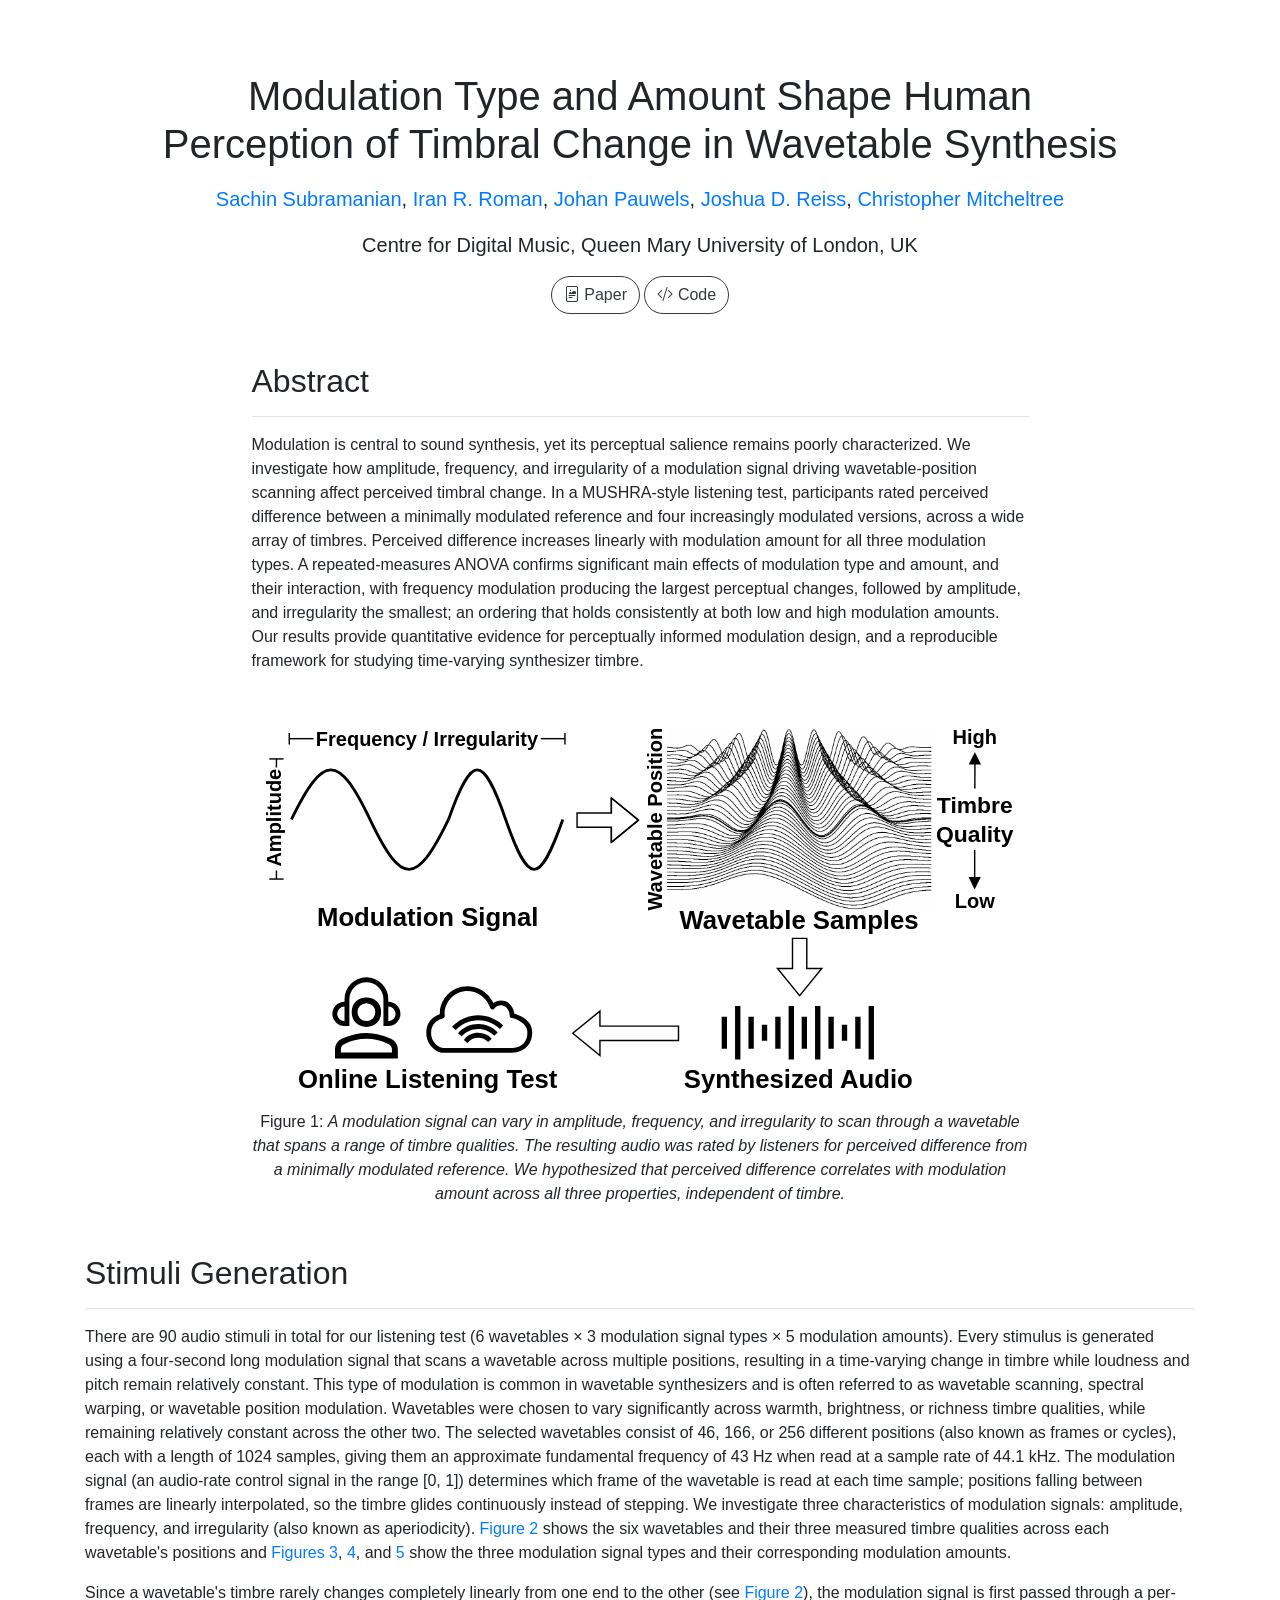
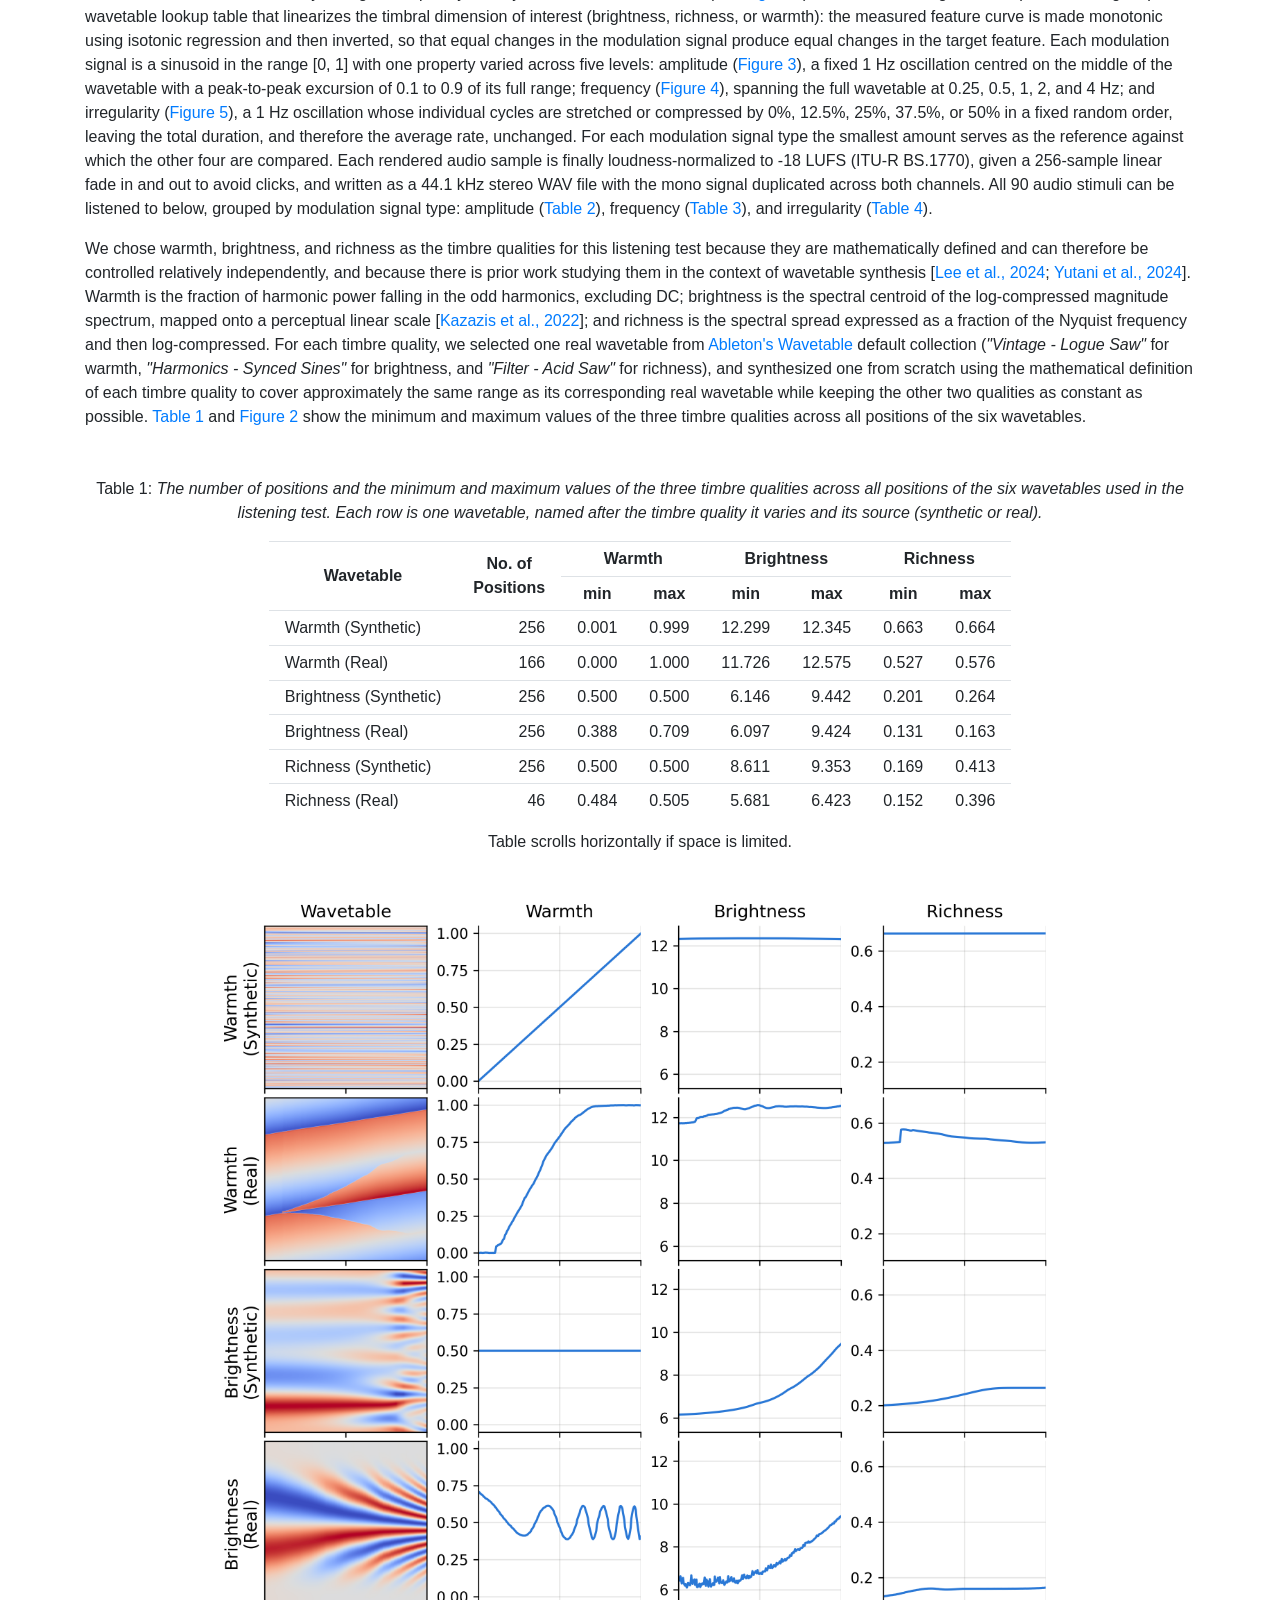
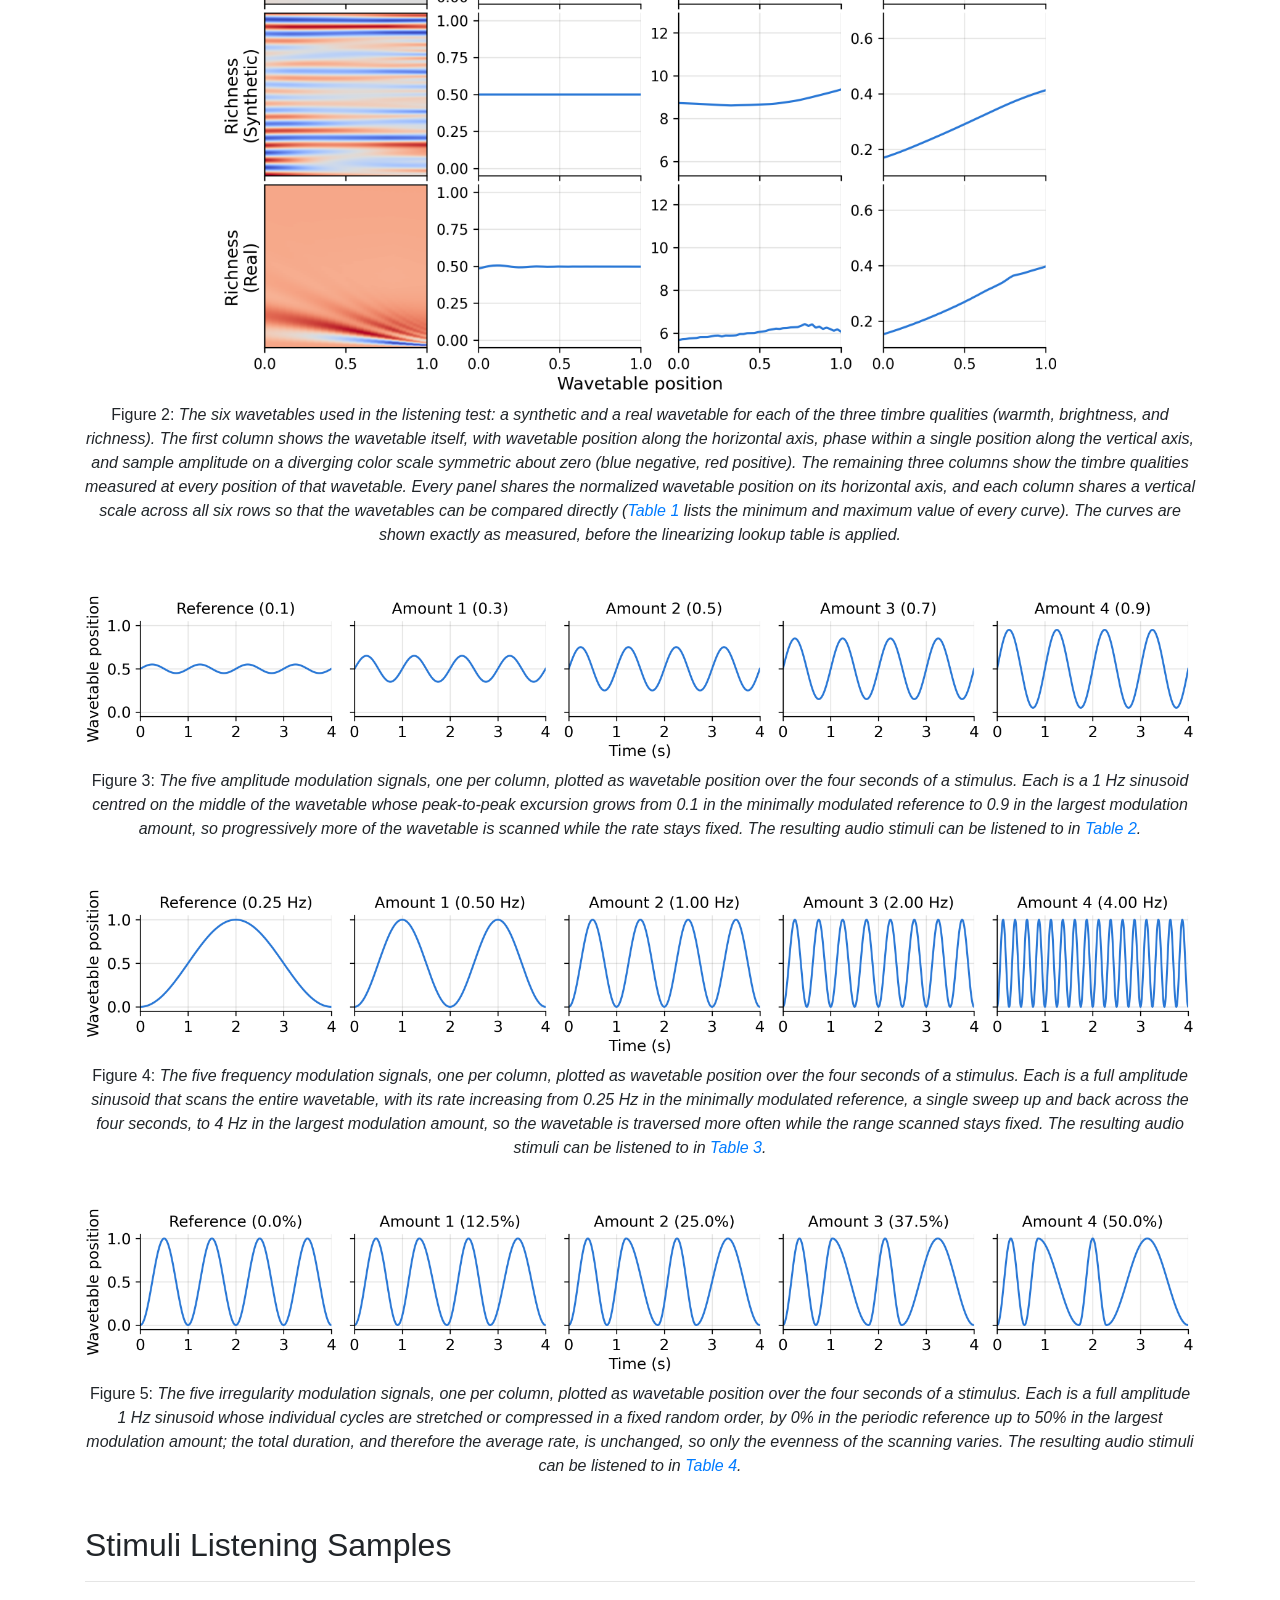
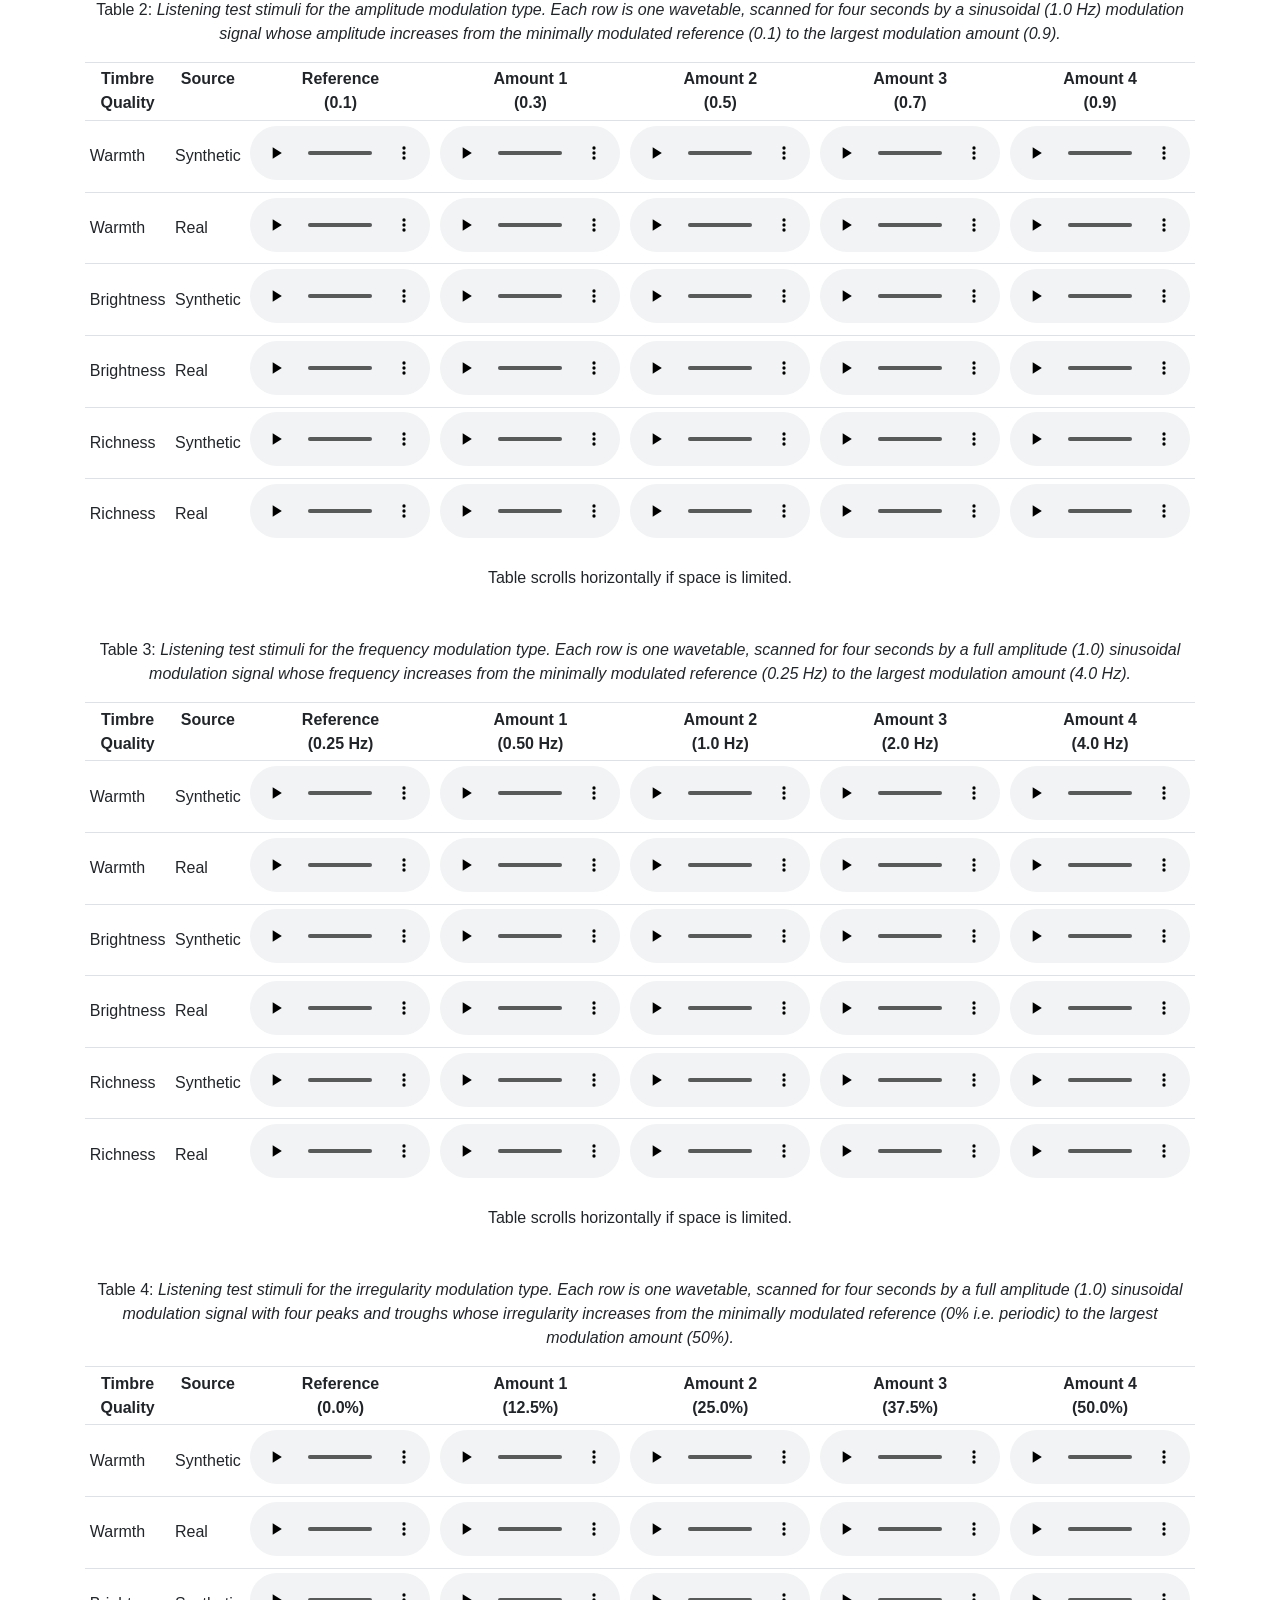
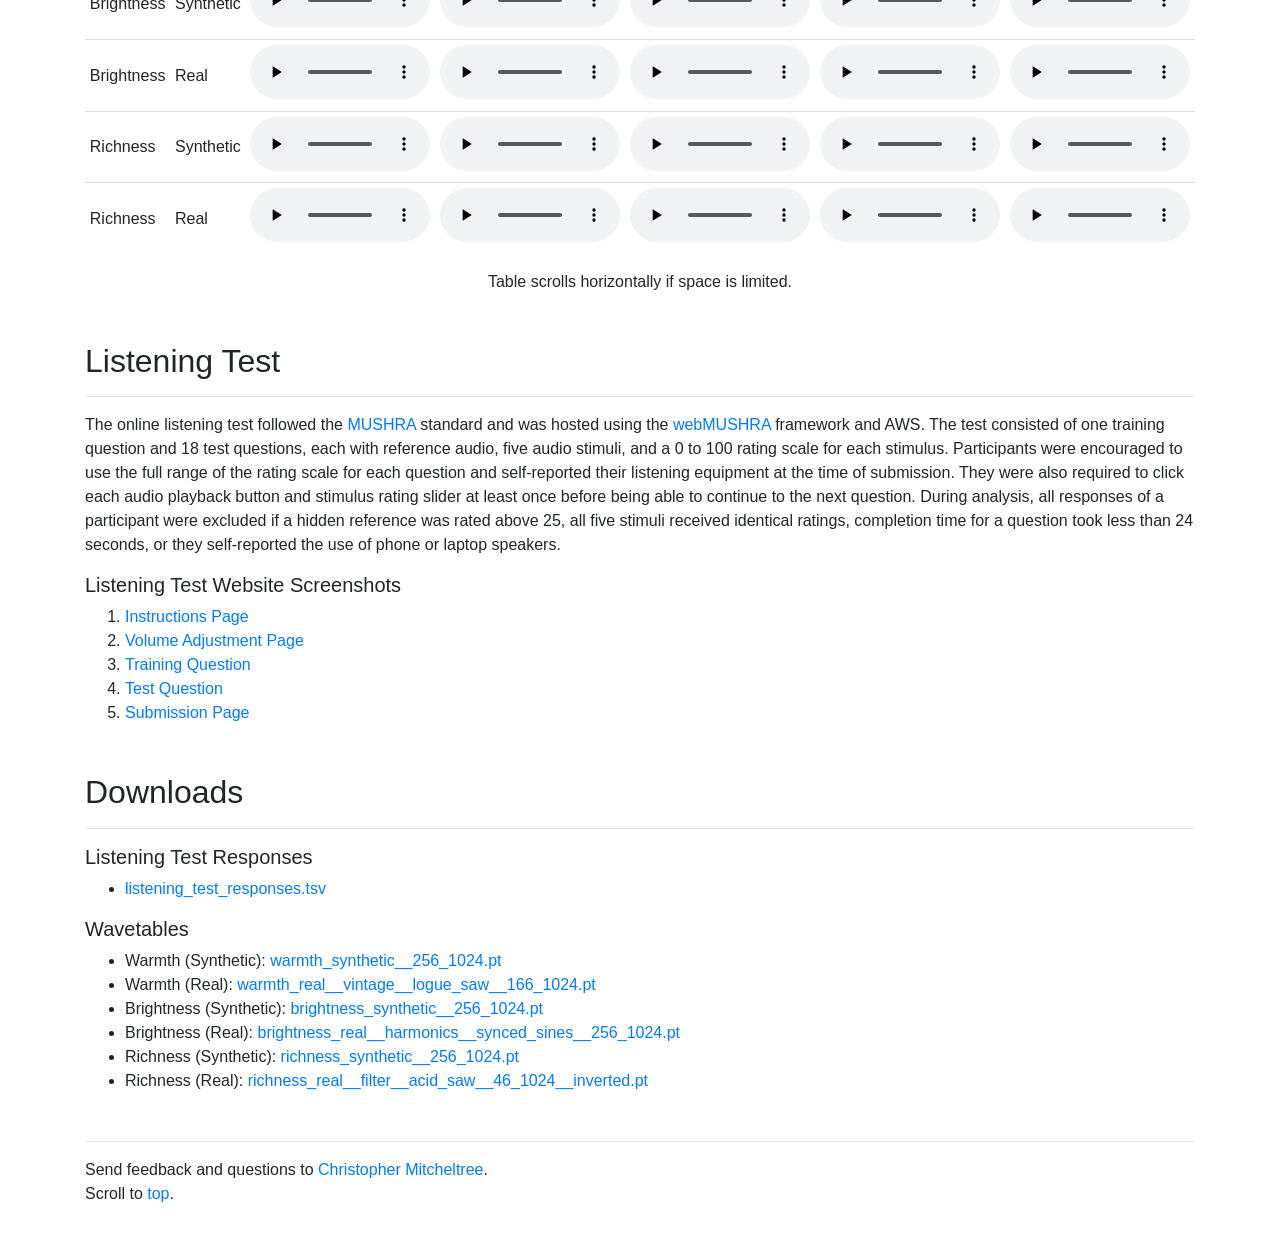
==== docs/index.html @ 66c63b08 "[cm] Adding timbre quality info" ====
<!doctype html>
<html lang="en" class="h-100">

<head>
    <!-- Google tag (gtag.js) -->
<!--    <script async src="https://www.googletagmanager.com/gtag/js?id=G-0VHJP81PQT"></script>-->
<!--    <script>-->
<!--        window.dataLayer = window.dataLayer || [];-->
<!--        function gtag(){dataLayer.push(arguments);}-->
<!--        gtag('js', new Date());-->

<!--        gtag('config', 'G-0VHJP81PQT');-->
<!--    </script>-->
    
    <meta charset="utf-8">
    <meta name="viewport" content="width=device-width, initial-scale=1, shrink-to-fit=no">
    <meta name="description" content="">
    <meta name="author" content="Christopher Mitcheltree">
    <title>Modulation Type and Amount Shape Human Perception of Timbral Change in Wavetable Synthesis</title>

    <!-- Bootstrap core CSS -->
    <link rel="stylesheet" href="https://stackpath.bootstrapcdn.com/bootstrap/4.5.2/css/bootstrap.min.css"
          integrity="sha384-JcKb8q3iqJ61gNV9KGb8thSsNjpSL0n8PARn9HuZOnIxN0hoP+VmmDGMN5t9UJ0Z" crossorigin="anonymous">
    <meta name="theme-color" content="#563d7c">
    <link rel="stylesheet" href="styles.css">
    <link rel="stylesheet" href="https://cdn.jsdelivr.net/npm/bootstrap-icons@1.8.0/font/bootstrap-icons.css">
</head>

<body>
<!-- Page Content -->
<div class="text-center">
    <div class="row">
        <div class="col-lg-12">
            <br>
            <h1 class="mt-5 mb-3">Modulation Type and Amount Shape Human<br>Perception of Timbral Change in Wavetable Synthesis</h1>
            <p class="lead">
                <a href="https://www.linkedin.com/in/sachin-subramanian-642742212/" target=”_blank”>Sachin Subramanian</a>,
                <a href="https://iranroman.github.io/" target=”_blank”>Iran R. Roman</a>,
                <a href="https://www.qmul.ac.uk/eecs/people/profiles/pauwelsjohan.html" target=”_blank”>Johan Pauwels</a>,
                <a href="https://joshreiss.github.io/" target=”_blank”>Joshua D. Reiss</a>,
                <a href="https://christhetr.ee/" target=”_blank”>Christopher Mitcheltree</a>
            </p>

            <p class="lead">Centre for Digital Music, Queen Mary University of London, UK</p>

            <div>
                <a class="btn btn-outline-dark" href="docs/subramanian2026human.pdf" target=”_blank” type="button">
                    <i class="bi bi-file-richtext"></i> Paper
                </a>
                <a class="btn btn-outline-dark" href="https://github.com/christhetree/mod_perception" target=”_blank” type="button">
                    <i class="bi bi-code-slash"></i> Code
                </a>
<!--                <a class="btn btn-outline-dark" href="https://docs.google.com/presentation/d/1mD4Fn_YGiU_bLcHtiPfMSPvQ0ztj-tRVm4hF3Kc78ZM/edit?usp=sharing" target=”_blank” type="button">-->
<!--                    <i class="bi bi-file-earmark-slides"></i> Slides-->
<!--                </a>-->
<!--                <a class="btn btn-outline-dark" href="docs/mitcheltree2026scrapl_poster.pdf" target=”_blank” type="button">-->
<!--                    <i class="bi bi-easel"></i> Poster-->
<!--                </a>-->
            </div>
        </div>
    </div>
</div>

<div class="container">
    <div class="section mt-5 mb-5">
        <div class="abstract">
            <h2>Abstract</h2>
            <hr>
            <p>
                Modulation is central to sound synthesis, yet its perceptual salience remains poorly characterized.
                We investigate how amplitude, frequency, and irregularity of a modulation signal driving wavetable-position scanning affect perceived timbral change.
                In a MUSHRA-style listening test, participants rated perceived difference between a minimally modulated reference and four increasingly modulated versions, across a wide array of timbres.
                Perceived difference increases linearly with modulation amount for all three modulation types.
                A repeated-measures ANOVA confirms significant main effects of modulation type and amount, and their interaction, with frequency modulation producing the largest perceptual changes, followed by amplitude, and irregularity the smallest; an ordering that holds consistently at both low and high modulation amounts.
                Our results provide quantitative evidence for perceptually informed modulation design, and a reproducible framework for studying time-varying synthesizer timbre.
            </p>
            <br>
            <img id="fig-visual-abstract" class="img-fluid w-100 mx-auto d-block" src="figs/visual_abstract.svg">
            <p class="text-center">Figure 1: <em>A modulation signal can vary in amplitude, frequency, and irregularity to scan through a wavetable that spans a range of timbre qualities. The resulting audio was rated by listeners for perceived difference from a minimally modulated reference. We hypothesized that perceived difference correlates with modulation amount across all three properties, independent of timbre.</em></p>
        </div>
    </div>

<!--    <div class="section">-->
<!--        <h2>Citation</h2>-->
<!--        <hr>-->
<!--        <p>Accepted to the International Conference on Learning Representations (ICLR), Rio de Janeiro, Brazil, 23 - 27 April 2026.</p>-->
<!--        <div style="background-color: #e9ecef;">-->
<!--  <pre><code>-->
<!--  @inproceedings{mitcheltree2026scrapl,-->
<!--      title={{SCRAPL}: Scattering Transform with Random Paths for Machine Learning},-->
<!--      author={Christopher Mitcheltree and Vincent Lostanlen and Emmanouil Benetos and Mathieu Lagrange},-->
<!--      booktitle={Proceedings of the International Conference on Learning Representations (ICLR)},-->
<!--      year={2026}-->
<!--  }-->
<!--  </code></pre>-->
<!--        </div>-->
<!--    </div>-->

    <div class="section">
        <h2 class="">Stimuli Generation</h2>
        <hr>
        <div class="section mb-5">
            <p>
                There are 90 audio stimuli in total for our listening test (6 wavetables × 3 modulation signal types × 5 modulation amounts).
                Every stimulus is generated using a four-second long modulation signal that scans a wavetable across multiple positions, resulting in a time-varying change in timbre while loudness and pitch remain relatively constant.
                This type of modulation is common in wavetable synthesizers and is often referred to as wavetable scanning, spectral warping, or wavetable position modulation.
                Wavetables were chosen to vary significantly across warmth, brightness, or richness timbre qualities, while remaining relatively constant across the other two.
                The selected wavetables consist of 46, 166, or 256 different positions (also known as frames or cycles), each with a length of 1024 samples, giving them an approximate fundamental frequency of 43 Hz when read at a sample rate of 44.1 kHz.
                The modulation signal (an audio-rate control signal in the range [0, 1]) determines which frame of the wavetable is read at each time sample; positions falling between frames are linearly interpolated, so the timbre glides continuously instead of stepping.
                We investigate three characteristics of modulation signals: amplitude, frequency, and irregularity (also known as aperiodicity).
                <a href="#fig-wavetables">Figure 2</a> shows the six wavetables and their three measured timbre qualities across each wavetable's positions and <a href="#fig-mod-sigs-amp">Figures 3</a>, <a href="#fig-mod-sigs-freq">4</a>, and <a href="#fig-mod-sigs-reg">5</a> show the three modulation signal types and their corresponding modulation amounts.
            </p>
            <p>
                Since a wavetable's timbre rarely changes completely linearly from one end to the other (see <a href="#fig-wavetables">Figure 2</a>), the modulation signal is first passed through a per-wavetable lookup table that linearizes the timbral dimension of interest (brightness, richness, or warmth): the measured feature curve is made monotonic using isotonic regression and then inverted, so that equal changes in the modulation signal produce equal changes in the target feature.
                Each modulation signal is a sinusoid in the range [0, 1] with one property varied across five levels: amplitude (<a href="#fig-mod-sigs-amp">Figure 3</a>), a fixed 1 Hz oscillation centred on the middle of the wavetable with a peak-to-peak excursion of 0.1 to 0.9 of its full range; frequency (<a href="#fig-mod-sigs-freq">Figure 4</a>), spanning the full wavetable at 0.25, 0.5, 1, 2, and 4 Hz; and irregularity (<a href="#fig-mod-sigs-reg">Figure 5</a>), a 1 Hz oscillation whose individual cycles are stretched or compressed by 0%, 12.5%, 25%, 37.5%, or 50% in a fixed random order, leaving the total duration, and therefore the average rate, unchanged.
                For each modulation signal type the smallest amount serves as the reference against which the other four are compared.
                Each rendered audio sample is finally loudness-normalized to -18 LUFS (ITU-R BS.1770), given a 256-sample linear fade in and out to avoid clicks, and written as a 44.1 kHz stereo WAV file with the mono signal duplicated across both channels.
                All 90 audio stimuli can be listened to below, grouped by modulation signal type: amplitude (<a href="#table-amp">Table 2</a>), frequency (<a href="#table-freq">Table 3</a>), and irregularity (<a href="#table-reg">Table 4</a>).
            </p>
            <p>
                We chose warmth, brightness, and richness as the timbre qualities for this listening test because they are mathematically defined and can therefore be controlled relatively independently, and because there is prior work studying them in the context of wavetable synthesis [<a href="https://doi.org/10.48550/arXiv.2407.19862" target=”_blank”>Lee et al., 2024</a>; <a href="https://doi.org/10.1109/APSIPAASC63619.2025.10848699" target=”_blank”>Yutani et al., 2024</a>].
                Warmth is the fraction of harmonic power falling in the odd harmonics, excluding DC; brightness is the spectral centroid of the log-compressed magnitude spectrum, mapped onto a perceptual linear scale [<a href="https://doi.org/10.3389/fpsyg.2022.835401" target=”_blank”>Kazazis et al., 2022</a>]; and richness is the spectral spread expressed as a fraction of the Nyquist frequency and then log-compressed.
                For each timbre quality, we selected one real wavetable from <a href="https://www.ableton.com/en/packs/wavetable/" target=”_blank”>Ableton's Wavetable</a> default collection (<em>"Vintage - Logue Saw"</em> for warmth, <em>"Harmonics - Synced Sines"</em> for brightness, and <em>"Filter - Acid Saw"</em> for richness), and synthesized one from scratch using the mathematical definition of each timbre quality to cover approximately the same range as its corresponding real wavetable while keeping the other two qualities as constant as possible.
                <a href="#table-feature-ranges">Table 1</a> and <a href="#fig-wavetables">Figure 2</a> show the minimum and maximum values of the three timbre qualities across all positions of the six wavetables.
            </p>
        </div>

        <p id="table-feature-ranges" style="text-align: center;">
            Table 1: <em>The number of positions and the minimum and maximum values of the three timbre qualities across all positions of the six wavetables used in the listening test. Each row is one wavetable, named after the timbre quality it varies and its source (synthetic or real).</em>
        </p>
        <div id="wavetable-table" class="table-wrapper-3" data-n="6">
            <table class="table table-sm text-center" style="vertical-align: middle;">
                <colgroup>
                    <col>
                    <col>
                    <col>
                    <col>
                    <col>
                    <col>
                    <col>
                    <col>
                </colgroup>
                <tr>
                    <th rowspan="2" style="vertical-align: middle;">Wavetable</th>
                    <th rowspan="2" style="vertical-align: middle;">No. of<br>Positions</th>
                    <th colspan="2">Warmth</th>
                    <th colspan="2">Brightness</th>
                    <th colspan="2">Richness</th>
                </tr>
                <tr>
                    <th>min</th>
                    <th>max</th>
                    <th>min</th>
                    <th>max</th>
                    <th>min</th>
                    <th>max</th>
                </tr>
                <tr>
                    <td>Warmth (Synthetic)</td>
                    <td>256</td>
                    <td>0.001</td>
                    <td>0.999</td>
                    <td>12.299</td>
                    <td>12.345</td>
                    <td>0.663</td>
                    <td>0.664</td>
                </tr>
                <tr>
                    <td>Warmth (Real)</td>
                    <td>166</td>
                    <td>0.000</td>
                    <td>1.000</td>
                    <td>11.726</td>
                    <td>12.575</td>
                    <td>0.527</td>
                    <td>0.576</td>
                </tr>
                <tr>
                    <td>Brightness (Synthetic)</td>
                    <td>256</td>
                    <td>0.500</td>
                    <td>0.500</td>
                    <td>6.146</td>
                    <td>9.442</td>
                    <td>0.201</td>
                    <td>0.264</td>
                </tr>
                <tr>
                    <td>Brightness (Real)</td>
                    <td>256</td>
                    <td>0.388</td>
                    <td>0.709</td>
                    <td>6.097</td>
                    <td>9.424</td>
                    <td>0.131</td>
                    <td>0.163</td>
                </tr>
                <tr>
                    <td>Richness (Synthetic)</td>
                    <td>256</td>
                    <td>0.500</td>
                    <td>0.500</td>
                    <td>8.611</td>
                    <td>9.353</td>
                    <td>0.169</td>
                    <td>0.413</td>
                </tr>
                <tr>
                    <td>Richness (Real)</td>
                    <td>46</td>
                    <td>0.484</td>
                    <td>0.505</td>
                    <td>5.681</td>
                    <td>6.423</td>
                    <td>0.152</td>
                    <td>0.396</td>
                </tr>
            </table>
            <div class="text-center">
                <p style="margin-top: 0.75rem; margin-bottom: 3.0rem;">Table scrolls horizontally if space is limited.</p>
            </div>
        </div>

        <img id="fig-wavetables" class="img-fluid w-75 mx-auto d-block" src="figs/wavetable_timbre_qualities.png">
        <p class="text-center" style="margin-bottom: 3.0rem;">Figure 2:
            <em>
                The six wavetables used in the listening test: a synthetic and a real wavetable for each of the three timbre qualities (warmth, brightness, and richness).
                The first column shows the wavetable itself, with wavetable position along the horizontal axis, phase within a single position along the vertical axis, and sample amplitude on a diverging color scale symmetric about zero (blue negative, red positive).
                The remaining three columns show the timbre qualities measured at every position of that wavetable.
                Every panel shares the normalized wavetable position on its horizontal axis, and each column shares a vertical scale across all six rows so that the wavetables can be compared directly (<a href="#table-feature-ranges">Table 1</a> lists the minimum and maximum value of every curve).
                The curves are shown exactly as measured, before the linearizing lookup table is applied.
            </em>
        </p>

        <img id="fig-mod-sigs-amp" class="img-fluid w-100 mx-auto d-block" src="figs/mod_sigs__amp.png">
        <p class="text-center" style="margin-bottom: 3.0rem;">Figure 3:
            <em>
                The five amplitude modulation signals, one per column, plotted as wavetable position over the four seconds of a stimulus. Each is a 1&nbsp;Hz sinusoid centred on the middle of the wavetable whose peak-to-peak excursion grows from 0.1 in the minimally modulated reference to 0.9 in the largest modulation amount, so progressively more of the wavetable is scanned while the rate stays fixed. The resulting audio stimuli can be listened to in <a href="#table-amp">Table 2</a>.
            </em>
        </p>

        <img id="fig-mod-sigs-freq" class="img-fluid w-100 mx-auto d-block" src="figs/mod_sigs__freq.png">
        <p class="text-center" style="margin-bottom: 3.0rem;">Figure 4:
            <em>
                The five frequency modulation signals, one per column, plotted as wavetable position over the four seconds of a stimulus. Each is a full amplitude sinusoid that scans the entire wavetable, with its rate increasing from 0.25&nbsp;Hz in the minimally modulated reference, a single sweep up and back across the four seconds, to 4&nbsp;Hz in the largest modulation amount, so the wavetable is traversed more often while the range scanned stays fixed. The resulting audio stimuli can be listened to in <a href="#table-freq">Table 3</a>.
            </em>
        </p>

        <img id="fig-mod-sigs-reg" class="img-fluid w-100 mx-auto d-block" src="figs/mod_sigs__reg.png">
        <p class="text-center" style="margin-bottom: 3.0rem;">Figure 5:
            <em>
                The five irregularity modulation signals, one per column, plotted as wavetable position over the four seconds of a stimulus. Each is a full amplitude 1&nbsp;Hz sinusoid whose individual cycles are stretched or compressed in a fixed random order, by 0% in the periodic reference up to 50% in the largest modulation amount; the total duration, and therefore the average rate, is unchanged, so only the evenness of the scanning varies. The resulting audio stimuli can be listened to in <a href="#table-reg">Table 4</a>.
            </em>
        </p>
    </div>

    <div class="section">
        <h2 class="">Stimuli Listening Samples</h2>
        <hr>

        <p id="table-amp" style="text-align: center;">
            Table 2: <em>Listening test stimuli for the amplitude modulation type. Each row is one wavetable, scanned for four seconds by a sinusoidal (1.0 Hz) modulation signal whose amplitude increases from the minimally modulated reference (0.1) to the largest modulation amount (0.9).</em>
        </p>
        <div id="amp-table" class="table-wrapper-3" data-n="6">
            <table class="table table-sm text-center" style="vertical-align: middle;">
                <colgroup>
                    <col>
                    <col>
                    <col>
                    <col>
                    <col>
                    <col>
                    <col>
                </colgroup>
                <tr>
                    <th>Timbre<br>Quality</th>
                    <th>Source</th>
                    <th class="audio-col">Reference<br>(0.1)</th>
                    <th class="audio-col">Amount 1<br>(0.3)</th>
                    <th class="audio-col">Amount 2<br>(0.5)</th>
                    <th class="audio-col">Amount 3<br>(0.7)</th>
                    <th class="audio-col">Amount 4<br>(0.9)</th>
                </tr>
                <tr>
                    <td>Warmth</td>
                    <td>Synthetic</td>
                    <td>
                        <audio controls="controls" class="player" preload="metadata">
                            <source src="audio/warmth_synthetic__256_1024__amp_1.00hz_0.10_-18lufs.wav" type="audio/wav">
                            Unsupported browser.
                        </audio>
                    </td>
                    <td>
                        <audio controls="controls" class="player" preload="metadata">
                            <source src="audio/warmth_synthetic__256_1024__amp_1.00hz_0.30_-18lufs.wav" type="audio/wav">
                            Unsupported browser.
                        </audio>
                    </td>
                    <td>
                        <audio controls="controls" class="player" preload="metadata">
                            <source src="audio/warmth_synthetic__256_1024__amp_1.00hz_0.50_-18lufs.wav" type="audio/wav">
                            Unsupported browser.
                        </audio>
                    </td>
                    <td>
                        <audio controls="controls" class="player" preload="metadata">
                            <source src="audio/warmth_synthetic__256_1024__amp_1.00hz_0.70_-18lufs.wav" type="audio/wav">
                            Unsupported browser.
                        </audio>
                    </td>
                    <td>
                        <audio controls="controls" class="player" preload="metadata">
                            <source src="audio/warmth_synthetic__256_1024__amp_1.00hz_0.90_-18lufs.wav" type="audio/wav">
                            Unsupported browser.
                        </audio>
                    </td>
                </tr>
                <tr>
                    <td>Warmth</td>
                    <td>Real</td>
                    <td>
                        <audio controls="controls" class="player" preload="metadata">
                            <source src="audio/warmth_real__vintage__logue_saw__166_1024__amp_1.00hz_0.10_-18lufs.wav" type="audio/wav">
                            Unsupported browser.
                        </audio>
                    </td>
                    <td>
                        <audio controls="controls" class="player" preload="metadata">
                            <source src="audio/warmth_real__vintage__logue_saw__166_1024__amp_1.00hz_0.30_-18lufs.wav" type="audio/wav">
                            Unsupported browser.
                        </audio>
                    </td>
                    <td>
                        <audio controls="controls" class="player" preload="metadata">
                            <source src="audio/warmth_real__vintage__logue_saw__166_1024__amp_1.00hz_0.50_-18lufs.wav" type="audio/wav">
                            Unsupported browser.
                        </audio>
                    </td>
                    <td>
                        <audio controls="controls" class="player" preload="metadata">
                            <source src="audio/warmth_real__vintage__logue_saw__166_1024__amp_1.00hz_0.70_-18lufs.wav" type="audio/wav">
                            Unsupported browser.
                        </audio>
                    </td>
                    <td>
                        <audio controls="controls" class="player" preload="metadata">
                            <source src="audio/warmth_real__vintage__logue_saw__166_1024__amp_1.00hz_0.90_-18lufs.wav" type="audio/wav">
                            Unsupported browser.
                        </audio>
                    </td>
                </tr>
                <tr>
                    <td>Brightness</td>
                    <td>Synthetic</td>
                    <td>
                        <audio controls="controls" class="player" preload="metadata">
                            <source src="audio/brightness_synthetic__256_1024__amp_1.00hz_0.10_-18lufs.wav" type="audio/wav">
                            Unsupported browser.
                        </audio>
                    </td>
                    <td>
                        <audio controls="controls" class="player" preload="metadata">
                            <source src="audio/brightness_synthetic__256_1024__amp_1.00hz_0.30_-18lufs.wav" type="audio/wav">
                            Unsupported browser.
                        </audio>
                    </td>
                    <td>
                        <audio controls="controls" class="player" preload="metadata">
                            <source src="audio/brightness_synthetic__256_1024__amp_1.00hz_0.50_-18lufs.wav" type="audio/wav">
                            Unsupported browser.
                        </audio>
                    </td>
                    <td>
                        <audio controls="controls" class="player" preload="metadata">
                            <source src="audio/brightness_synthetic__256_1024__amp_1.00hz_0.70_-18lufs.wav" type="audio/wav">
                            Unsupported browser.
                        </audio>
                    </td>
                    <td>
                        <audio controls="controls" class="player" preload="metadata">
                            <source src="audio/brightness_synthetic__256_1024__amp_1.00hz_0.90_-18lufs.wav" type="audio/wav">
                            Unsupported browser.
                        </audio>
                    </td>
                </tr>
                <tr>
                    <td>Brightness</td>
                    <td>Real</td>
                    <td>
                        <audio controls="controls" class="player" preload="metadata">
                            <source src="audio/brightness_real__harmonics__synced_sines__256_1024__amp_1.00hz_0.10_-18lufs.wav" type="audio/wav">
                            Unsupported browser.
                        </audio>
                    </td>
                    <td>
                        <audio controls="controls" class="player" preload="metadata">
                            <source src="audio/brightness_real__harmonics__synced_sines__256_1024__amp_1.00hz_0.30_-18lufs.wav" type="audio/wav">
                            Unsupported browser.
                        </audio>
                    </td>
                    <td>
                        <audio controls="controls" class="player" preload="metadata">
                            <source src="audio/brightness_real__harmonics__synced_sines__256_1024__amp_1.00hz_0.50_-18lufs.wav" type="audio/wav">
                            Unsupported browser.
                        </audio>
                    </td>
                    <td>
                        <audio controls="controls" class="player" preload="metadata">
                            <source src="audio/brightness_real__harmonics__synced_sines__256_1024__amp_1.00hz_0.70_-18lufs.wav" type="audio/wav">
                            Unsupported browser.
                        </audio>
                    </td>
                    <td>
                        <audio controls="controls" class="player" preload="metadata">
                            <source src="audio/brightness_real__harmonics__synced_sines__256_1024__amp_1.00hz_0.90_-18lufs.wav" type="audio/wav">
                            Unsupported browser.
                        </audio>
                    </td>
                </tr>
                <tr>
                    <td>Richness</td>
                    <td>Synthetic</td>
                    <td>
                        <audio controls="controls" class="player" preload="metadata">
                            <source src="audio/richness_synthetic__256_1024__amp_1.00hz_0.10_-18lufs.wav" type="audio/wav">
                            Unsupported browser.
                        </audio>
                    </td>
                    <td>
                        <audio controls="controls" class="player" preload="metadata">
                            <source src="audio/richness_synthetic__256_1024__amp_1.00hz_0.30_-18lufs.wav" type="audio/wav">
                            Unsupported browser.
                        </audio>
                    </td>
                    <td>
                        <audio controls="controls" class="player" preload="metadata">
                            <source src="audio/richness_synthetic__256_1024__amp_1.00hz_0.50_-18lufs.wav" type="audio/wav">
                            Unsupported browser.
                        </audio>
                    </td>
                    <td>
                        <audio controls="controls" class="player" preload="metadata">
                            <source src="audio/richness_synthetic__256_1024__amp_1.00hz_0.70_-18lufs.wav" type="audio/wav">
                            Unsupported browser.
                        </audio>
                    </td>
                    <td>
                        <audio controls="controls" class="player" preload="metadata">
                            <source src="audio/richness_synthetic__256_1024__amp_1.00hz_0.90_-18lufs.wav" type="audio/wav">
                            Unsupported browser.
                        </audio>
                    </td>
                </tr>
                <tr>
                    <td>Richness</td>
                    <td>Real</td>
                    <td>
                        <audio controls="controls" class="player" preload="metadata">
                            <source src="audio/richness_real__filter__acid_saw__46_1024__inverted__amp_1.00hz_0.10_-18lufs.wav" type="audio/wav">
                            Unsupported browser.
                        </audio>
                    </td>
                    <td>
                        <audio controls="controls" class="player" preload="metadata">
                            <source src="audio/richness_real__filter__acid_saw__46_1024__inverted__amp_1.00hz_0.30_-18lufs.wav" type="audio/wav">
                            Unsupported browser.
                        </audio>
                    </td>
                    <td>
                        <audio controls="controls" class="player" preload="metadata">
                            <source src="audio/richness_real__filter__acid_saw__46_1024__inverted__amp_1.00hz_0.50_-18lufs.wav" type="audio/wav">
                            Unsupported browser.
                        </audio>
                    </td>
                    <td>
                        <audio controls="controls" class="player" preload="metadata">
                            <source src="audio/richness_real__filter__acid_saw__46_1024__inverted__amp_1.00hz_0.70_-18lufs.wav" type="audio/wav">
                            Unsupported browser.
                        </audio>
                    </td>
                    <td>
                        <audio controls="controls" class="player" preload="metadata">
                            <source src="audio/richness_real__filter__acid_saw__46_1024__inverted__amp_1.00hz_0.90_-18lufs.wav" type="audio/wav">
                            Unsupported browser.
                        </audio>
                    </td>
                </tr>
            </table>
            <div class="text-center">
                <p style="margin-bottom: 3.0rem;">Table scrolls horizontally if space is limited.</p>
            </div>
        </div>

        <p id="table-freq" style="text-align: center;">
            Table 3: <em>Listening test stimuli for the frequency modulation type. Each row is one wavetable, scanned for four seconds by a full amplitude (1.0) sinusoidal modulation signal whose frequency increases from the minimally modulated reference (0.25&nbsp;Hz) to the largest modulation amount (4.0&nbsp;Hz).</em>
        </p>
        <div id="freq-table" class="table-wrapper-3" data-n="6">
            <table class="table table-sm text-center" style="vertical-align: middle;">
                <colgroup>
                    <col>
                    <col>
                    <col>
                    <col>
                    <col>
                    <col>
                    <col>
                </colgroup>
                <tr>
                    <th>Timbre<br>Quality</th>
                    <th>Source</th>
                    <th class="audio-col">Reference<br>(0.25 Hz)</th>
                    <th class="audio-col">Amount 1<br>(0.50 Hz)</th>
                    <th class="audio-col">Amount 2<br>(1.0 Hz)</th>
                    <th class="audio-col">Amount 3<br>(2.0 Hz)</th>
                    <th class="audio-col">Amount 4<br>(4.0 Hz)</th>
                </tr>
                <tr>
                    <td>Warmth</td>
                    <td>Synthetic</td>
                    <td>
                        <audio controls="controls" class="player" preload="metadata">
                            <source src="audio/warmth_synthetic__256_1024__freq_0.25hz_-18lufs.wav" type="audio/wav">
                            Unsupported browser.
                        </audio>
                    </td>
                    <td>
                        <audio controls="controls" class="player" preload="metadata">
                            <source src="audio/warmth_synthetic__256_1024__freq_0.50hz_-18lufs.wav" type="audio/wav">
                            Unsupported browser.
                        </audio>
                    </td>
                    <td>
                        <audio controls="controls" class="player" preload="metadata">
                            <source src="audio/warmth_synthetic__256_1024__freq_1.00hz_-18lufs.wav" type="audio/wav">
                            Unsupported browser.
                        </audio>
                    </td>
                    <td>
                        <audio controls="controls" class="player" preload="metadata">
                            <source src="audio/warmth_synthetic__256_1024__freq_2.00hz_-18lufs.wav" type="audio/wav">
                            Unsupported browser.
                        </audio>
                    </td>
                    <td>
                        <audio controls="controls" class="player" preload="metadata">
                            <source src="audio/warmth_synthetic__256_1024__freq_4.00hz_-18lufs.wav" type="audio/wav">
                            Unsupported browser.
                        </audio>
                    </td>
                </tr>
                <tr>
                    <td>Warmth</td>
                    <td>Real</td>
                    <td>
                        <audio controls="controls" class="player" preload="metadata">
                            <source src="audio/warmth_real__vintage__logue_saw__166_1024__freq_0.25hz_-18lufs.wav" type="audio/wav">
                            Unsupported browser.
                        </audio>
                    </td>
                    <td>
                        <audio controls="controls" class="player" preload="metadata">
                            <source src="audio/warmth_real__vintage__logue_saw__166_1024__freq_0.50hz_-18lufs.wav" type="audio/wav">
                            Unsupported browser.
                        </audio>
                    </td>
                    <td>
                        <audio controls="controls" class="player" preload="metadata">
                            <source src="audio/warmth_real__vintage__logue_saw__166_1024__freq_1.00hz_-18lufs.wav" type="audio/wav">
                            Unsupported browser.
                        </audio>
                    </td>
                    <td>
                        <audio controls="controls" class="player" preload="metadata">
                            <source src="audio/warmth_real__vintage__logue_saw__166_1024__freq_2.00hz_-18lufs.wav" type="audio/wav">
                            Unsupported browser.
                        </audio>
                    </td>
                    <td>
                        <audio controls="controls" class="player" preload="metadata">
                            <source src="audio/warmth_real__vintage__logue_saw__166_1024__freq_4.00hz_-18lufs.wav" type="audio/wav">
                            Unsupported browser.
                        </audio>
                    </td>
                </tr>
                <tr>
                    <td>Brightness</td>
                    <td>Synthetic</td>
                    <td>
                        <audio controls="controls" class="player" preload="metadata">
                            <source src="audio/brightness_synthetic__256_1024__freq_0.25hz_-18lufs.wav" type="audio/wav">
                            Unsupported browser.
                        </audio>
                    </td>
                    <td>
                        <audio controls="controls" class="player" preload="metadata">
                            <source src="audio/brightness_synthetic__256_1024__freq_0.50hz_-18lufs.wav" type="audio/wav">
                            Unsupported browser.
                        </audio>
                    </td>
                    <td>
                        <audio controls="controls" class="player" preload="metadata">
                            <source src="audio/brightness_synthetic__256_1024__freq_1.00hz_-18lufs.wav" type="audio/wav">
                            Unsupported browser.
                        </audio>
                    </td>
                    <td>
                        <audio controls="controls" class="player" preload="metadata">
                            <source src="audio/brightness_synthetic__256_1024__freq_2.00hz_-18lufs.wav" type="audio/wav">
                            Unsupported browser.
                        </audio>
                    </td>
                    <td>
                        <audio controls="controls" class="player" preload="metadata">
                            <source src="audio/brightness_synthetic__256_1024__freq_4.00hz_-18lufs.wav" type="audio/wav">
                            Unsupported browser.
                        </audio>
                    </td>
                </tr>
                <tr>
                    <td>Brightness</td>
                    <td>Real</td>
                    <td>
                        <audio controls="controls" class="player" preload="metadata">
                            <source src="audio/brightness_real__harmonics__synced_sines__256_1024__freq_0.25hz_-18lufs.wav" type="audio/wav">
                            Unsupported browser.
                        </audio>
                    </td>
                    <td>
                        <audio controls="controls" class="player" preload="metadata">
                            <source src="audio/brightness_real__harmonics__synced_sines__256_1024__freq_0.50hz_-18lufs.wav" type="audio/wav">
                            Unsupported browser.
                        </audio>
                    </td>
                    <td>
                        <audio controls="controls" class="player" preload="metadata">
                            <source src="audio/brightness_real__harmonics__synced_sines__256_1024__freq_1.00hz_-18lufs.wav" type="audio/wav">
                            Unsupported browser.
                        </audio>
                    </td>
                    <td>
                        <audio controls="controls" class="player" preload="metadata">
                            <source src="audio/brightness_real__harmonics__synced_sines__256_1024__freq_2.00hz_-18lufs.wav" type="audio/wav">
                            Unsupported browser.
                        </audio>
                    </td>
                    <td>
                        <audio controls="controls" class="player" preload="metadata">
                            <source src="audio/brightness_real__harmonics__synced_sines__256_1024__freq_4.00hz_-18lufs.wav" type="audio/wav">
                            Unsupported browser.
                        </audio>
                    </td>
                </tr>
                <tr>
                    <td>Richness</td>
                    <td>Synthetic</td>
                    <td>
                        <audio controls="controls" class="player" preload="metadata">
                            <source src="audio/richness_synthetic__256_1024__freq_0.25hz_-18lufs.wav" type="audio/wav">
                            Unsupported browser.
                        </audio>
                    </td>
                    <td>
                        <audio controls="controls" class="player" preload="metadata">
                            <source src="audio/richness_synthetic__256_1024__freq_0.50hz_-18lufs.wav" type="audio/wav">
                            Unsupported browser.
                        </audio>
                    </td>
                    <td>
                        <audio controls="controls" class="player" preload="metadata">
                            <source src="audio/richness_synthetic__256_1024__freq_1.00hz_-18lufs.wav" type="audio/wav">
                            Unsupported browser.
                        </audio>
                    </td>
                    <td>
                        <audio controls="controls" class="player" preload="metadata">
                            <source src="audio/richness_synthetic__256_1024__freq_2.00hz_-18lufs.wav" type="audio/wav">
                            Unsupported browser.
                        </audio>
                    </td>
                    <td>
                        <audio controls="controls" class="player" preload="metadata">
                            <source src="audio/richness_synthetic__256_1024__freq_4.00hz_-18lufs.wav" type="audio/wav">
                            Unsupported browser.
                        </audio>
                    </td>
                </tr>
                <tr>
                    <td>Richness</td>
                    <td>Real</td>
                    <td>
                        <audio controls="controls" class="player" preload="metadata">
                            <source src="audio/richness_real__filter__acid_saw__46_1024__inverted__freq_0.25hz_-18lufs.wav" type="audio/wav">
                            Unsupported browser.
                        </audio>
                    </td>
                    <td>
                        <audio controls="controls" class="player" preload="metadata">
                            <source src="audio/richness_real__filter__acid_saw__46_1024__inverted__freq_0.50hz_-18lufs.wav" type="audio/wav">
                            Unsupported browser.
                        </audio>
                    </td>
                    <td>
                        <audio controls="controls" class="player" preload="metadata">
                            <source src="audio/richness_real__filter__acid_saw__46_1024__inverted__freq_1.00hz_-18lufs.wav" type="audio/wav">
                            Unsupported browser.
                        </audio>
                    </td>
                    <td>
                        <audio controls="controls" class="player" preload="metadata">
                            <source src="audio/richness_real__filter__acid_saw__46_1024__inverted__freq_2.00hz_-18lufs.wav" type="audio/wav">
                            Unsupported browser.
                        </audio>
                    </td>
                    <td>
                        <audio controls="controls" class="player" preload="metadata">
                            <source src="audio/richness_real__filter__acid_saw__46_1024__inverted__freq_4.00hz_-18lufs.wav" type="audio/wav">
                            Unsupported browser.
                        </audio>
                    </td>
                </tr>
            </table>
            <div class="text-center">
                <p style="margin-bottom: 3.0rem;">Table scrolls horizontally if space is limited.</p>
            </div>
        </div>

        <p id="table-reg" style="text-align: center;">
            Table 4: <em>Listening test stimuli for the irregularity modulation type. Each row is one wavetable, scanned for four seconds by a full amplitude (1.0) sinusoidal modulation signal with four peaks and troughs whose irregularity increases from the minimally modulated reference (0% i.e. periodic) to the largest modulation amount (50%).</em>
        </p>
        <div id="reg-table" class="table-wrapper-3" data-n="6">
            <table class="table table-sm text-center" style="vertical-align: middle;">
                <colgroup>
                    <col>
                    <col>
                    <col>
                    <col>
                    <col>
                    <col>
                    <col>
                </colgroup>
                <tr>
                    <th>Timbre<br>Quality</th>
                    <th>Source</th>
                    <th class="audio-col">Reference<br>(0.0%)</th>
                    <th class="audio-col">Amount 1<br>(12.5%)</th>
                    <th class="audio-col">Amount 2<br>(25.0%)</th>
                    <th class="audio-col">Amount 3<br>(37.5%)</th>
                    <th class="audio-col">Amount 4<br>(50.0%)</th>
                </tr>
                <tr>
                    <td>Warmth</td>
                    <td>Synthetic</td>
                    <td>
                        <audio controls="controls" class="player" preload="metadata">
                            <source src="audio/warmth_synthetic__256_1024__reg_1.00hz_0.000_-18lufs.wav" type="audio/wav">
                            Unsupported browser.
                        </audio>
                    </td>
                    <td>
                        <audio controls="controls" class="player" preload="metadata">
                            <source src="audio/warmth_synthetic__256_1024__reg_1.00hz_0.125_-18lufs.wav" type="audio/wav">
                            Unsupported browser.
                        </audio>
                    </td>
                    <td>
                        <audio controls="controls" class="player" preload="metadata">
                            <source src="audio/warmth_synthetic__256_1024__reg_1.00hz_0.250_-18lufs.wav" type="audio/wav">
                            Unsupported browser.
                        </audio>
                    </td>
                    <td>
                        <audio controls="controls" class="player" preload="metadata">
                            <source src="audio/warmth_synthetic__256_1024__reg_1.00hz_0.375_-18lufs.wav" type="audio/wav">
                            Unsupported browser.
                        </audio>
                    </td>
                    <td>
                        <audio controls="controls" class="player" preload="metadata">
                            <source src="audio/warmth_synthetic__256_1024__reg_1.00hz_0.500_-18lufs.wav" type="audio/wav">
                            Unsupported browser.
                        </audio>
                    </td>
                </tr>
                <tr>
                    <td>Warmth</td>
                    <td>Real</td>
                    <td>
                        <audio controls="controls" class="player" preload="metadata">
                            <source src="audio/warmth_real__vintage__logue_saw__166_1024__reg_1.00hz_0.000_-18lufs.wav" type="audio/wav">
                            Unsupported browser.
                        </audio>
                    </td>
                    <td>
                        <audio controls="controls" class="player" preload="metadata">
                            <source src="audio/warmth_real__vintage__logue_saw__166_1024__reg_1.00hz_0.125_-18lufs.wav" type="audio/wav">
                            Unsupported browser.
                        </audio>
                    </td>
                    <td>
                        <audio controls="controls" class="player" preload="metadata">
                            <source src="audio/warmth_real__vintage__logue_saw__166_1024__reg_1.00hz_0.250_-18lufs.wav" type="audio/wav">
                            Unsupported browser.
                        </audio>
                    </td>
                    <td>
                        <audio controls="controls" class="player" preload="metadata">
                            <source src="audio/warmth_real__vintage__logue_saw__166_1024__reg_1.00hz_0.375_-18lufs.wav" type="audio/wav">
                            Unsupported browser.
                        </audio>
                    </td>
                    <td>
                        <audio controls="controls" class="player" preload="metadata">
                            <source src="audio/warmth_real__vintage__logue_saw__166_1024__reg_1.00hz_0.500_-18lufs.wav" type="audio/wav">
                            Unsupported browser.
                        </audio>
                    </td>
                </tr>
                <tr>
                    <td>Brightness</td>
                    <td>Synthetic</td>
                    <td>
                        <audio controls="controls" class="player" preload="metadata">
                            <source src="audio/brightness_synthetic__256_1024__reg_1.00hz_0.000_-18lufs.wav" type="audio/wav">
                            Unsupported browser.
                        </audio>
                    </td>
                    <td>
                        <audio controls="controls" class="player" preload="metadata">
                            <source src="audio/brightness_synthetic__256_1024__reg_1.00hz_0.125_-18lufs.wav" type="audio/wav">
                            Unsupported browser.
                        </audio>
                    </td>
                    <td>
                        <audio controls="controls" class="player" preload="metadata">
                            <source src="audio/brightness_synthetic__256_1024__reg_1.00hz_0.250_-18lufs.wav" type="audio/wav">
                            Unsupported browser.
                        </audio>
                    </td>
                    <td>
                        <audio controls="controls" class="player" preload="metadata">
                            <source src="audio/brightness_synthetic__256_1024__reg_1.00hz_0.375_-18lufs.wav" type="audio/wav">
                            Unsupported browser.
                        </audio>
                    </td>
                    <td>
                        <audio controls="controls" class="player" preload="metadata">
                            <source src="audio/brightness_synthetic__256_1024__reg_1.00hz_0.500_-18lufs.wav" type="audio/wav">
                            Unsupported browser.
                        </audio>
                    </td>
                </tr>
                <tr>
                    <td>Brightness</td>
                    <td>Real</td>
                    <td>
                        <audio controls="controls" class="player" preload="metadata">
                            <source src="audio/brightness_real__harmonics__synced_sines__256_1024__reg_1.00hz_0.000_-18lufs.wav" type="audio/wav">
                            Unsupported browser.
                        </audio>
                    </td>
                    <td>
                        <audio controls="controls" class="player" preload="metadata">
                            <source src="audio/brightness_real__harmonics__synced_sines__256_1024__reg_1.00hz_0.125_-18lufs.wav" type="audio/wav">
                            Unsupported browser.
                        </audio>
                    </td>
                    <td>
                        <audio controls="controls" class="player" preload="metadata">
                            <source src="audio/brightness_real__harmonics__synced_sines__256_1024__reg_1.00hz_0.250_-18lufs.wav" type="audio/wav">
                            Unsupported browser.
                        </audio>
                    </td>
                    <td>
                        <audio controls="controls" class="player" preload="metadata">
                            <source src="audio/brightness_real__harmonics__synced_sines__256_1024__reg_1.00hz_0.375_-18lufs.wav" type="audio/wav">
                            Unsupported browser.
                        </audio>
                    </td>
                    <td>
                        <audio controls="controls" class="player" preload="metadata">
                            <source src="audio/brightness_real__harmonics__synced_sines__256_1024__reg_1.00hz_0.500_-18lufs.wav" type="audio/wav">
                            Unsupported browser.
                        </audio>
                    </td>
                </tr>
                <tr>
                    <td>Richness</td>
                    <td>Synthetic</td>
                    <td>
                        <audio controls="controls" class="player" preload="metadata">
                            <source src="audio/richness_synthetic__256_1024__reg_1.00hz_0.000_-18lufs.wav" type="audio/wav">
                            Unsupported browser.
                        </audio>
                    </td>
                    <td>
                        <audio controls="controls" class="player" preload="metadata">
                            <source src="audio/richness_synthetic__256_1024__reg_1.00hz_0.125_-18lufs.wav" type="audio/wav">
                            Unsupported browser.
                        </audio>
                    </td>
                    <td>
                        <audio controls="controls" class="player" preload="metadata">
                            <source src="audio/richness_synthetic__256_1024__reg_1.00hz_0.250_-18lufs.wav" type="audio/wav">
                            Unsupported browser.
                        </audio>
                    </td>
                    <td>
                        <audio controls="controls" class="player" preload="metadata">
                            <source src="audio/richness_synthetic__256_1024__reg_1.00hz_0.375_-18lufs.wav" type="audio/wav">
                            Unsupported browser.
                        </audio>
                    </td>
                    <td>
                        <audio controls="controls" class="player" preload="metadata">
                            <source src="audio/richness_synthetic__256_1024__reg_1.00hz_0.500_-18lufs.wav" type="audio/wav">
                            Unsupported browser.
                        </audio>
                    </td>
                </tr>
                <tr>
                    <td>Richness</td>
                    <td>Real</td>
                    <td>
                        <audio controls="controls" class="player" preload="metadata">
                            <source src="audio/richness_real__filter__acid_saw__46_1024__inverted__reg_1.00hz_0.000_-18lufs.wav" type="audio/wav">
                            Unsupported browser.
                        </audio>
                    </td>
                    <td>
                        <audio controls="controls" class="player" preload="metadata">
                            <source src="audio/richness_real__filter__acid_saw__46_1024__inverted__reg_1.00hz_0.125_-18lufs.wav" type="audio/wav">
                            Unsupported browser.
                        </audio>
                    </td>
                    <td>
                        <audio controls="controls" class="player" preload="metadata">
                            <source src="audio/richness_real__filter__acid_saw__46_1024__inverted__reg_1.00hz_0.250_-18lufs.wav" type="audio/wav">
                            Unsupported browser.
                        </audio>
                    </td>
                    <td>
                        <audio controls="controls" class="player" preload="metadata">
                            <source src="audio/richness_real__filter__acid_saw__46_1024__inverted__reg_1.00hz_0.375_-18lufs.wav" type="audio/wav">
                            Unsupported browser.
                        </audio>
                    </td>
                    <td>
                        <audio controls="controls" class="player" preload="metadata">
                            <source src="audio/richness_real__filter__acid_saw__46_1024__inverted__reg_1.00hz_0.500_-18lufs.wav" type="audio/wav">
                            Unsupported browser.
                        </audio>
                    </td>
                </tr>
            </table>
            <div class="text-center">
                <p style="margin-bottom: 3.0rem;">Table scrolls horizontally if space is limited.</p>
            </div>
        </div>
    </div>

    <div class="section mb-5">
        <h2 class="">Listening Test</h2>
        <hr>
        <p>
            The online listening test followed the <a href="https://www.itu.int/rec/R-REC-BS.1116/en" target="_blank">MUSHRA</a> standard and was hosted using the <a href="https://www.audiolabs-erlangen.de/resources/webMUSHRA" target="_blank">webMUSHRA</a> framework and AWS.
            The test consisted of one training question and 18 test questions, each with reference audio, five audio stimuli, and a 0 to 100 rating scale for each stimulus.
            Participants were encouraged to use the full range of the rating scale for each question and self-reported their listening equipment at the time of submission.
            They were also required to click each audio playback button and stimulus rating slider at least once before being able to continue to the next question.
            During analysis, all responses of a participant were excluded if a hidden reference was rated above 25, all five stimuli received identical ratings, completion time for a question took less than 24 seconds, or they self-reported the use of phone or laptop speakers.
        </p>
        <h5>Listening Test Website Screenshots</h5>
        <ol>
            <li>
                <a href="listening_test/1_landing_page.png" target="_blank">Instructions Page</a>
            </li>
            <li>
                <a href="listening_test/2_volume_adjustment.png" target="_blank">Volume Adjustment Page</a>
            </li>
            <li>
                <a href="listening_test/3_training.png" target="_blank">Training Question</a>
            </li>
            <li>
                <a href="listening_test/4_question.png" target="_blank">Test Question</a>
            </li>
            <li>
                <a href="listening_test/5_submission_page.png" target="_blank">Submission Page</a>
            </li>
        </ol>
    </div>

    <div class="section mb-5">
        <h2 class="">Downloads</h2>
        <hr>
        <h5>Listening Test Responses</h5>
        <ul>
            <li>
                <a href="docs/listening_test_responses.tsv" download>listening_test_responses.tsv</a>
            </li>
        </ul>
        <h5>Wavetables</h5>
        <ul>
            <li>
                Warmth (Synthetic): <a href="wavetables/warmth_synthetic__256_1024.pt" download>warmth_synthetic__256_1024.pt</a>
            </li>
            <li>
                Warmth (Real): <a href="wavetables/warmth_real__vintage__logue_saw__166_1024.pt" download>warmth_real__vintage__logue_saw__166_1024.pt</a>
            </li>
            <li>
                Brightness (Synthetic): <a href="wavetables/brightness_synthetic__256_1024.pt" download>brightness_synthetic__256_1024.pt</a>
            </li>
            <li>
                Brightness (Real): <a href="wavetables/brightness_real__harmonics__synced_sines__256_1024.pt" download>brightness_real__harmonics__synced_sines__256_1024.pt</a>
            </li>
            <li>
                Richness (Synthetic): <a href="wavetables/richness_synthetic__256_1024.pt" download>richness_synthetic__256_1024.pt</a>
            </li>
            <li>
                Richness (Real): <a href="wavetables/richness_real__filter__acid_saw__46_1024__inverted.pt" download>richness_real__filter__acid_saw__46_1024__inverted.pt</a>
            </li>
        </ul>
    </div>

    <hr>
    <footer>
        <p>
            Send feedback and questions to <a href="https://christhetr.ee" target=”_blank”>Christopher Mitcheltree</a>.
            <br>Scroll to <a href="#">top</a>.
        </p>
        <p><br></p>
    </footer>
</div>

<!-- Bootstrap core JavaScript -->
<script src="https://code.jquery.com/jquery-3.5.1.slim.min.js"
        integrity="sha384-DfXdz2htPH0lsSSs5nCTpuj/zy4C+OGpamoFVy38MVBnE+IbbVYUew+OrCXaRkfj"
        crossorigin="anonymous"></script>
<script src="https://cdn.jsdelivr.net/npm/popper.js@1.16.0/dist/umd/popper.min.js"
        integrity="sha384-Q6E9RHvbIyZFJoft+2mJbHaEWldlvI9IOYy5n3zV9zzTtmI3UksdQRVvoxMfooAo"
        crossorigin="anonymous"></script>
<script src="https://stackpath.bootstrapcdn.com/bootstrap/4.5.0/js/bootstrap.min.js"
        integrity="sha384-OgVRvuATP1z7JjHLkuOU7Xw704+h835Lr+6QL9UvYjZE3Ipu6Tp75j7Bh/kR0JKI"
        crossorigin="anonymous"></script>
</body>

</html>
---- docs/styles.css ----
.player {
    width: 100%;
}

.passage {
    width: 100px;
    font-weight: 600;
}

.params {
    font-weight: 400;
    margin: 0;
}

/*.table {*/
/*    table-layout: fixed;*/
/*    vertical-align: middle;*/
/*}*/

.table {
    display: block;
    vertical-align: middle;
    width: 100%;
    overflow-x: auto;
    white-space: nowrap;
}

.table td {
    vertical-align: middle !important;
}

.audio-col {
    min-width: 120px;
    width: 280px;
}

.row-grey {
    background-color: #eeeeee;
}

.iframe-container {
  position: relative;
  overflow: hidden;
  width: 100%;
  padding-top: 56.25%; /* 16:9 Aspect Ratio (divide 9 by 16 = 0.5625) */
}

/* Then style the iframe to fit in the container div with full height and width */
.responsive-iframe {
  position: absolute;
  top: 0;
  left: 0;
  bottom: 0;
  right: 0;
  width: 100%;
  height: 100%;
}

.abstract {
    margin: 0;
    max-width: 70%;
    margin: 0 auto !important; 
	float: none !important; 
}

.target {
    color: rgb(126, 126, 126);
    font-weight: 600;
}

.others {
    color: rgb(67,74,101);
    font-weight: 600;
}

.tcn {
    color: rgb(227, 126, 35);
    font-weight: 600;
}

.ours {
    color: rgb(89, 146, 54);
    font-weight: 600;
}

.detail {
    font-size: small;
    font-weight: 500;
}

.btn {
    border-radius: 20px;
}

/* Table 1: shrink to content and center on the page; left align text columns in all tables */
#wavetable-table {
    overflow-x: auto;
}

#wavetable-table .table {
    display: table;
    width: auto;
    margin: 0 auto;
    overflow-x: visible;
}

#wavetable-table td:first-child,
#amp-table td:nth-child(-n + 2),
#freq-table td:nth-child(-n + 2),
#reg-table td:nth-child(-n + 2) {
    text-align: left;
}

#wavetable-table td:not(:first-child) {
    text-align: right;
}

#wavetable-table th,
#wavetable-table td {
    padding-left: 1rem;
    padding-right: 1rem;
}

/* breathing room when jumping to a figure or table anchor */
[id^="fig-"],
[id^="table-"] {
    scroll-margin-top: 1.5rem;
}

/* space between a figure and its caption */
img.img-fluid + p.text-center {
    margin-top: 0.5rem;
}
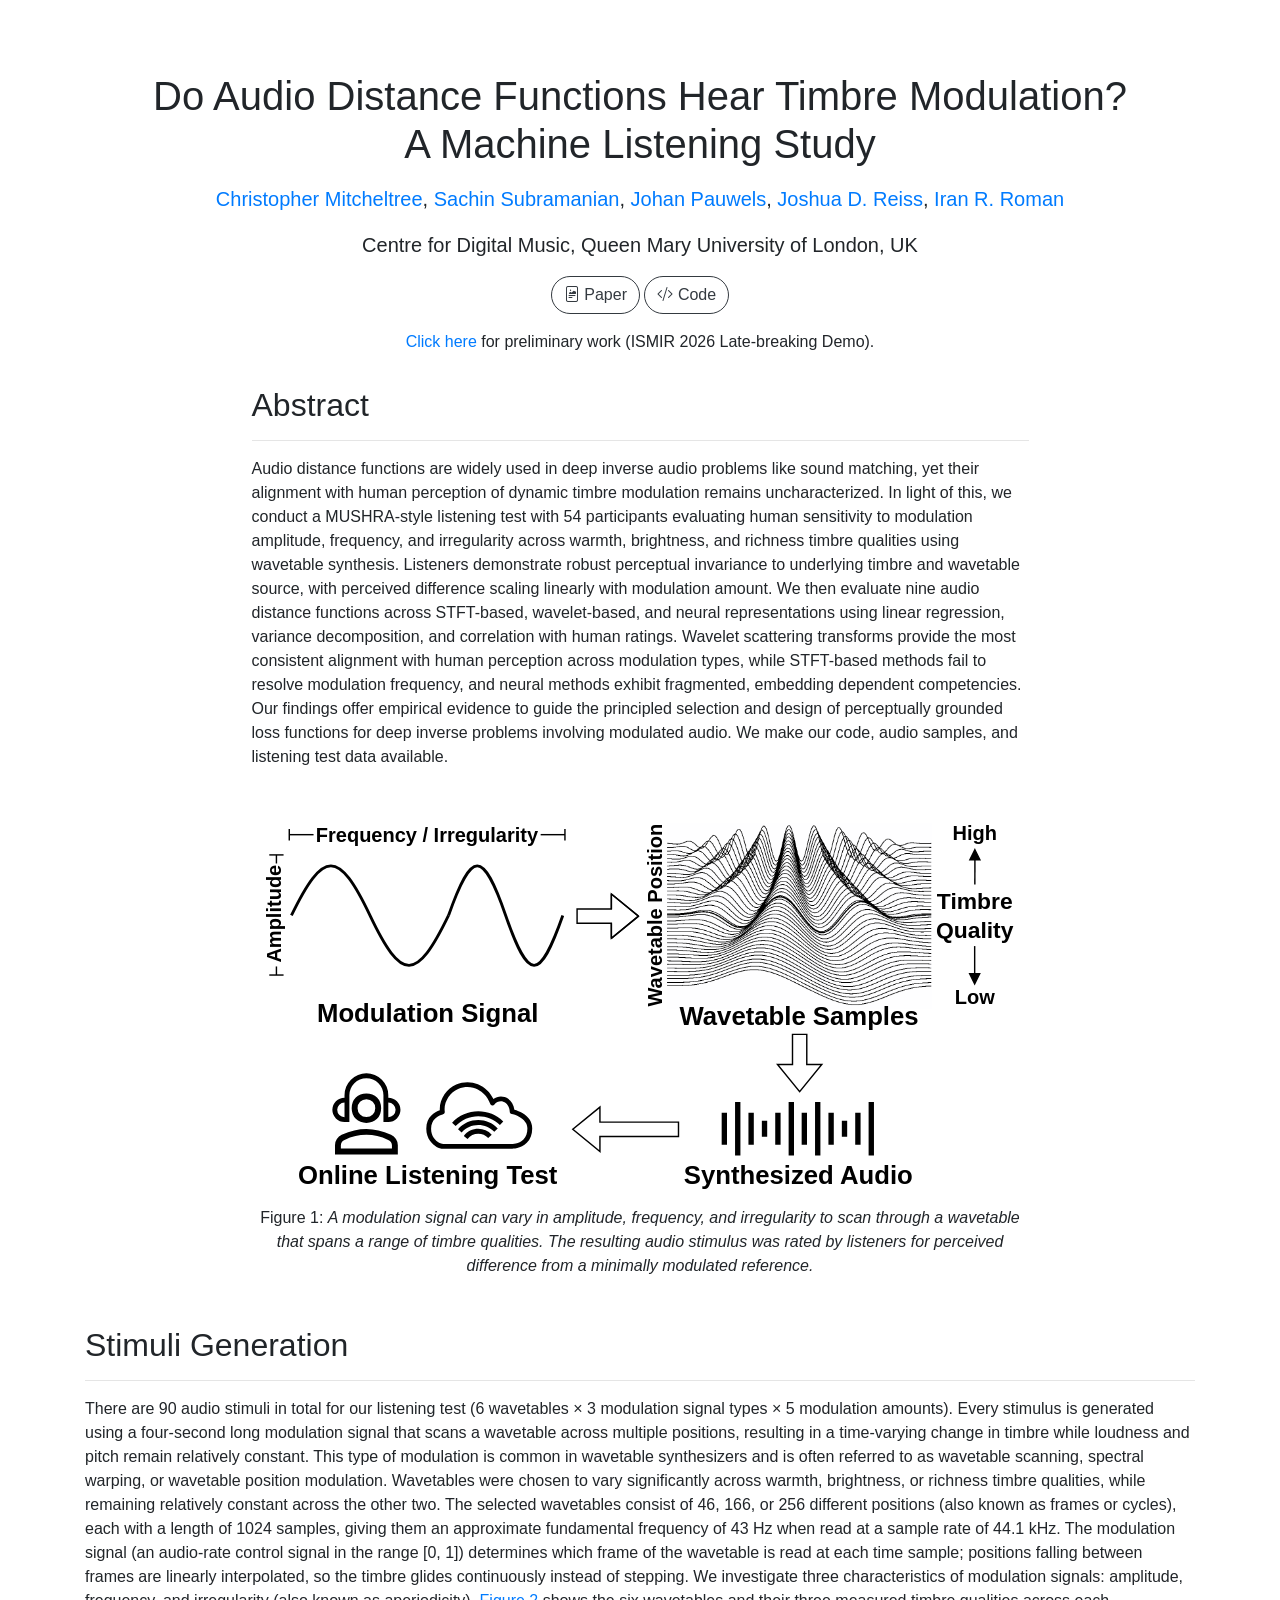
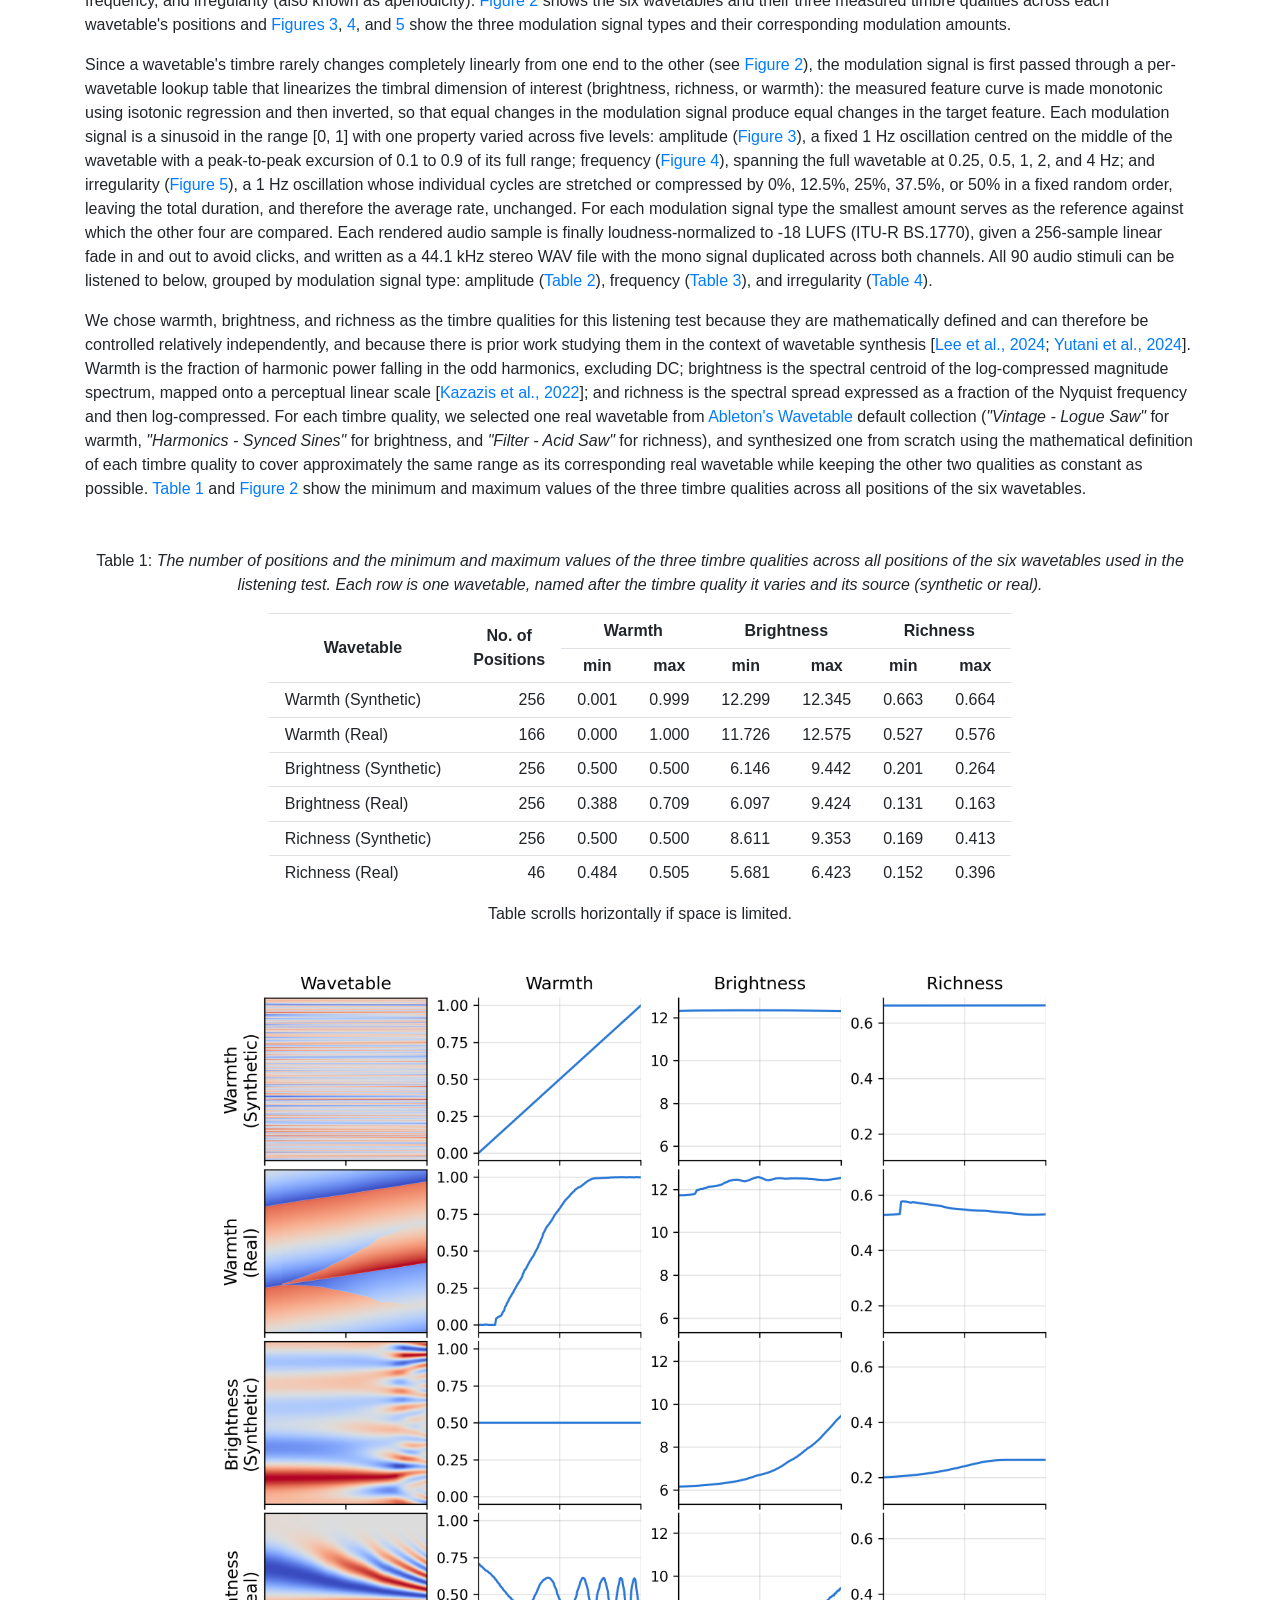
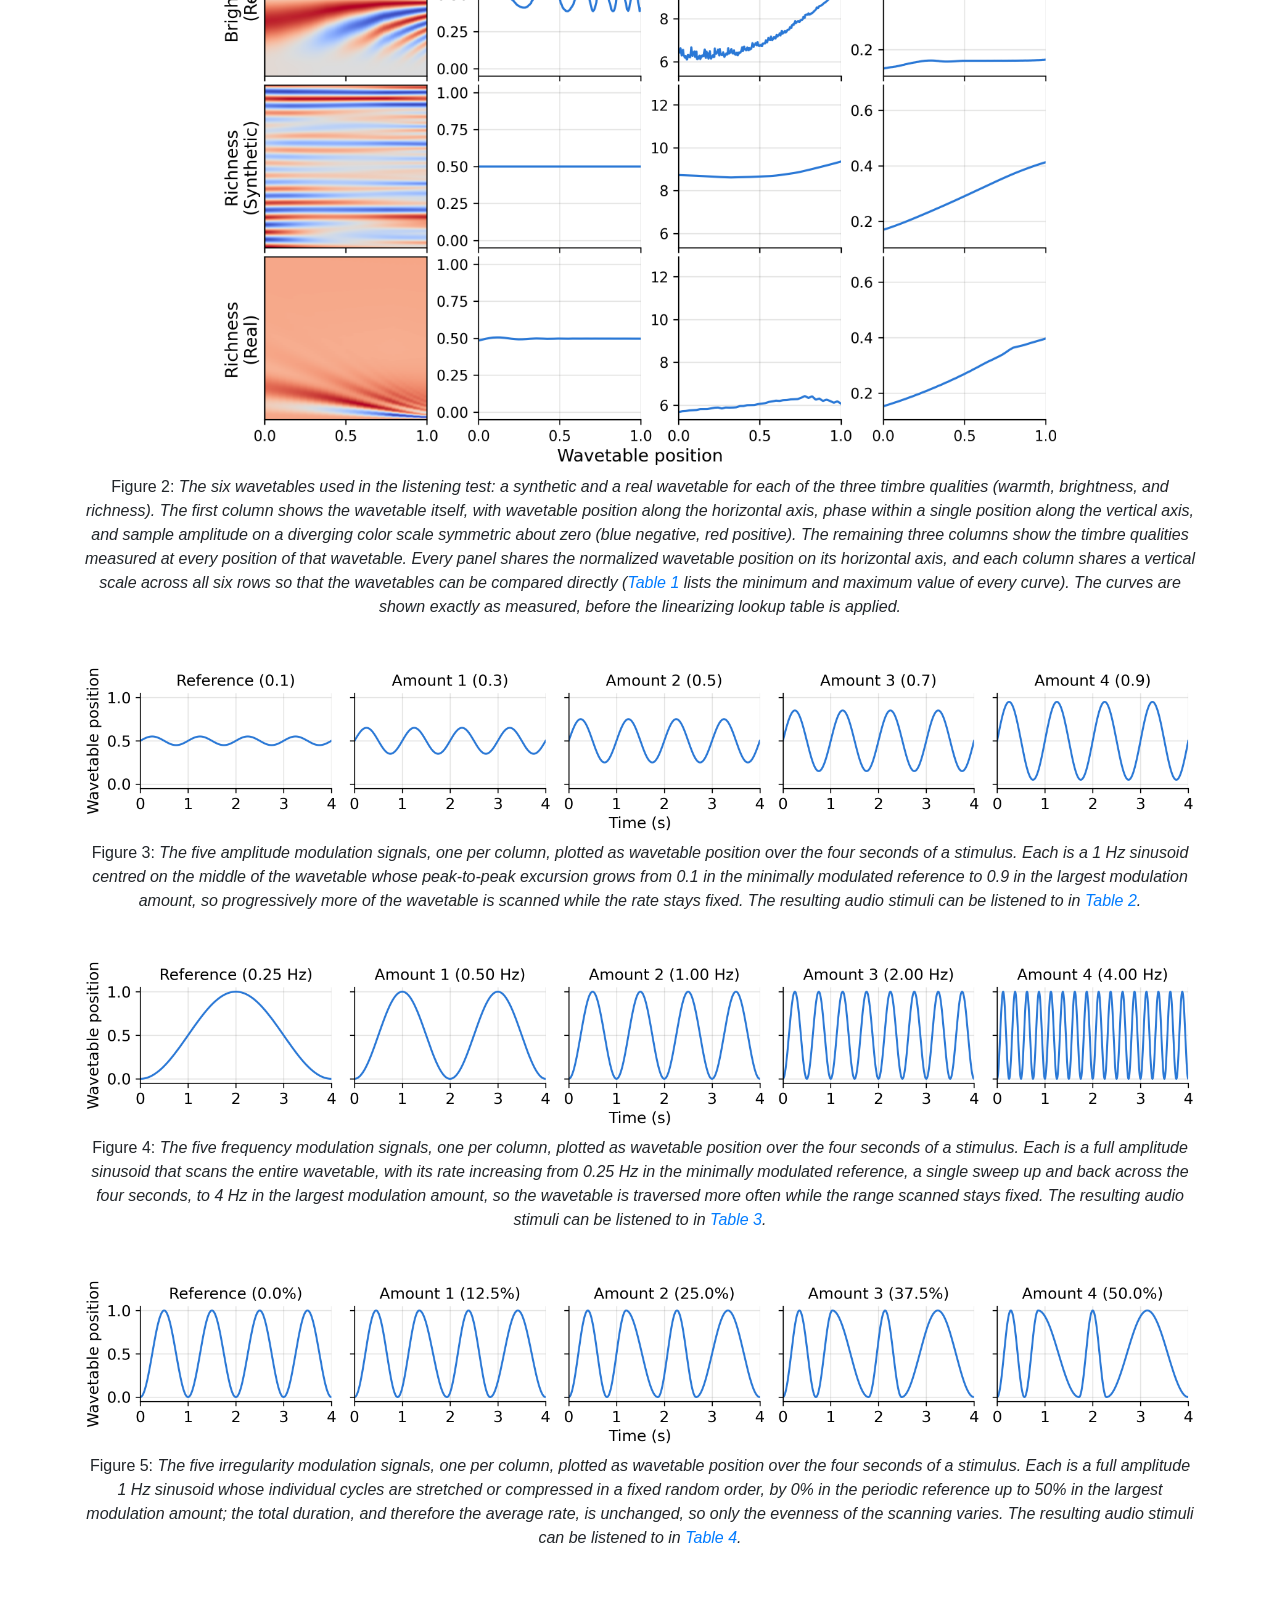
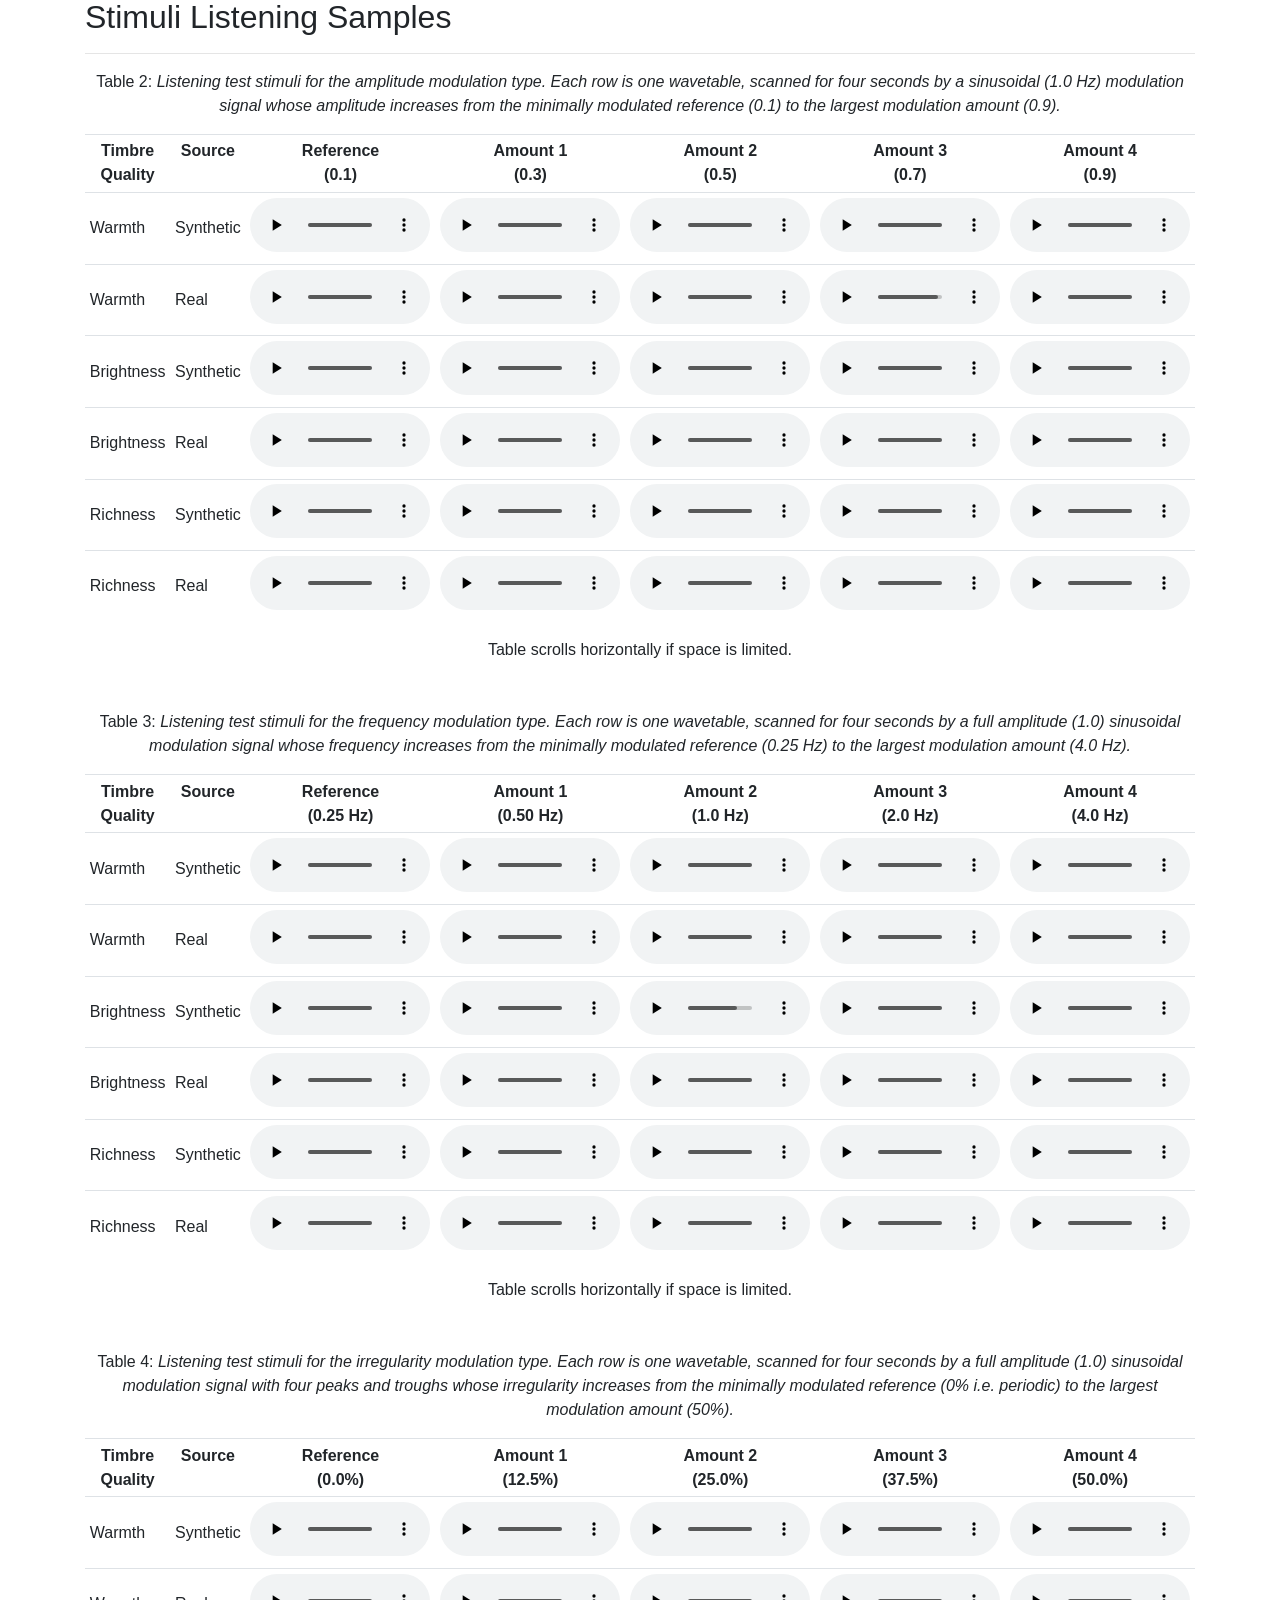
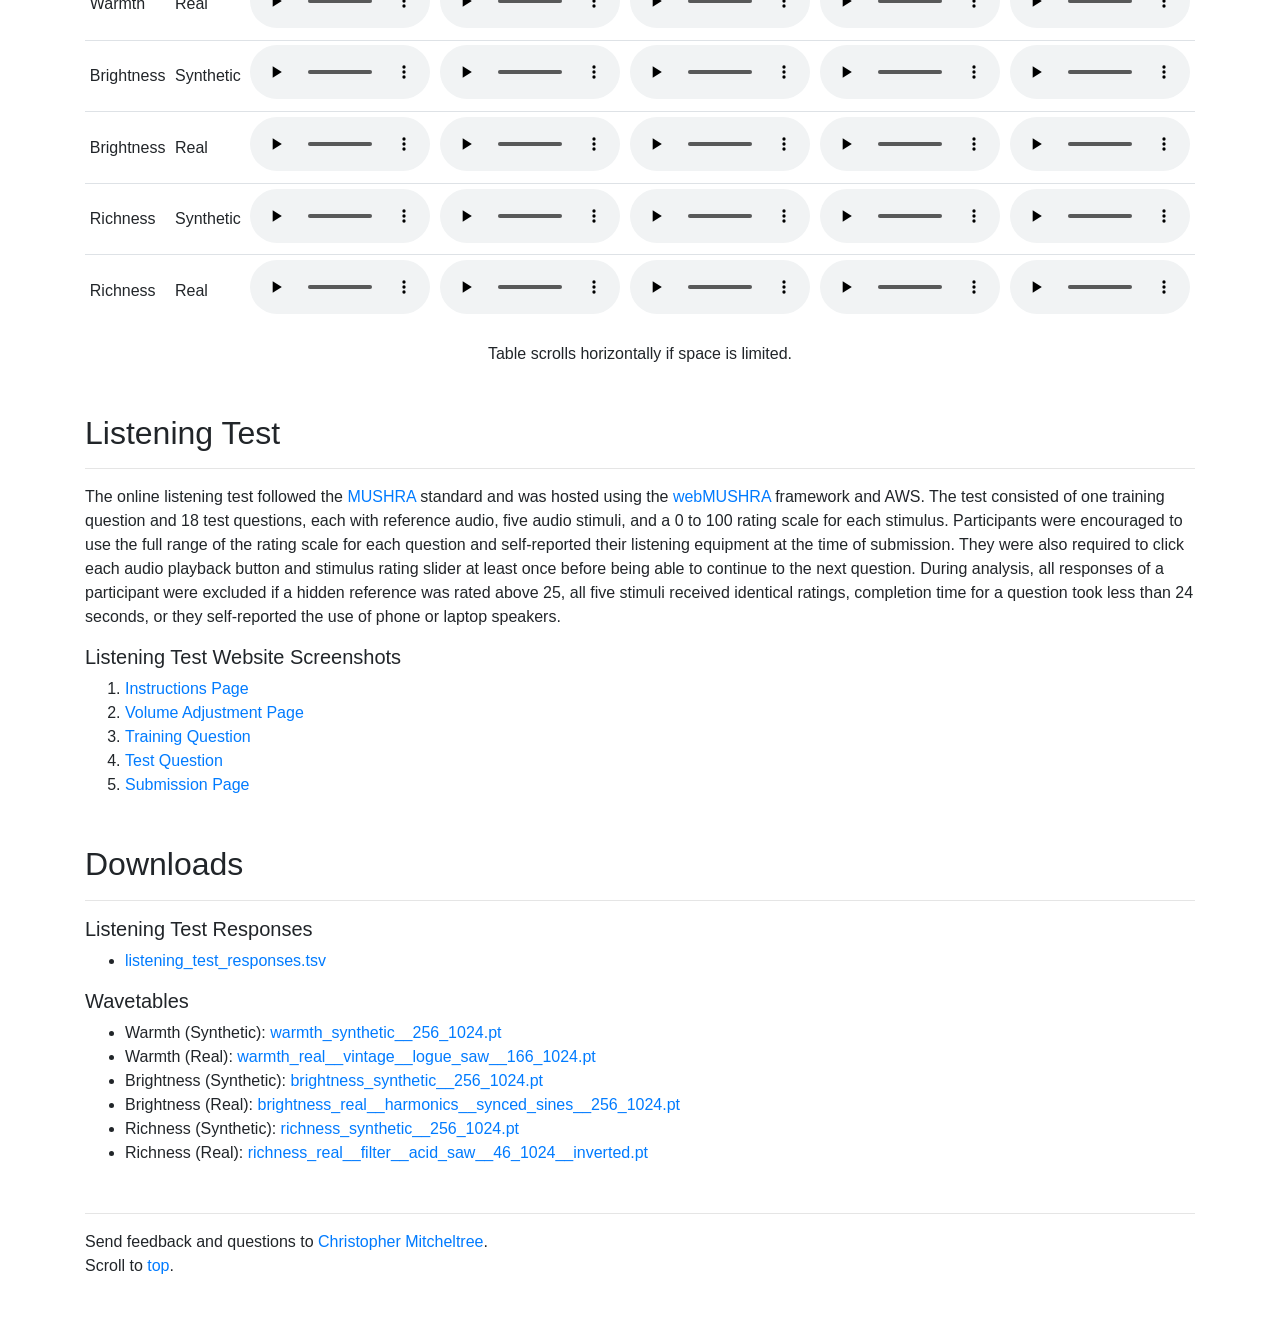
==== commit e2ab6ead: "[cm] Adding uv, make_stimuli, wavetables" ====
--- a/docs/index.html
+++ b/docs/index.html
@@ -16,7 +16,7 @@
     <meta name="viewport" content="width=device-width, initial-scale=1, shrink-to-fit=no">
     <meta name="description" content="">
     <meta name="author" content="Christopher Mitcheltree">
-    <title>Modulation Type and Amount Shape Human Perception of Timbral Change in Wavetable Synthesis</title>
+    <title>Do Audio Distance Functions Hear Timbre Modulation? A Machine Listening Study</title>
 
     <!-- Bootstrap core CSS -->
     <link rel="stylesheet" href="https://stackpath.bootstrapcdn.com/bootstrap/4.5.2/css/bootstrap.min.css"
@@ -32,19 +32,19 @@
     <div class="row">
         <div class="col-lg-12">
             <br>
-            <h1 class="mt-5 mb-3">Modulation Type and Amount Shape Human<br>Perception of Timbral Change in Wavetable Synthesis</h1>
+            <h1 class="mt-5 mb-3">Do Audio Distance Functions Hear Timbre Modulation?<br>A Machine Listening Study</h1>
             <p class="lead">
+                <a href="https://christhetr.ee/" target=”_blank”>Christopher Mitcheltree</a>,
                 <a href="https://www.linkedin.com/in/sachin-subramanian-642742212/" target=”_blank”>Sachin Subramanian</a>,
-                <a href="https://iranroman.github.io/" target=”_blank”>Iran R. Roman</a>,
                 <a href="https://www.qmul.ac.uk/eecs/people/profiles/pauwelsjohan.html" target=”_blank”>Johan Pauwels</a>,
                 <a href="https://joshreiss.github.io/" target=”_blank”>Joshua D. Reiss</a>,
-                <a href="https://christhetr.ee/" target=”_blank”>Christopher Mitcheltree</a>
+                <a href="https://iranroman.github.io/" target=”_blank”>Iran R. Roman</a>
             </p>
 
             <p class="lead">Centre for Digital Music, Queen Mary University of London, UK</p>
 
-            <div>
-                <a class="btn btn-outline-dark" href="docs/subramanian2026human.pdf" target=”_blank” type="button">
+            <div class="mb-3">
+                <a class="btn btn-outline-dark" href="docs/mitcheltree2026do.pdf" target=”_blank” type="button">
                     <i class="bi bi-file-richtext"></i> Paper
                 </a>
                 <a class="btn btn-outline-dark" href="https://github.com/christhetree/mod_perception" target=”_blank” type="button">
@@ -57,26 +57,34 @@
 <!--                    <i class="bi bi-easel"></i> Poster-->
 <!--                </a>-->
             </div>
+
+            <p><a href="preliminary.html" target=”_blank”>Click here</a> for preliminary work (ISMIR 2026 Late-breaking Demo).</p>
         </div>
     </div>
 </div>
 
 <div class="container">
-    <div class="section mt-5 mb-5">
+    <div class="section mt-3 mb-5">
         <div class="abstract">
             <h2>Abstract</h2>
             <hr>
             <p>
-                Modulation is central to sound synthesis, yet its perceptual salience remains poorly characterized.
-                We investigate how amplitude, frequency, and irregularity of a modulation signal driving wavetable-position scanning affect perceived timbral change.
-                In a MUSHRA-style listening test, participants rated perceived difference between a minimally modulated reference and four increasingly modulated versions, across a wide array of timbres.
-                Perceived difference increases linearly with modulation amount for all three modulation types.
-                A repeated-measures ANOVA confirms significant main effects of modulation type and amount, and their interaction, with frequency modulation producing the largest perceptual changes, followed by amplitude, and irregularity the smallest; an ordering that holds consistently at both low and high modulation amounts.
-                Our results provide quantitative evidence for perceptually informed modulation design, and a reproducible framework for studying time-varying synthesizer timbre.
+                Audio distance functions are widely used in deep inverse audio problems like sound matching, yet their alignment with human perception of dynamic timbre modulation remains uncharacterized.
+                In light of this, we conduct a MUSHRA-style listening test with 54 participants evaluating human sensitivity to modulation amplitude, frequency, and irregularity across warmth, brightness, and richness timbre qualities using wavetable synthesis.
+                Listeners demonstrate robust perceptual invariance to underlying timbre and wavetable source, with perceived difference scaling linearly with modulation amount.
+                We then evaluate nine audio distance functions across STFT-based, wavelet-based, and neural representations using linear regression, variance decomposition, and correlation with human ratings.
+                Wavelet scattering transforms provide the most consistent alignment with human perception across modulation types, while STFT-based methods fail to resolve modulation frequency, and neural methods exhibit fragmented, embedding dependent competencies.
+                Our findings offer empirical evidence to guide the principled selection and design of perceptually grounded loss functions for deep inverse problems involving modulated audio.
+                We make our code, audio samples, and listening test data available.
             </p>
             <br>
             <img id="fig-visual-abstract" class="img-fluid w-100 mx-auto d-block" src="figs/visual_abstract.svg">
-            <p class="text-center">Figure 1: <em>A modulation signal can vary in amplitude, frequency, and irregularity to scan through a wavetable that spans a range of timbre qualities. The resulting audio was rated by listeners for perceived difference from a minimally modulated reference. We hypothesized that perceived difference correlates with modulation amount across all three properties, independent of timbre.</em></p>
+            <p class="text-center">Figure 1:
+                <em>
+                    A modulation signal can vary in amplitude, frequency, and irregularity to scan through a wavetable that spans a range of timbre qualities.
+                    The resulting audio stimulus was rated by listeners for perceived difference from a minimally modulated reference.
+                </em>
+            </p>
         </div>
     </div>
 
@@ -994,7 +1002,7 @@
         <h5>Listening Test Responses</h5>
         <ul>
             <li>
-                <a href="docs/listening_test_responses.tsv" download>listening_test_responses.tsv</a>
+                <a href="listening_test/listening_test_responses.tsv" download>listening_test_responses.tsv</a>
             </li>
         </ul>
         <h5>Wavetables</h5>
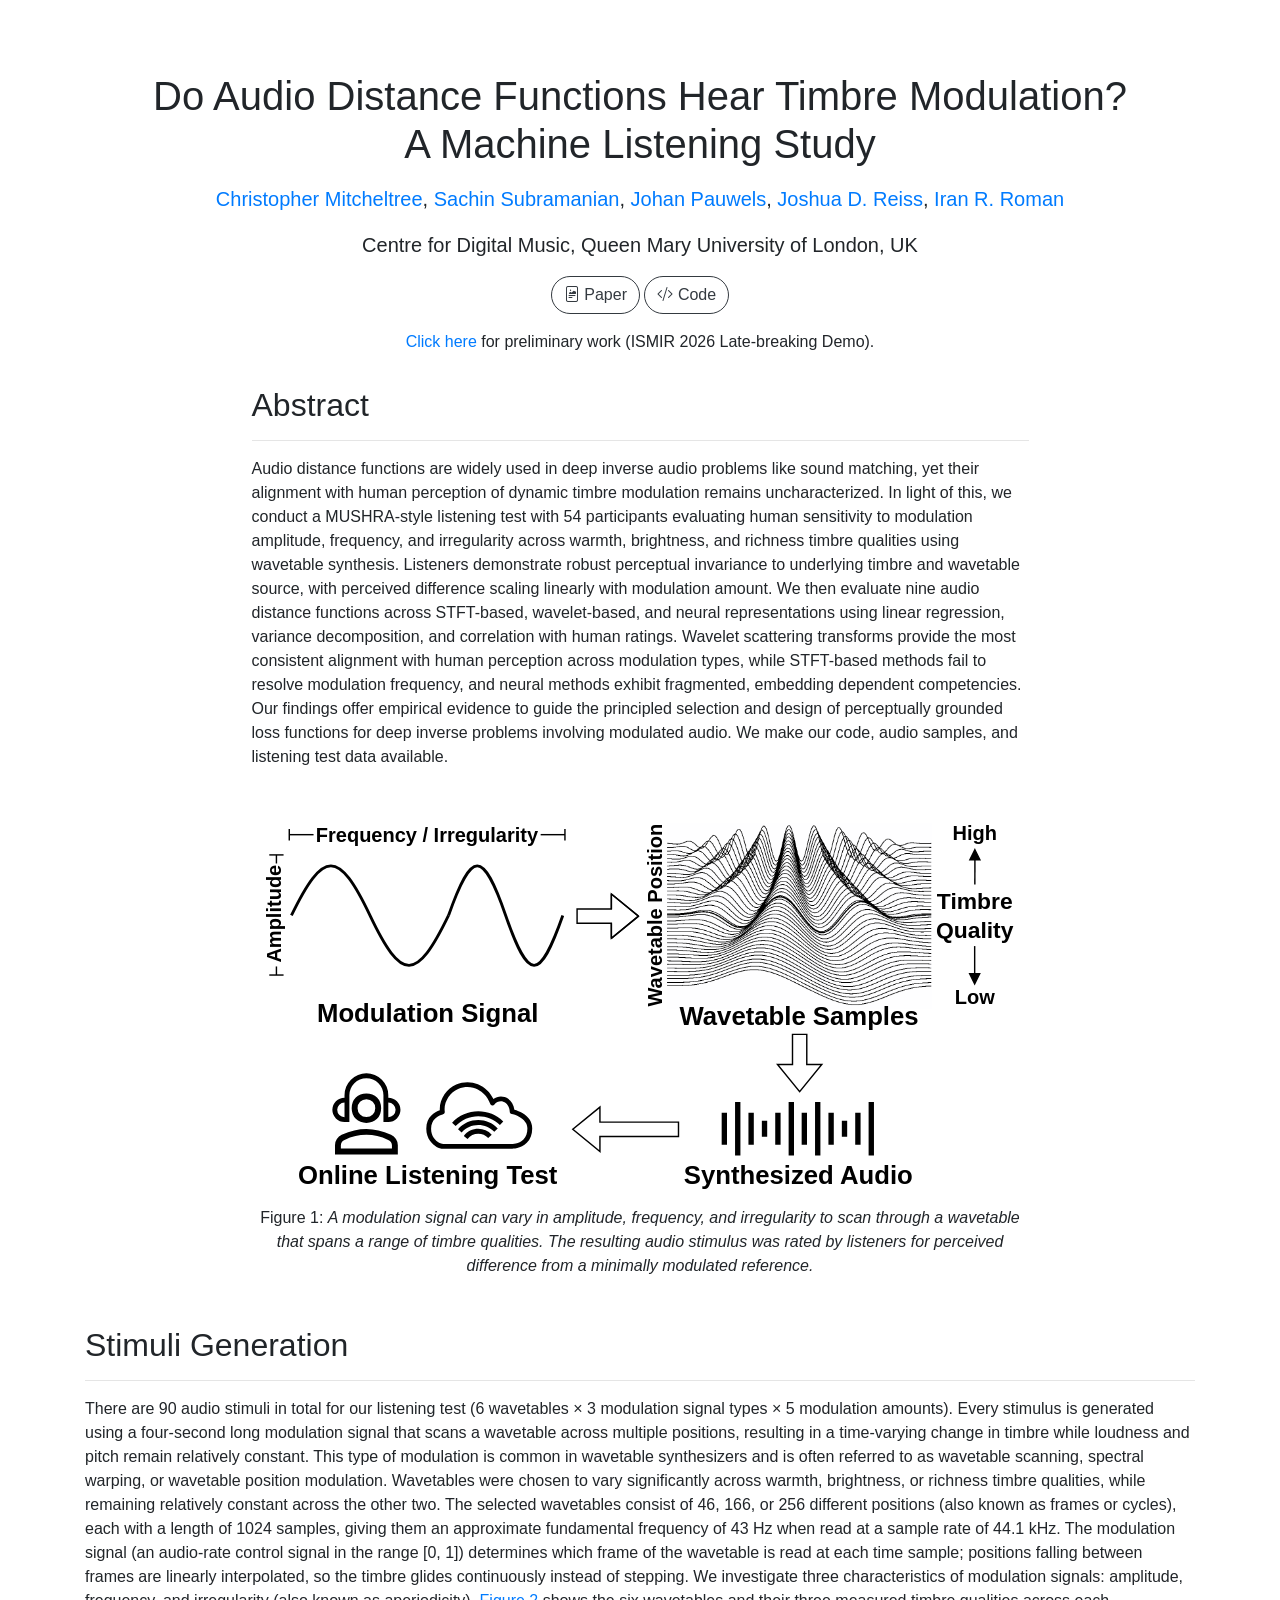
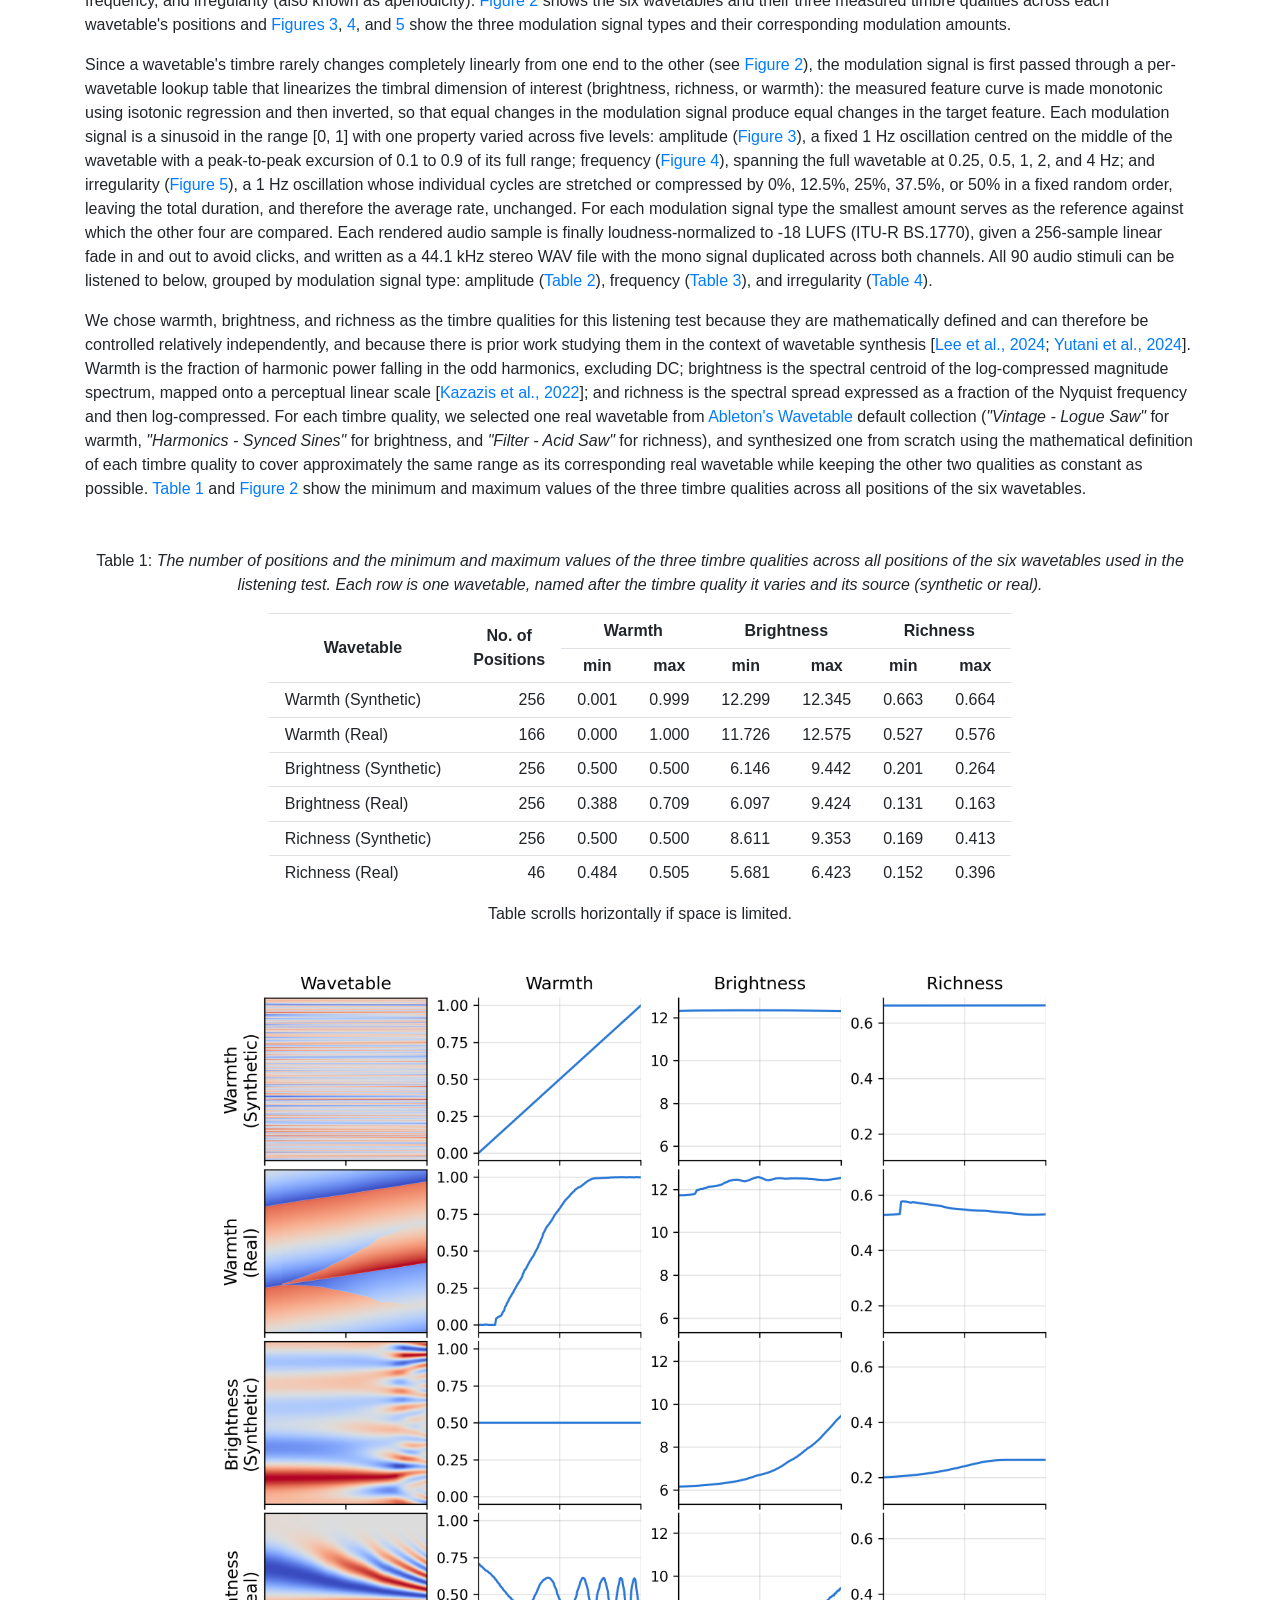
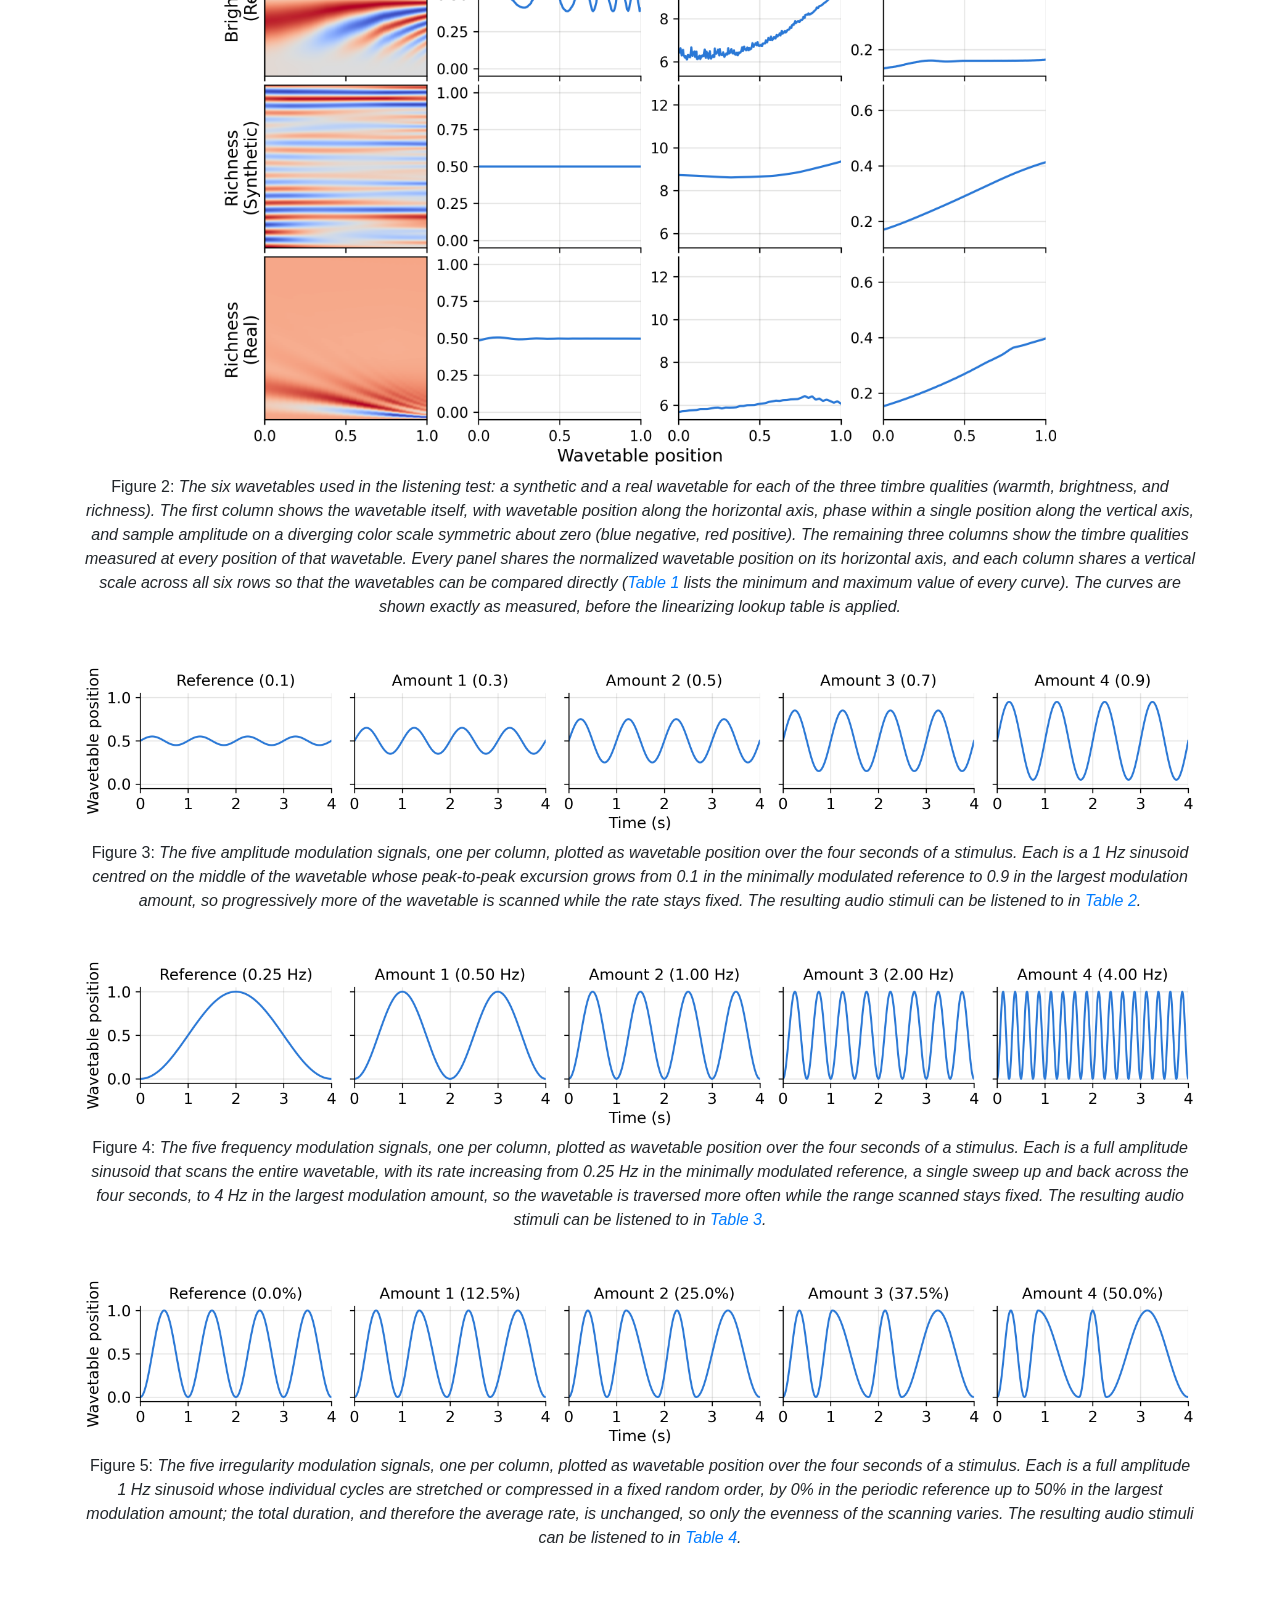
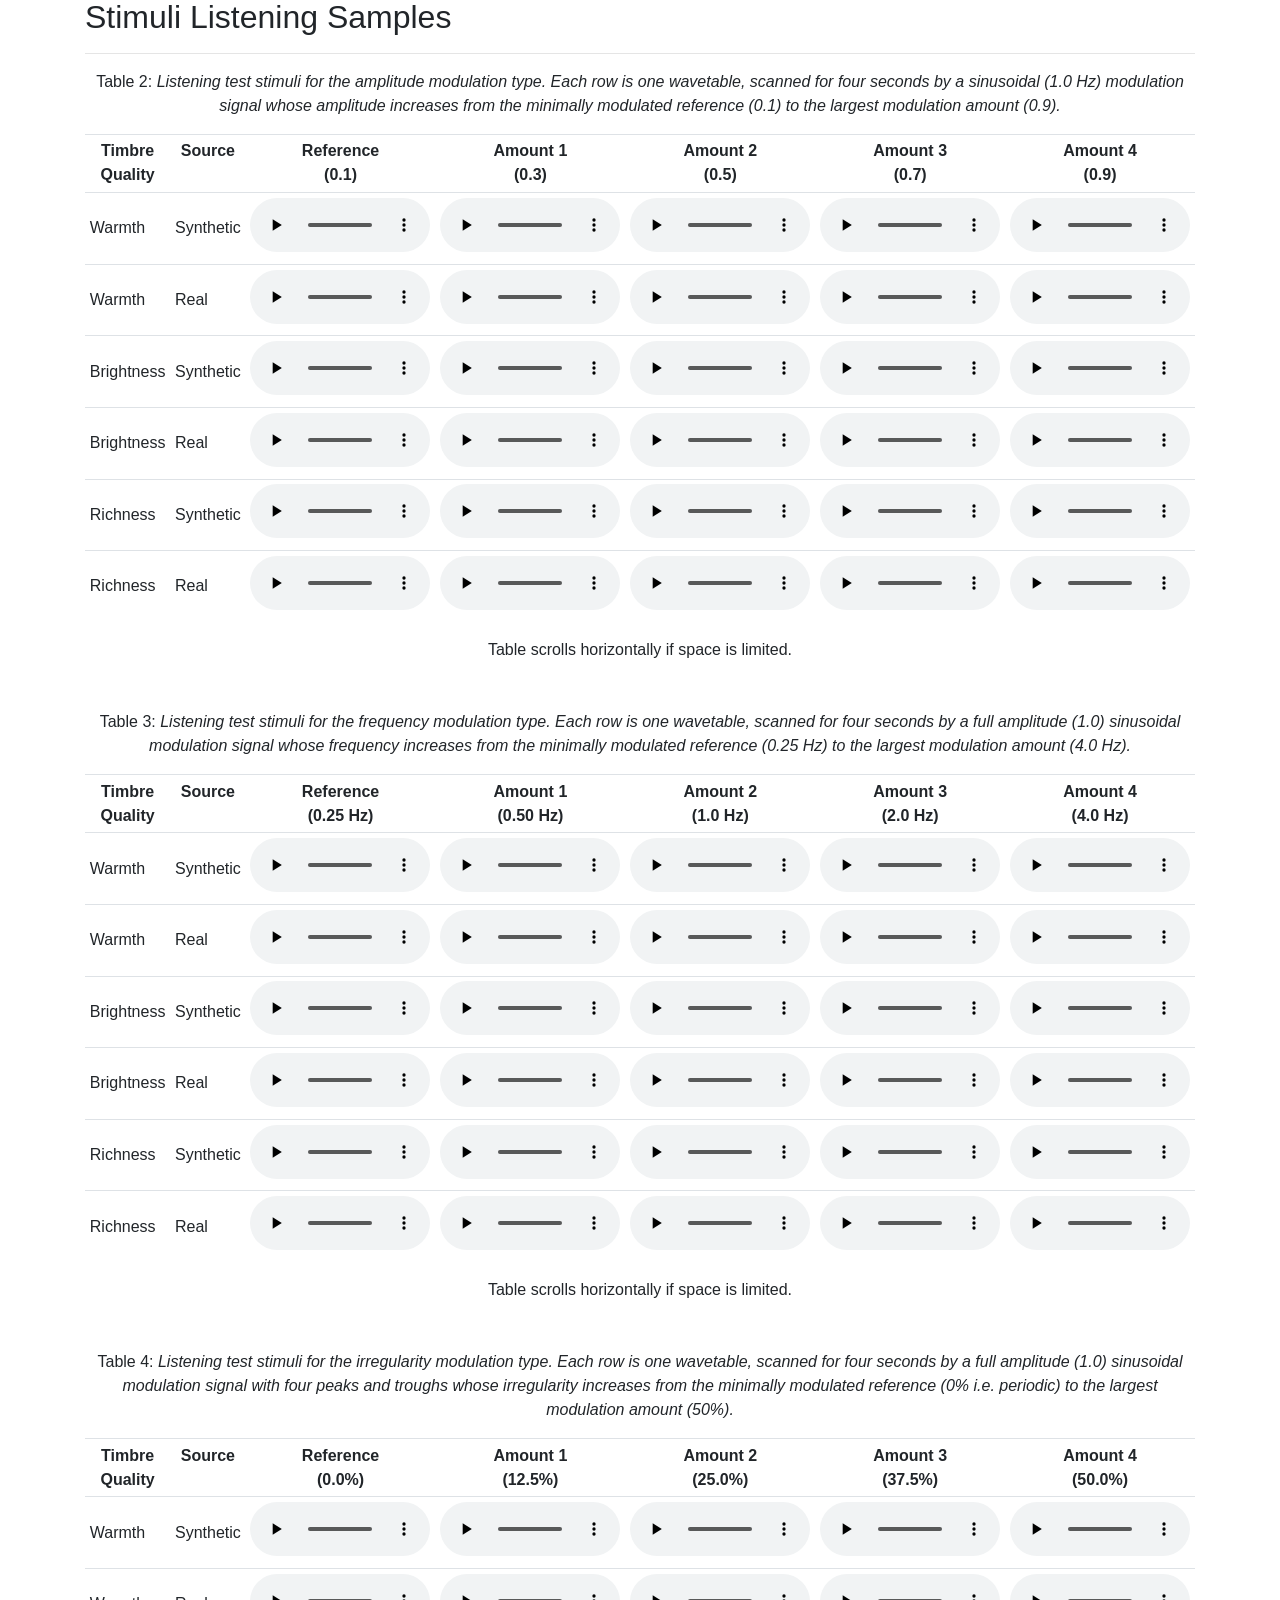
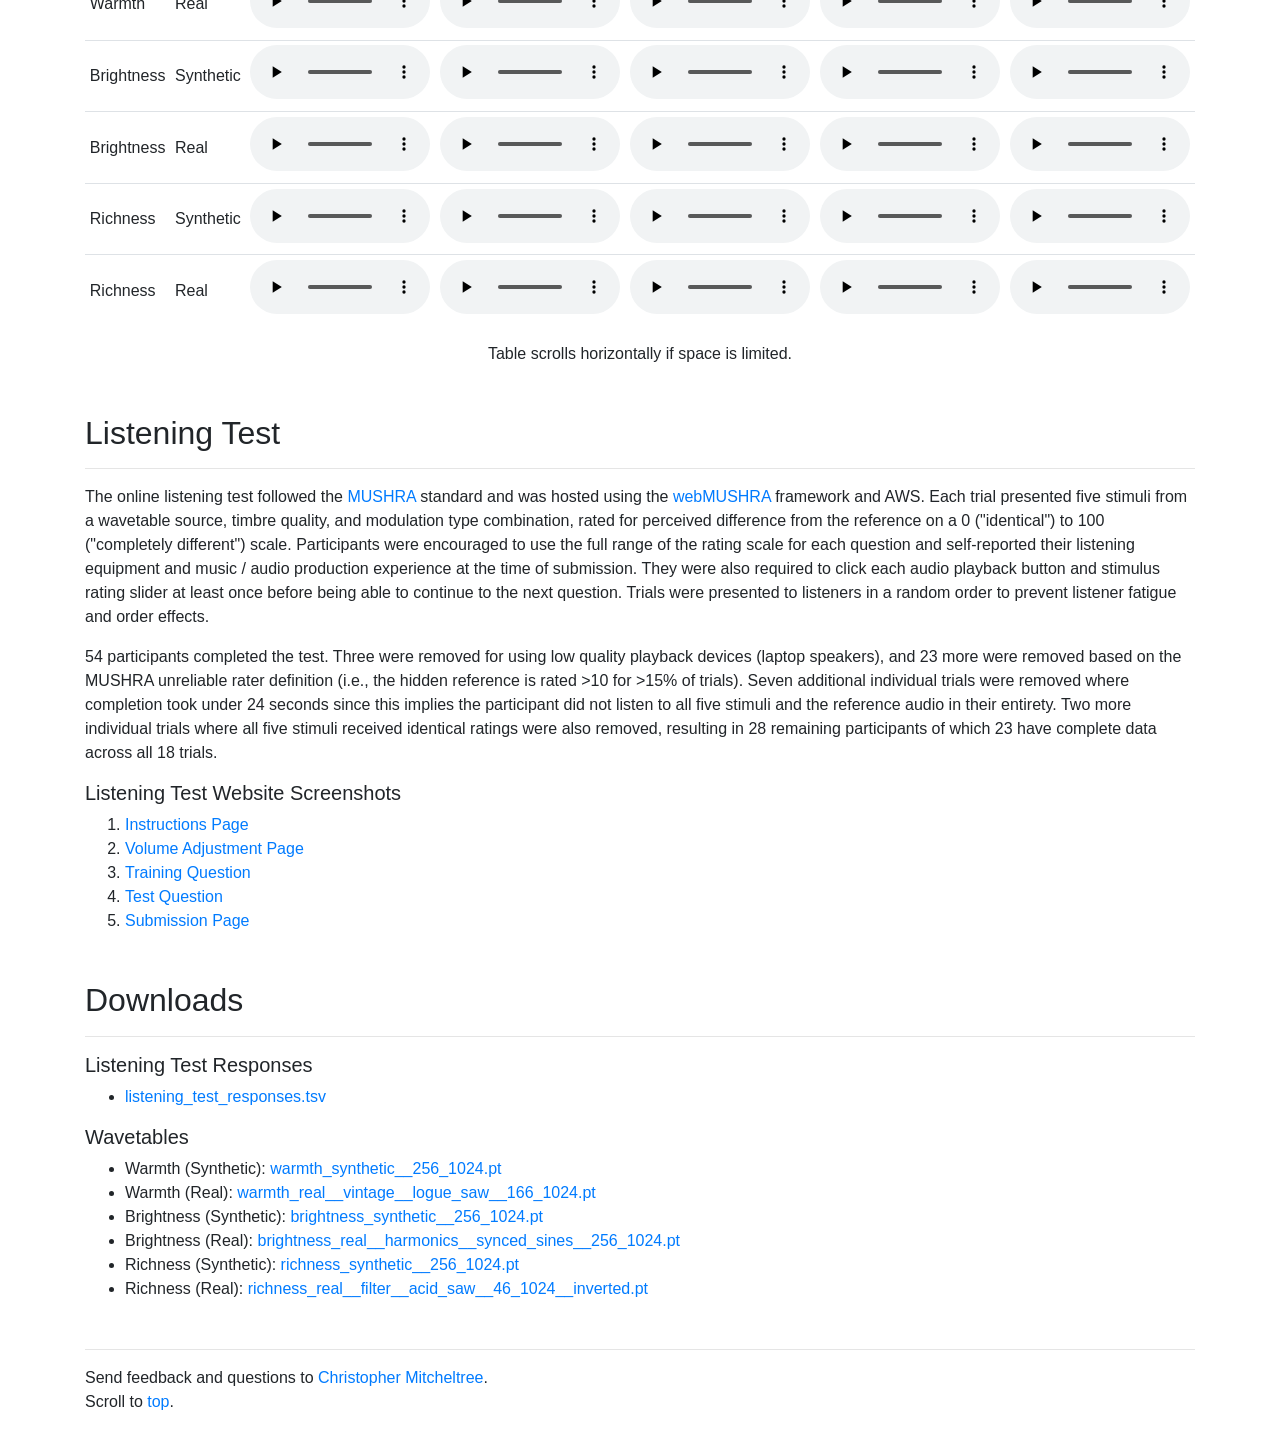
==== commit e520c1c4: "[cm] Refactoring fig2" ====
--- a/docs/index.html
+++ b/docs/index.html
@@ -971,10 +971,16 @@
         <hr>
         <p>
             The online listening test followed the <a href="https://www.itu.int/rec/R-REC-BS.1116/en" target="_blank">MUSHRA</a> standard and was hosted using the <a href="https://www.audiolabs-erlangen.de/resources/webMUSHRA" target="_blank">webMUSHRA</a> framework and AWS.
-            The test consisted of one training question and 18 test questions, each with reference audio, five audio stimuli, and a 0 to 100 rating scale for each stimulus.
-            Participants were encouraged to use the full range of the rating scale for each question and self-reported their listening equipment at the time of submission.
+            Each trial presented five stimuli from a wavetable source, timbre quality, and modulation type combination, rated for perceived difference from the reference on a 0 ("identical") to 100 ("completely different") scale.
+            Participants were encouraged to use the full range of the rating scale for each question and self-reported their listening equipment and music / audio production experience at the time of submission.
             They were also required to click each audio playback button and stimulus rating slider at least once before being able to continue to the next question.
-            During analysis, all responses of a participant were excluded if a hidden reference was rated above 25, all five stimuli received identical ratings, completion time for a question took less than 24 seconds, or they self-reported the use of phone or laptop speakers.
+            Trials were presented to listeners in a random order to prevent listener fatigue and order effects.
+         </p>
+        <p>
+            54 participants completed the test.
+            Three were removed for using low quality playback devices (laptop speakers), and 23 more were removed based on the MUSHRA unreliable rater definition (i.e., the hidden reference is rated >10 for >15% of trials).
+            Seven additional individual trials were removed where completion took under 24 seconds since this implies the participant did not listen to all five stimuli and the reference audio in their entirety.
+            Two more individual trials where all five stimuli received identical ratings were also removed, resulting in 28 remaining participants of which 23 have complete data across all 18 trials.
         </p>
         <h5>Listening Test Website Screenshots</h5>
         <ol>
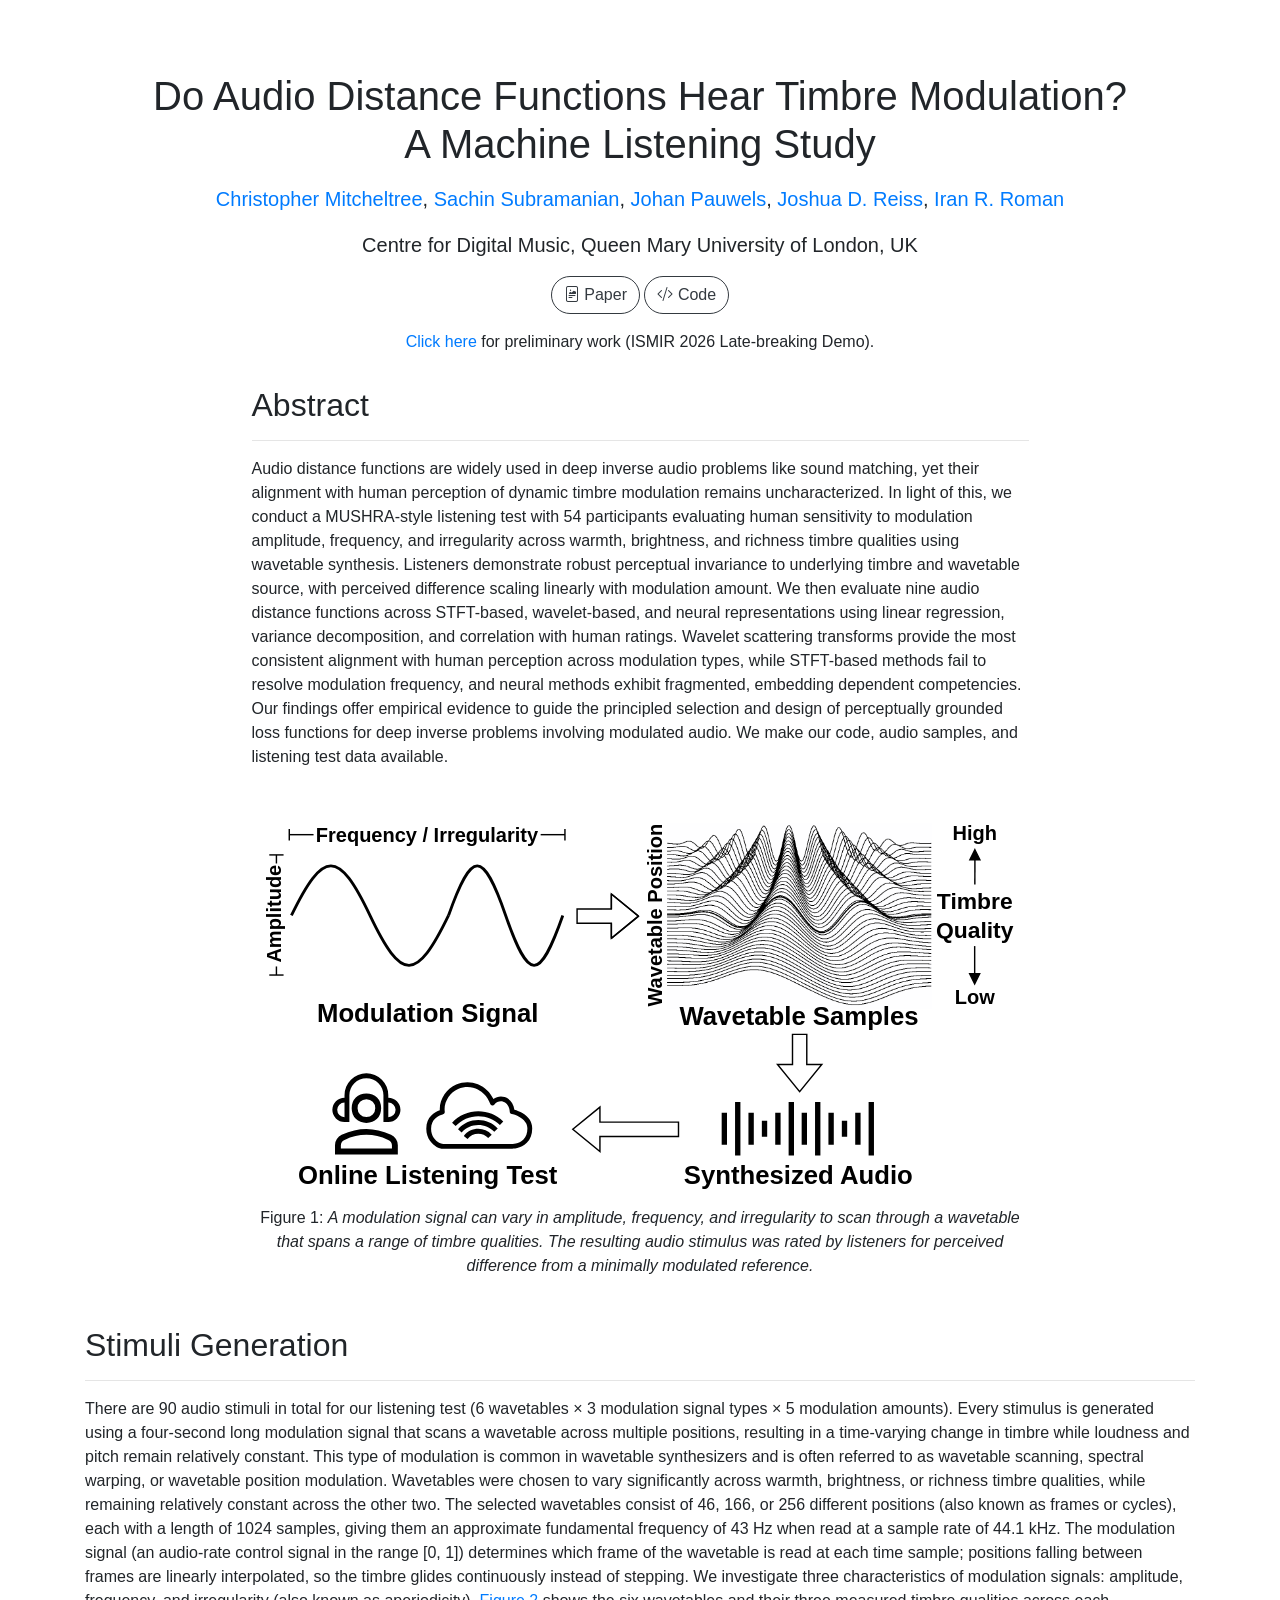
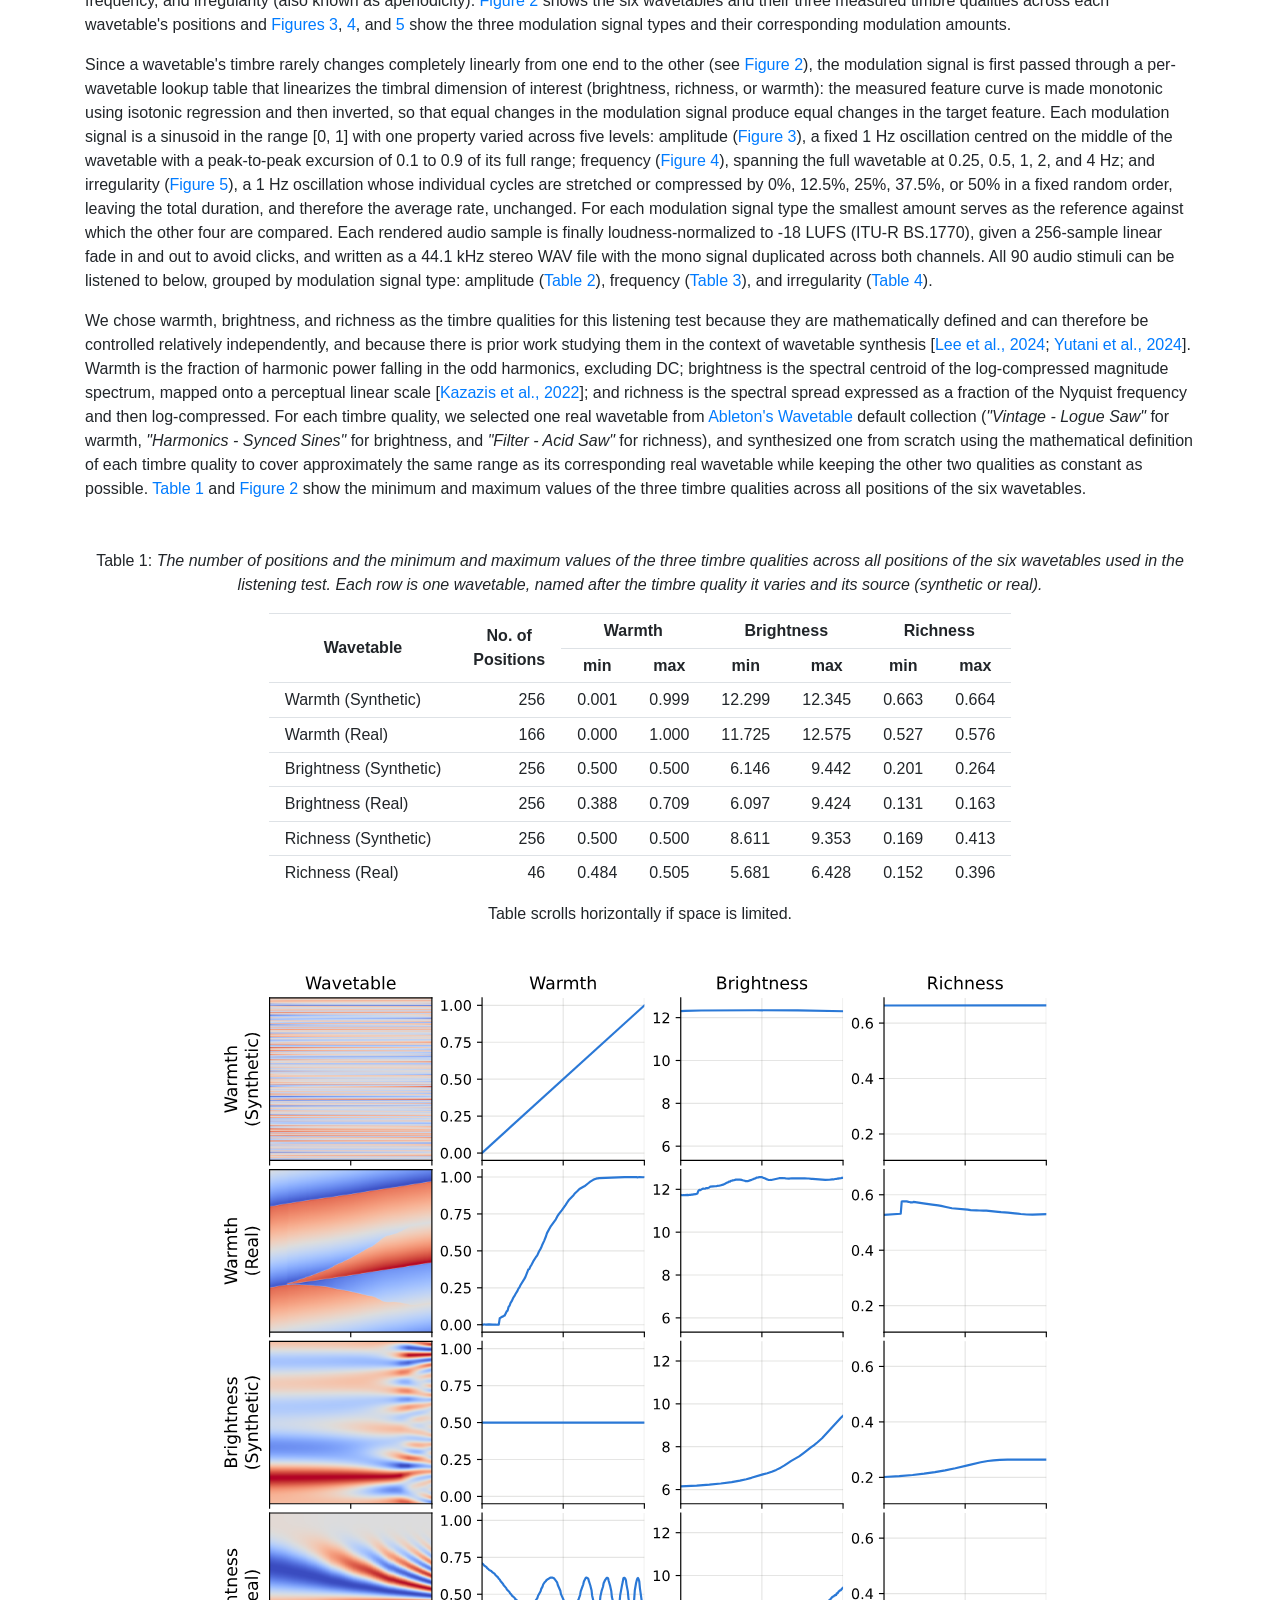
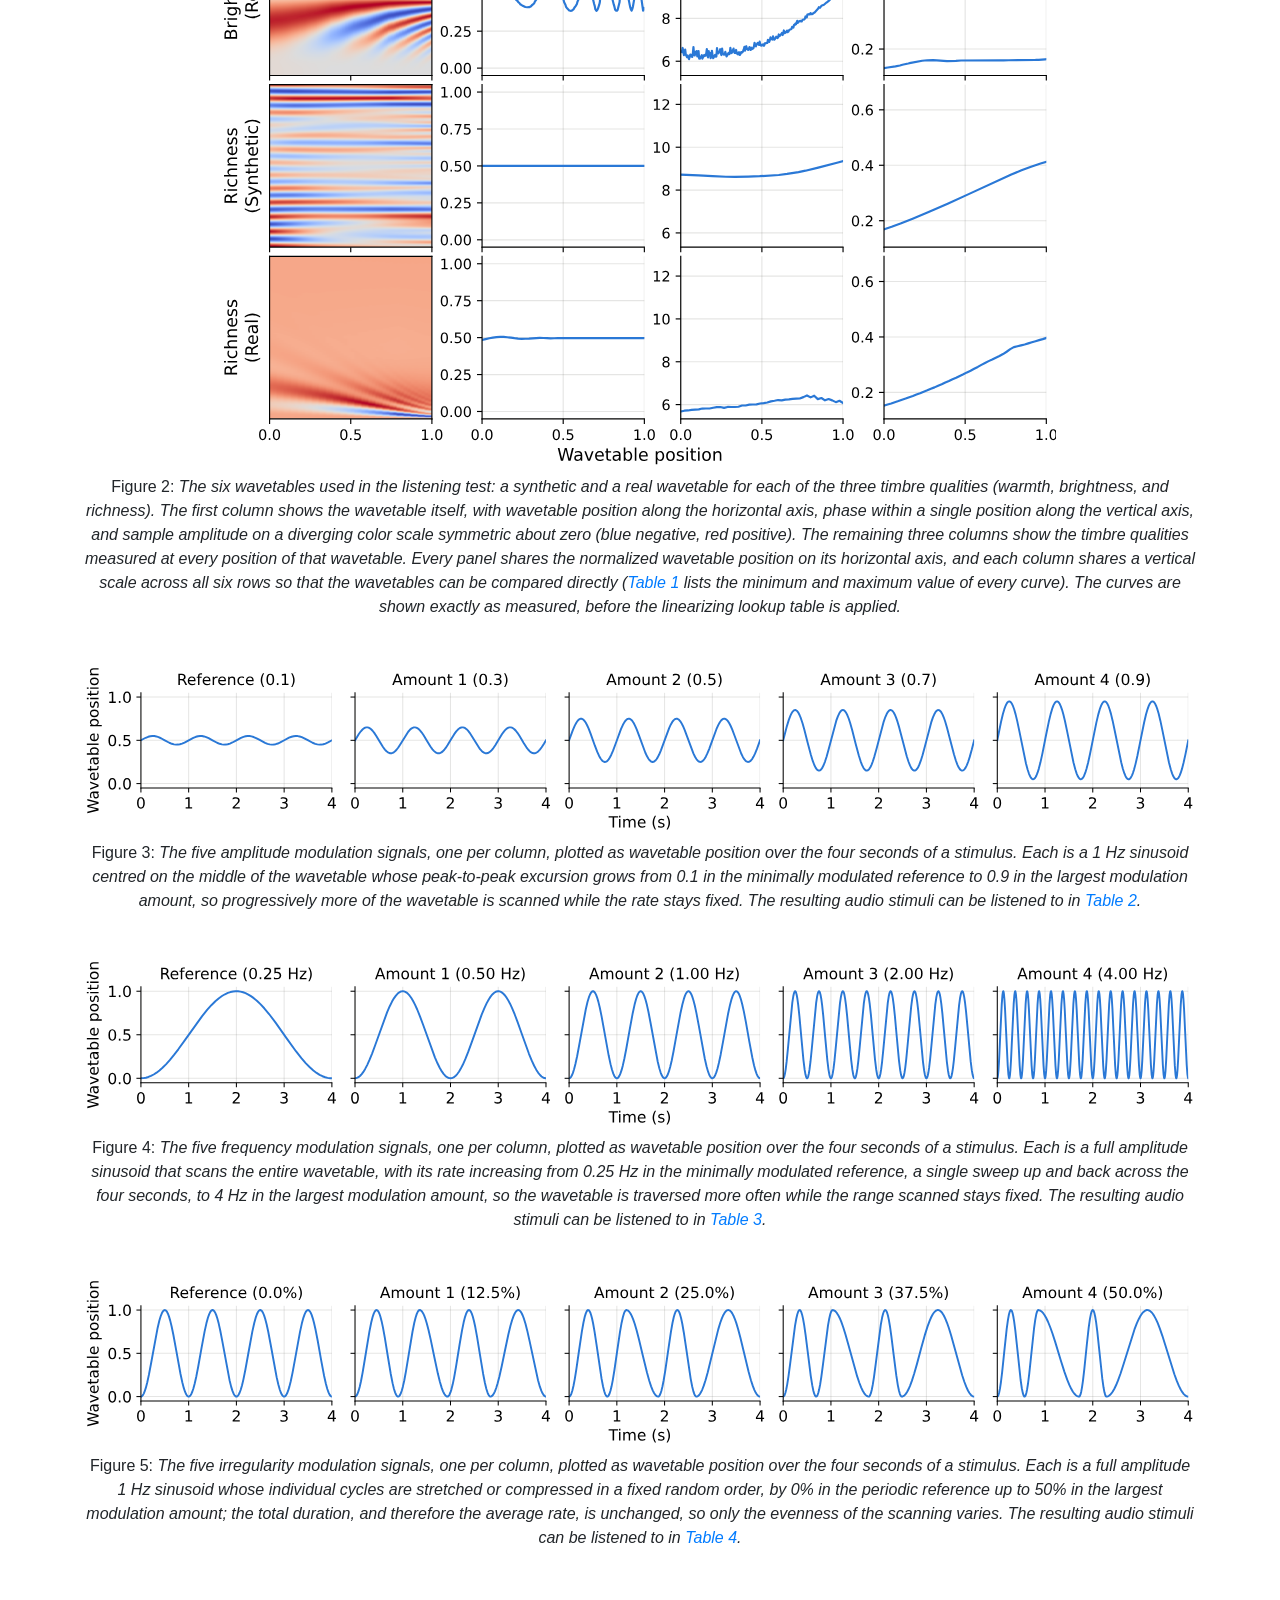
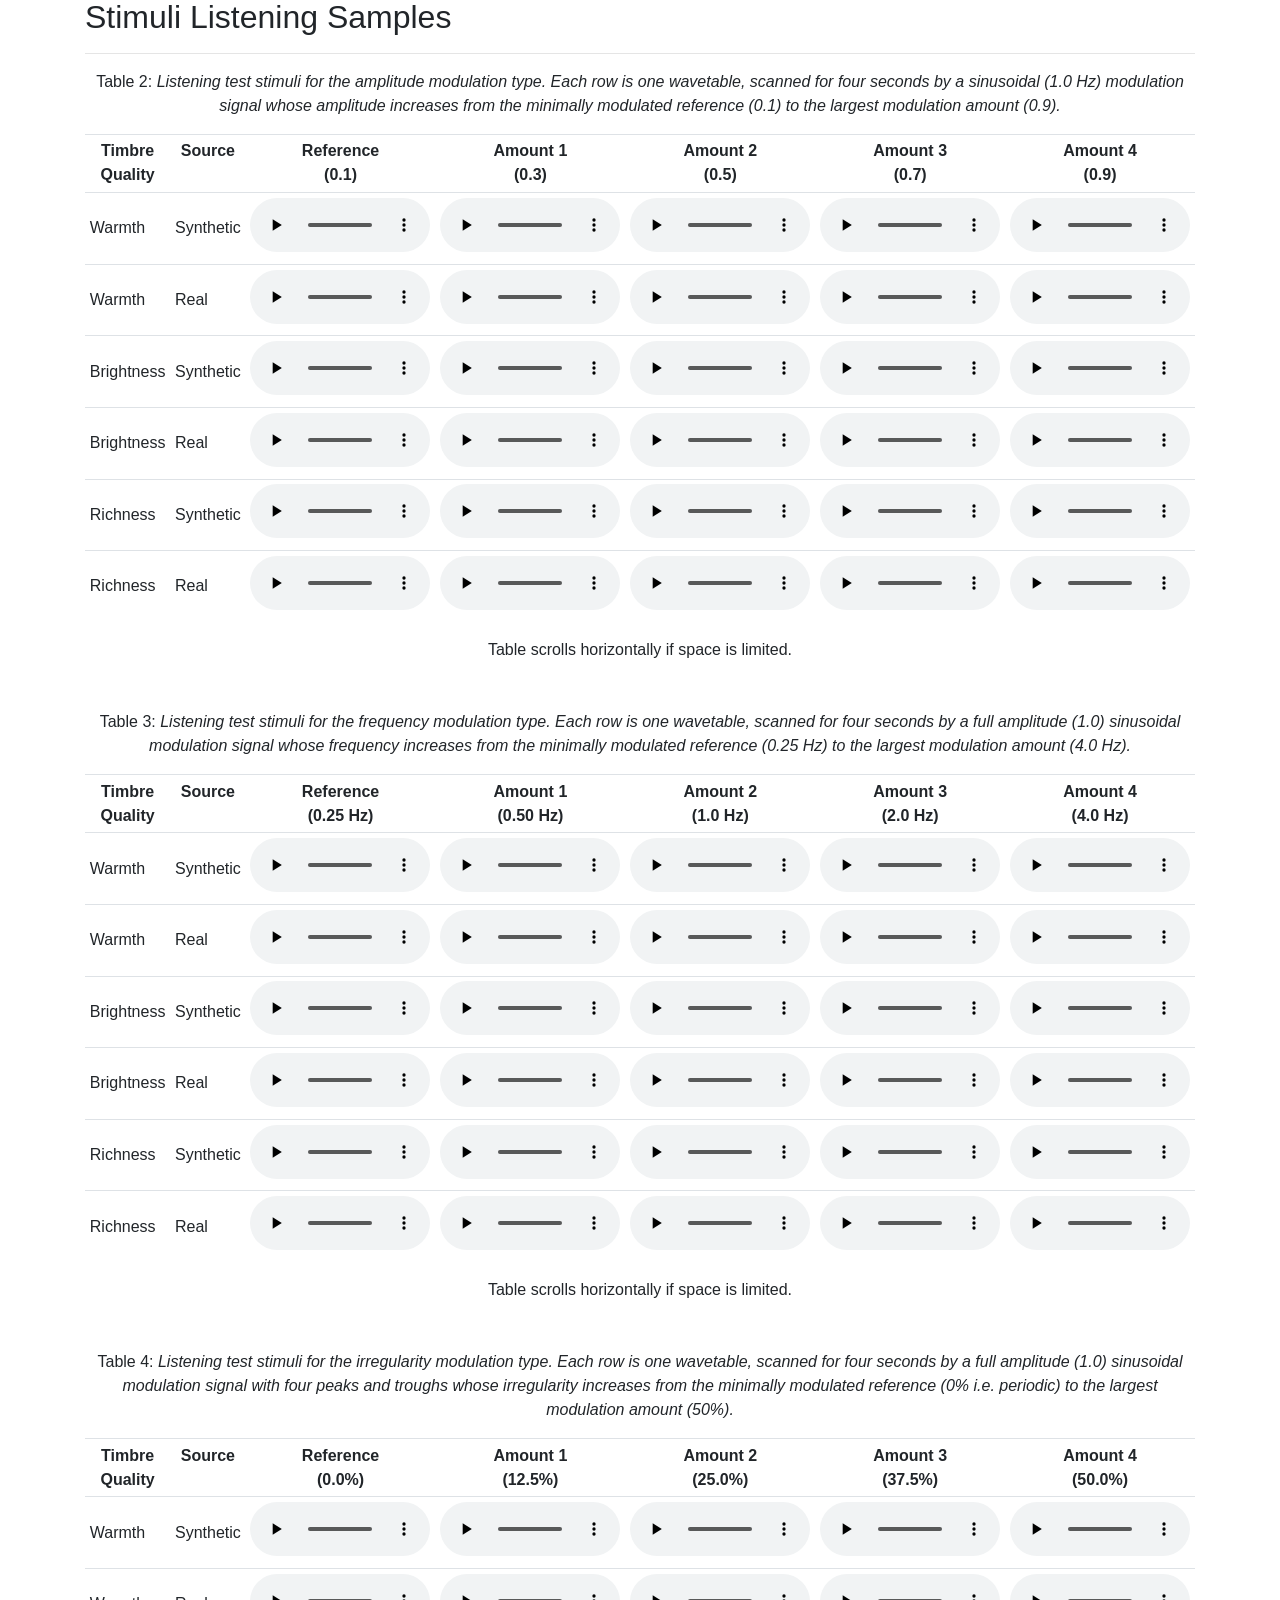
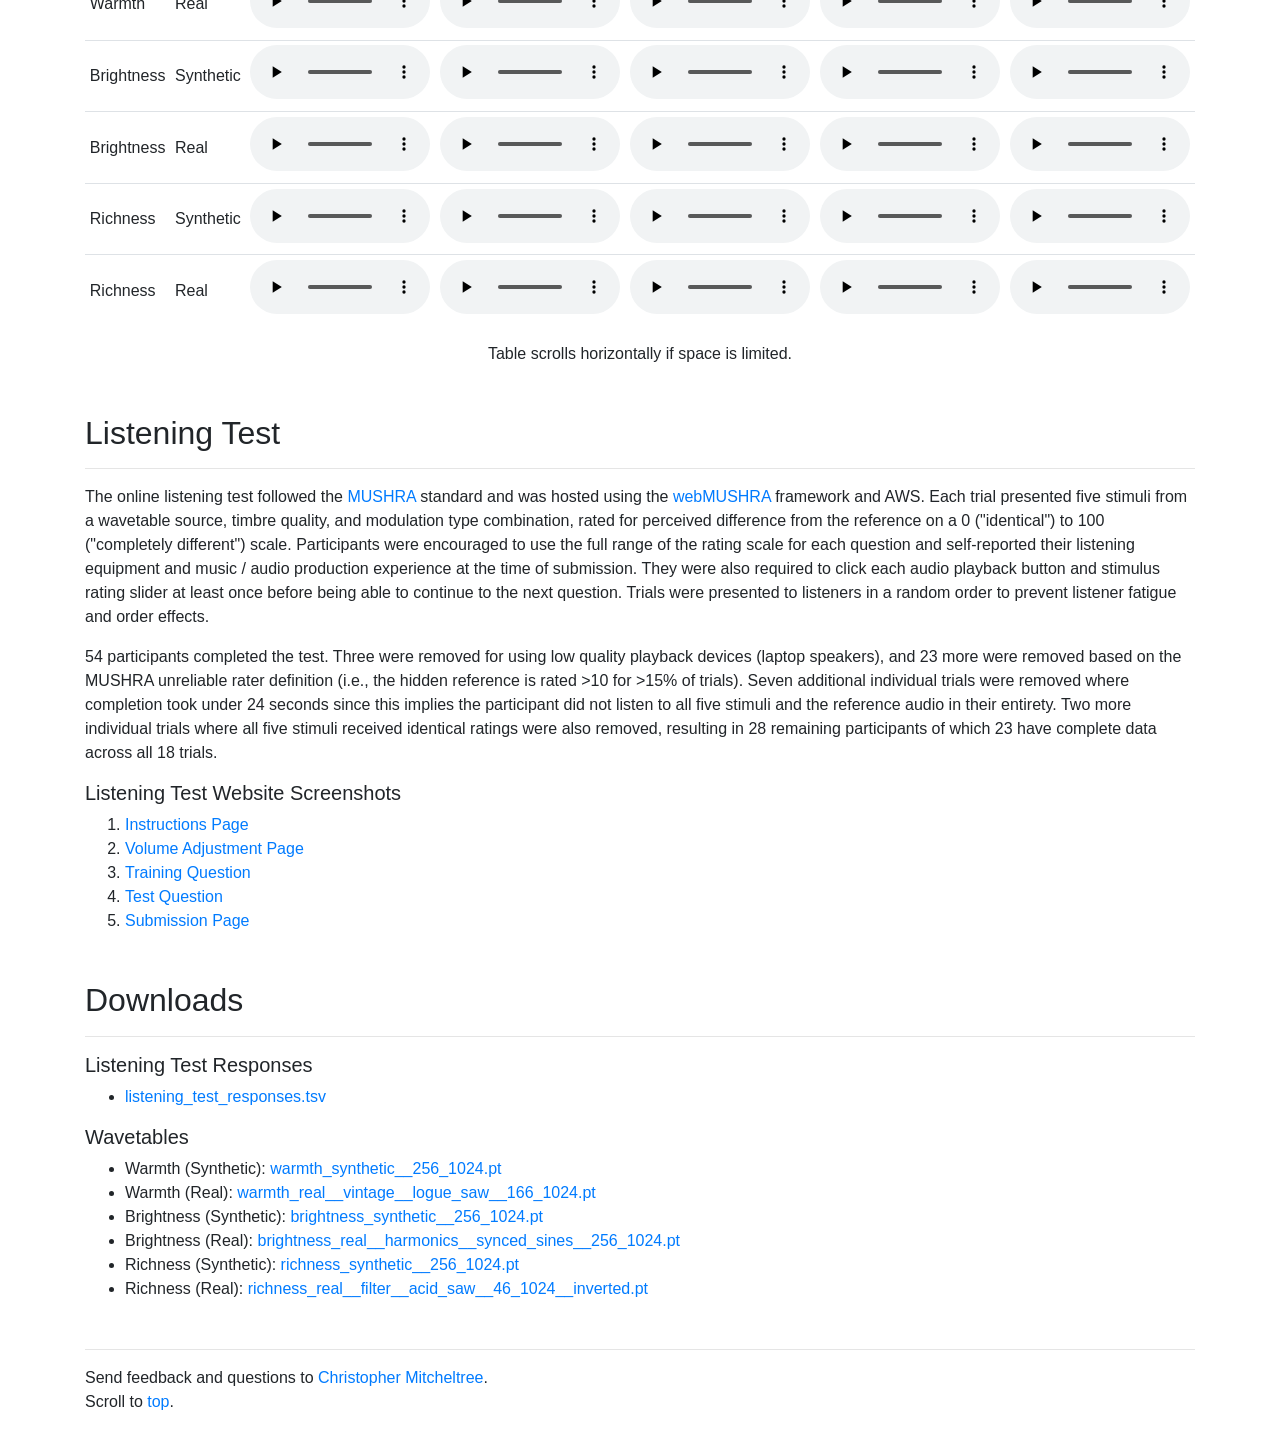
==== commit ee723e83: "[cm] Refactoring fig_opt_wavetables" ====
--- a/docs/index.html
+++ b/docs/index.html
@@ -178,7 +178,7 @@
                     <td>166</td>
                     <td>0.000</td>
                     <td>1.000</td>
-                    <td>11.726</td>
+                    <td>11.725</td>
                     <td>12.575</td>
                     <td>0.527</td>
                     <td>0.576</td>
@@ -219,7 +219,7 @@
                     <td>0.484</td>
                     <td>0.505</td>
                     <td>5.681</td>
-                    <td>6.423</td>
+                    <td>6.428</td>
                     <td>0.152</td>
                     <td>0.396</td>
                 </tr>
@@ -229,7 +229,7 @@
             </div>
         </div>
 
-        <img id="fig-wavetables" class="img-fluid w-75 mx-auto d-block" src="figs/wavetable_timbre_qualities.png">
+        <img id="fig-wavetables" class="img-fluid w-75 mx-auto d-block" src="figs/wavetables.svg">
         <p class="text-center" style="margin-bottom: 3.0rem;">Figure 2:
             <em>
                 The six wavetables used in the listening test: a synthetic and a real wavetable for each of the three timbre qualities (warmth, brightness, and richness).
@@ -240,21 +240,21 @@
             </em>
         </p>
 
-        <img id="fig-mod-sigs-amp" class="img-fluid w-100 mx-auto d-block" src="figs/mod_sigs__amp.png">
+        <img id="fig-mod-sigs-amp" class="img-fluid w-100 mx-auto d-block" src="figs/mod_sigs__amp.svg">
         <p class="text-center" style="margin-bottom: 3.0rem;">Figure 3:
             <em>
                 The five amplitude modulation signals, one per column, plotted as wavetable position over the four seconds of a stimulus. Each is a 1&nbsp;Hz sinusoid centred on the middle of the wavetable whose peak-to-peak excursion grows from 0.1 in the minimally modulated reference to 0.9 in the largest modulation amount, so progressively more of the wavetable is scanned while the rate stays fixed. The resulting audio stimuli can be listened to in <a href="#table-amp">Table 2</a>.
             </em>
         </p>
 
-        <img id="fig-mod-sigs-freq" class="img-fluid w-100 mx-auto d-block" src="figs/mod_sigs__freq.png">
+        <img id="fig-mod-sigs-freq" class="img-fluid w-100 mx-auto d-block" src="figs/mod_sigs__freq.svg">
         <p class="text-center" style="margin-bottom: 3.0rem;">Figure 4:
             <em>
                 The five frequency modulation signals, one per column, plotted as wavetable position over the four seconds of a stimulus. Each is a full amplitude sinusoid that scans the entire wavetable, with its rate increasing from 0.25&nbsp;Hz in the minimally modulated reference, a single sweep up and back across the four seconds, to 4&nbsp;Hz in the largest modulation amount, so the wavetable is traversed more often while the range scanned stays fixed. The resulting audio stimuli can be listened to in <a href="#table-freq">Table 3</a>.
             </em>
         </p>
 
-        <img id="fig-mod-sigs-reg" class="img-fluid w-100 mx-auto d-block" src="figs/mod_sigs__reg.png">
+        <img id="fig-mod-sigs-reg" class="img-fluid w-100 mx-auto d-block" src="figs/mod_sigs__reg.svg">
         <p class="text-center" style="margin-bottom: 3.0rem;">Figure 5:
             <em>
                 The five irregularity modulation signals, one per column, plotted as wavetable position over the four seconds of a stimulus. Each is a full amplitude 1&nbsp;Hz sinusoid whose individual cycles are stretched or compressed in a fixed random order, by 0% in the periodic reference up to 50% in the largest modulation amount; the total duration, and therefore the average rate, is unchanged, so only the evenness of the scanning varies. The resulting audio stimuli can be listened to in <a href="#table-reg">Table 4</a>.
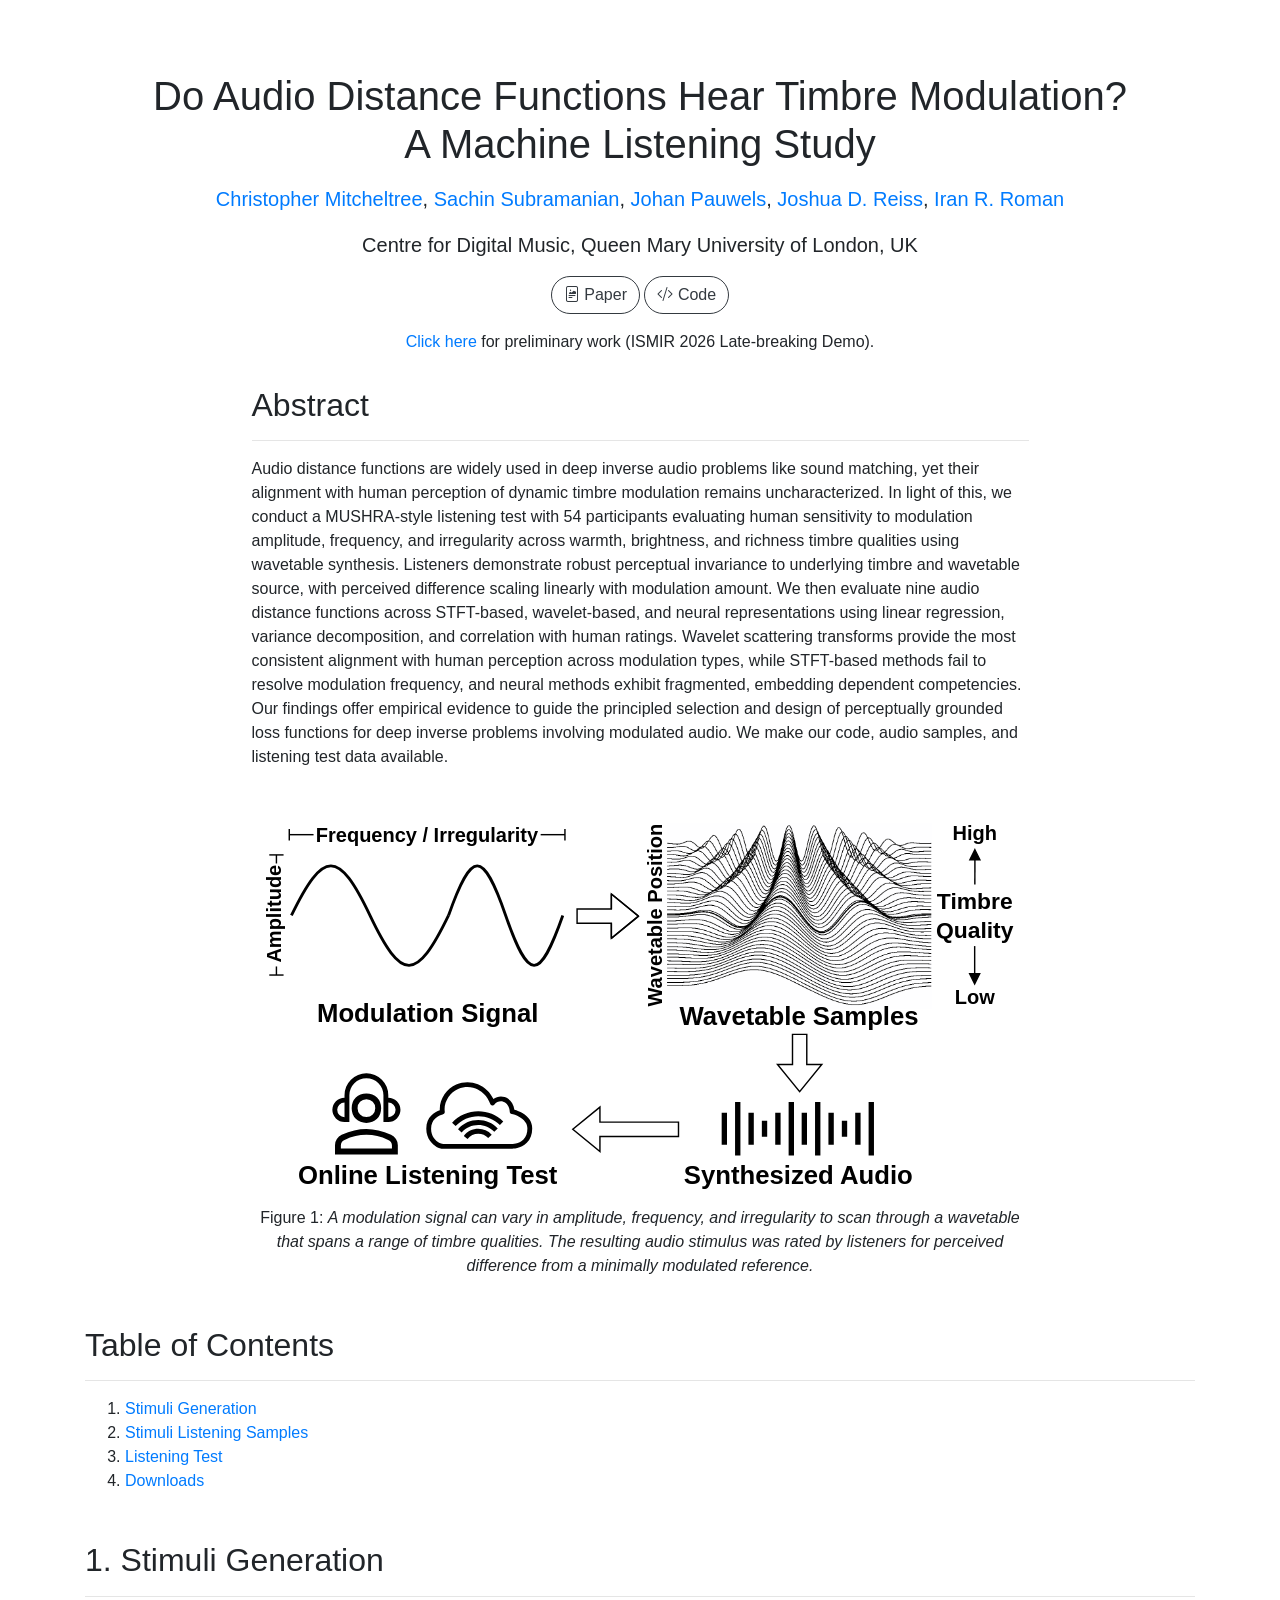
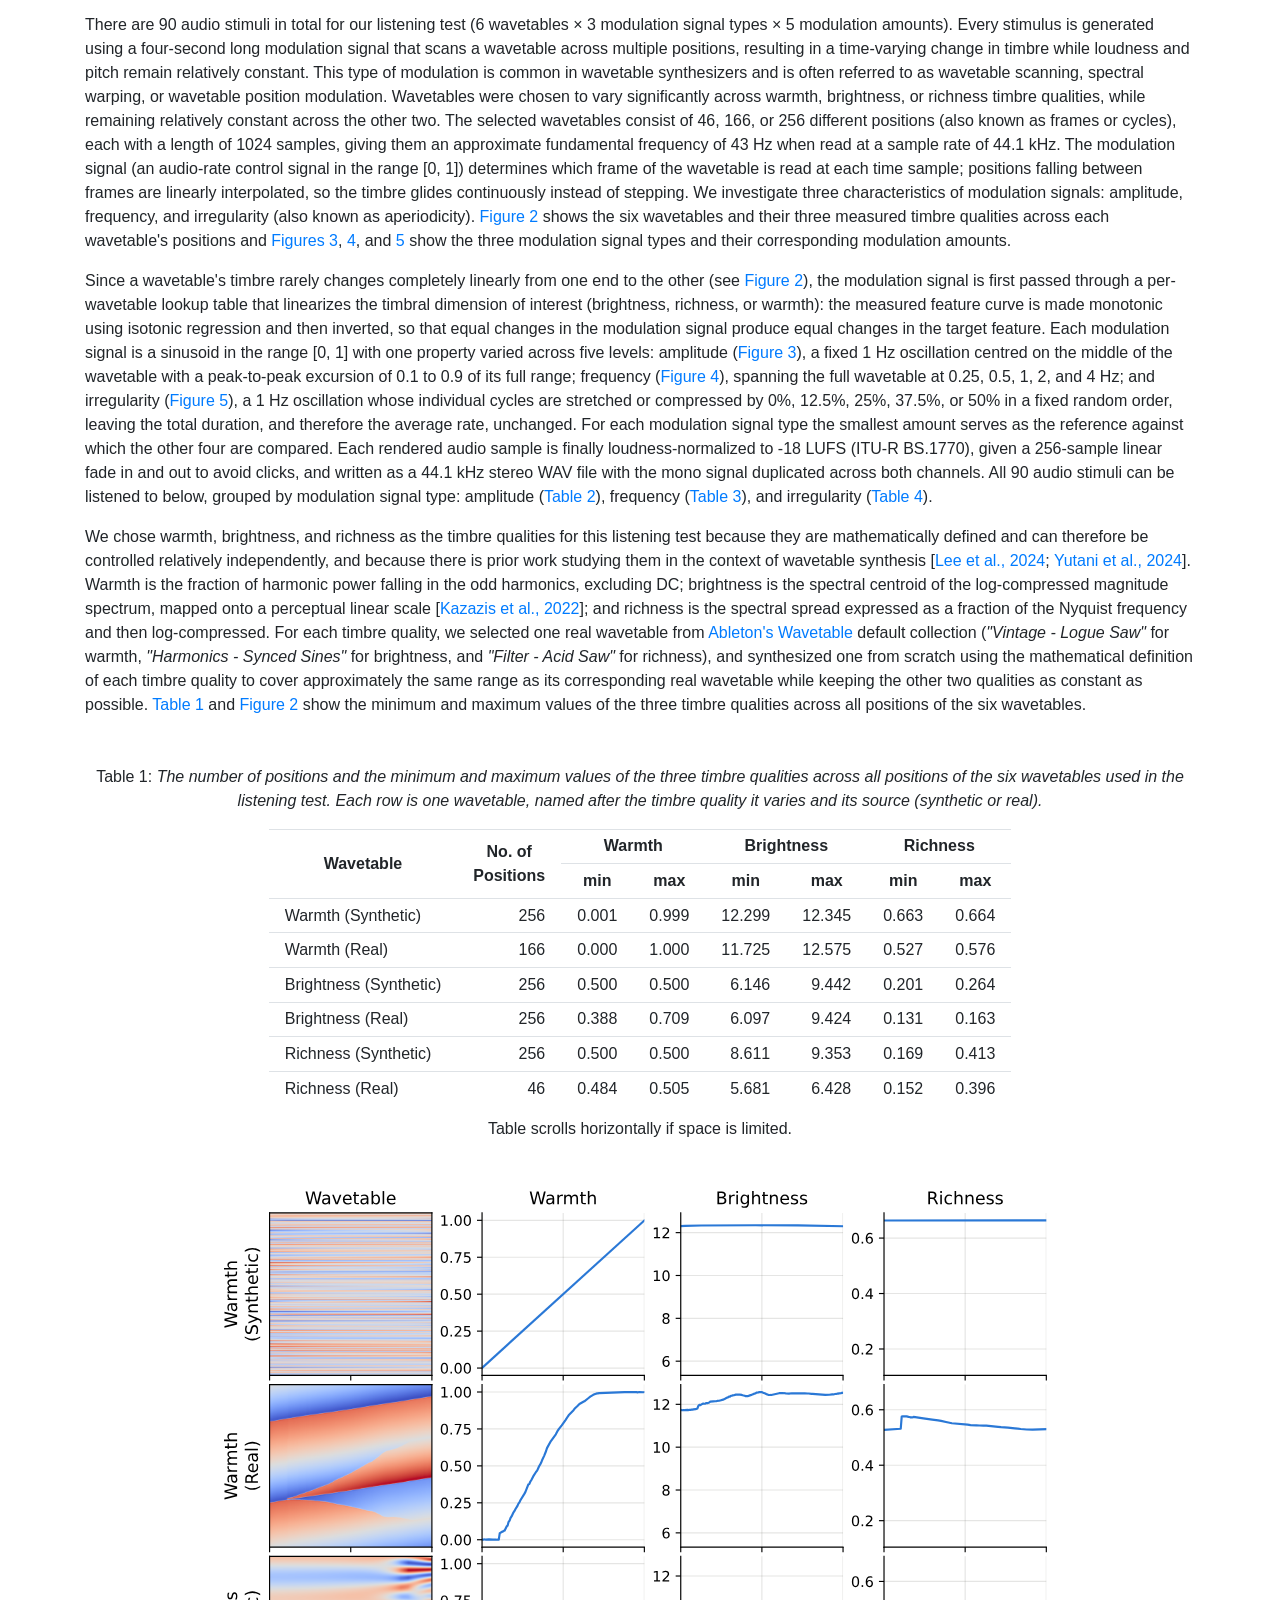
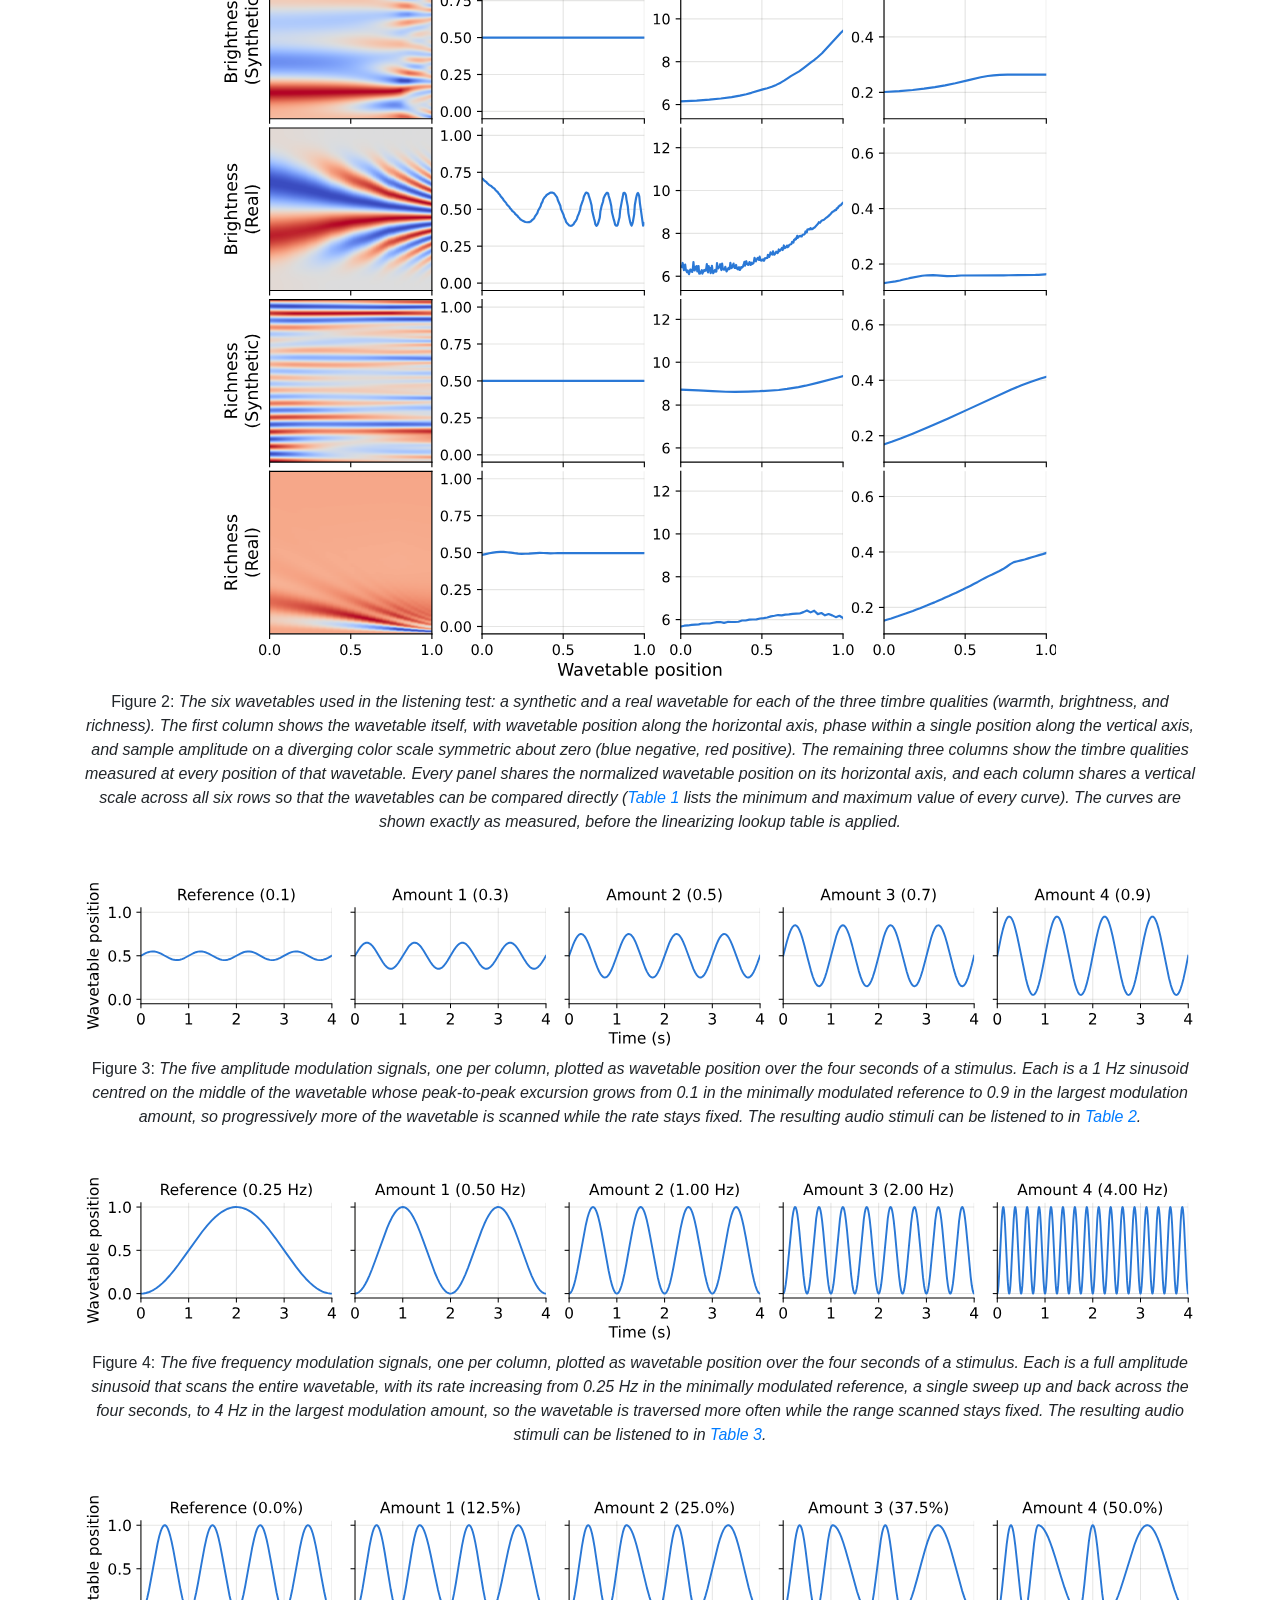
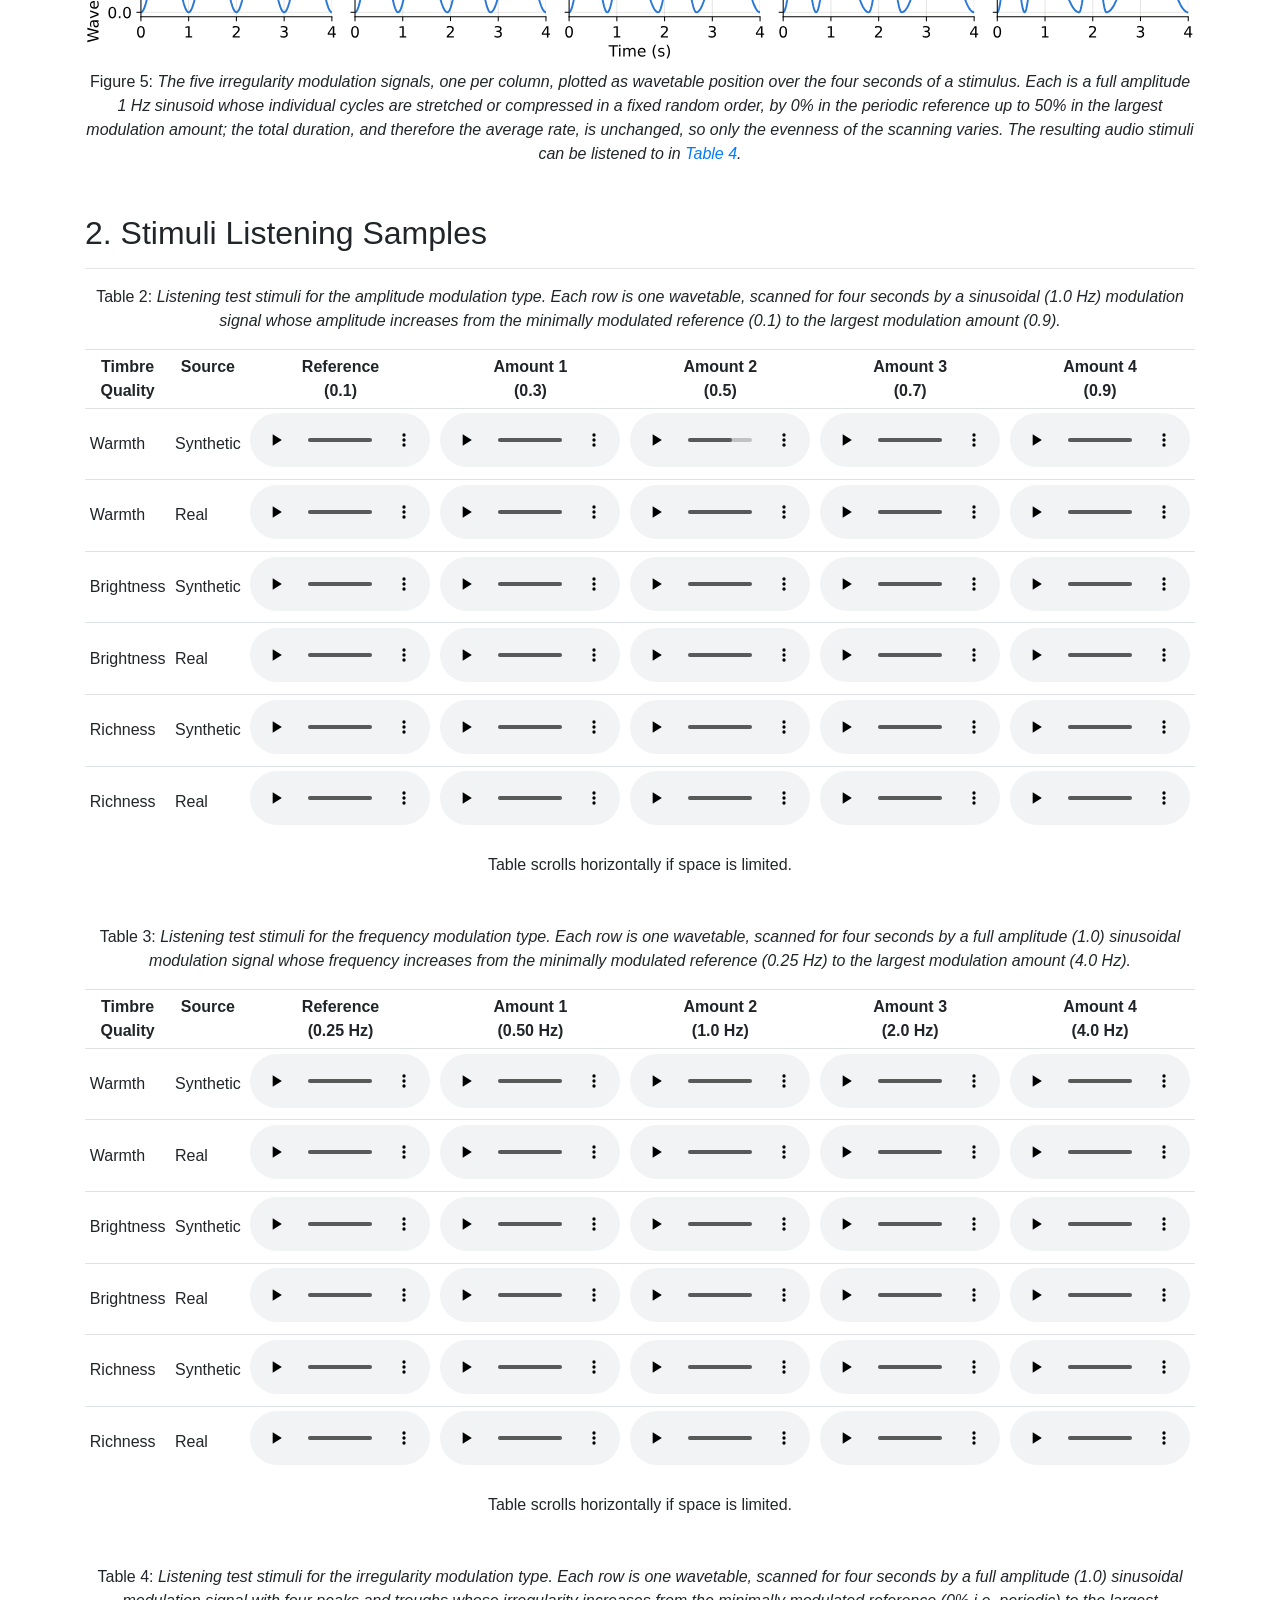
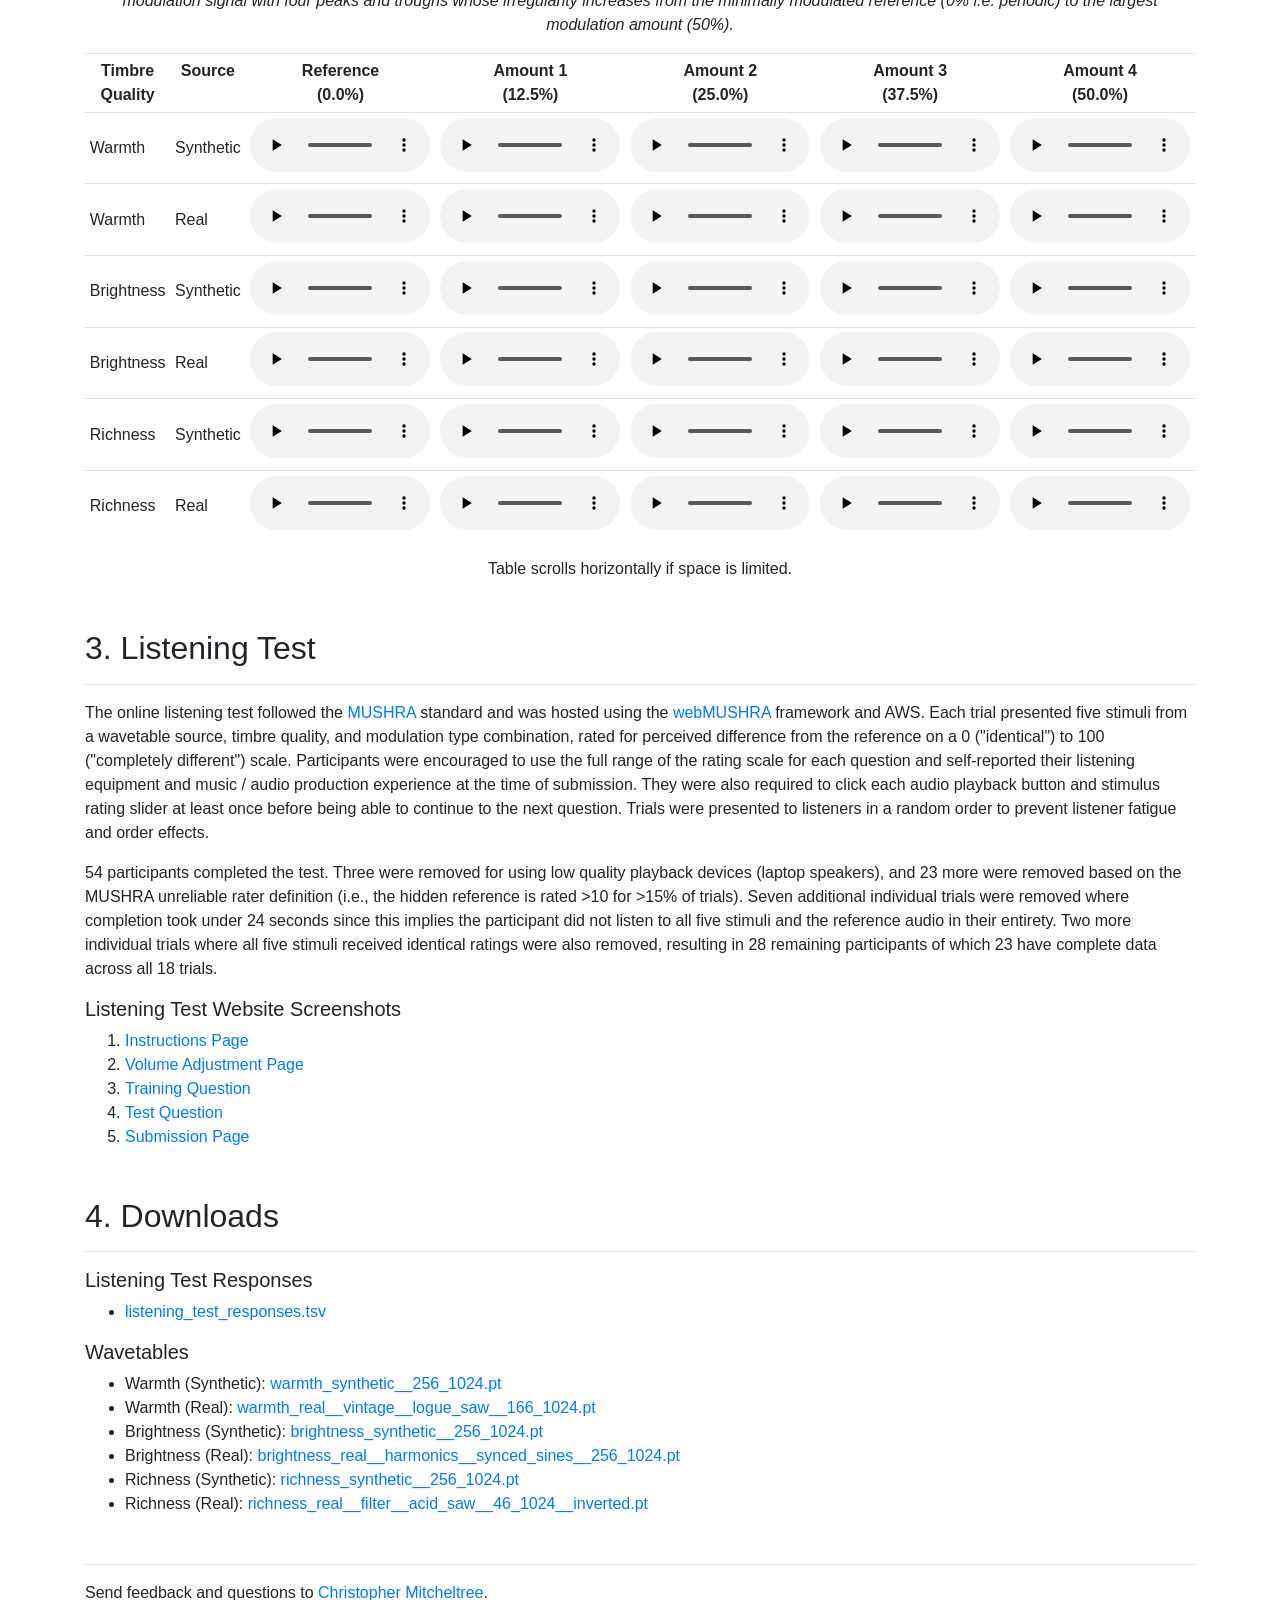
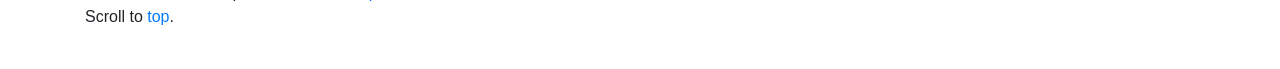
==== commit 1b2f73ac: "[cm] Adding scripts/6_calc_variance_decomposition.py" ====
--- a/docs/index.html
+++ b/docs/index.html
@@ -104,8 +104,19 @@
 <!--        </div>-->
 <!--    </div>-->
 
-    <div class="section">
-        <h2 class="">Stimuli Generation</h2>
+    <div class="section mb-5" id="toc">
+        <h2>Table of Contents</h2>
+        <hr>
+        <ol>
+            <li><a href="#stimuli-generation">Stimuli Generation</a></li>
+            <li><a href="#stimuli-listening-samples">Stimuli Listening Samples</a></li>
+            <li><a href="#listening-test">Listening Test</a></li>
+            <li><a href="#downloads">Downloads</a></li>
+        </ol>
+    </div>
+
+    <div class="section" id="stimuli-generation">
+        <h2 class="">1. Stimuli Generation</h2>
         <hr>
         <div class="section mb-5">
             <p>
@@ -262,8 +273,8 @@
         </p>
     </div>
 
-    <div class="section">
-        <h2 class="">Stimuli Listening Samples</h2>
+    <div class="section" id="stimuli-listening-samples">
+        <h2 class="">2. Stimuli Listening Samples</h2>
         <hr>
 
         <p id="table-amp" style="text-align: center;">
@@ -966,8 +977,8 @@
         </div>
     </div>
 
-    <div class="section mb-5">
-        <h2 class="">Listening Test</h2>
+    <div class="section mb-5" id="listening-test">
+        <h2 class="">3. Listening Test</h2>
         <hr>
         <p>
             The online listening test followed the <a href="https://www.itu.int/rec/R-REC-BS.1116/en" target="_blank">MUSHRA</a> standard and was hosted using the <a href="https://www.audiolabs-erlangen.de/resources/webMUSHRA" target="_blank">webMUSHRA</a> framework and AWS.
@@ -1002,8 +1013,8 @@
         </ol>
     </div>
 
-    <div class="section mb-5">
-        <h2 class="">Downloads</h2>
+    <div class="section mb-5" id="downloads">
+        <h2 class="">4. Downloads</h2>
         <hr>
         <h5>Listening Test Responses</h5>
         <ul>
--- a/docs/styles.css
+++ b/docs/styles.css
@@ -121,9 +121,14 @@
     padding-right: 1rem;
 }
 
-/* breathing room when jumping to a figure or table anchor */
+/* breathing room when jumping to a figure, table, or section anchor */
 [id^="fig-"],
-[id^="table-"] {
+[id^="table-"],
+#stimuli-generation,
+#stimuli-listening-samples,
+#listening-test,
+#downloads,
+#toc {
     scroll-margin-top: 1.5rem;
 }
 
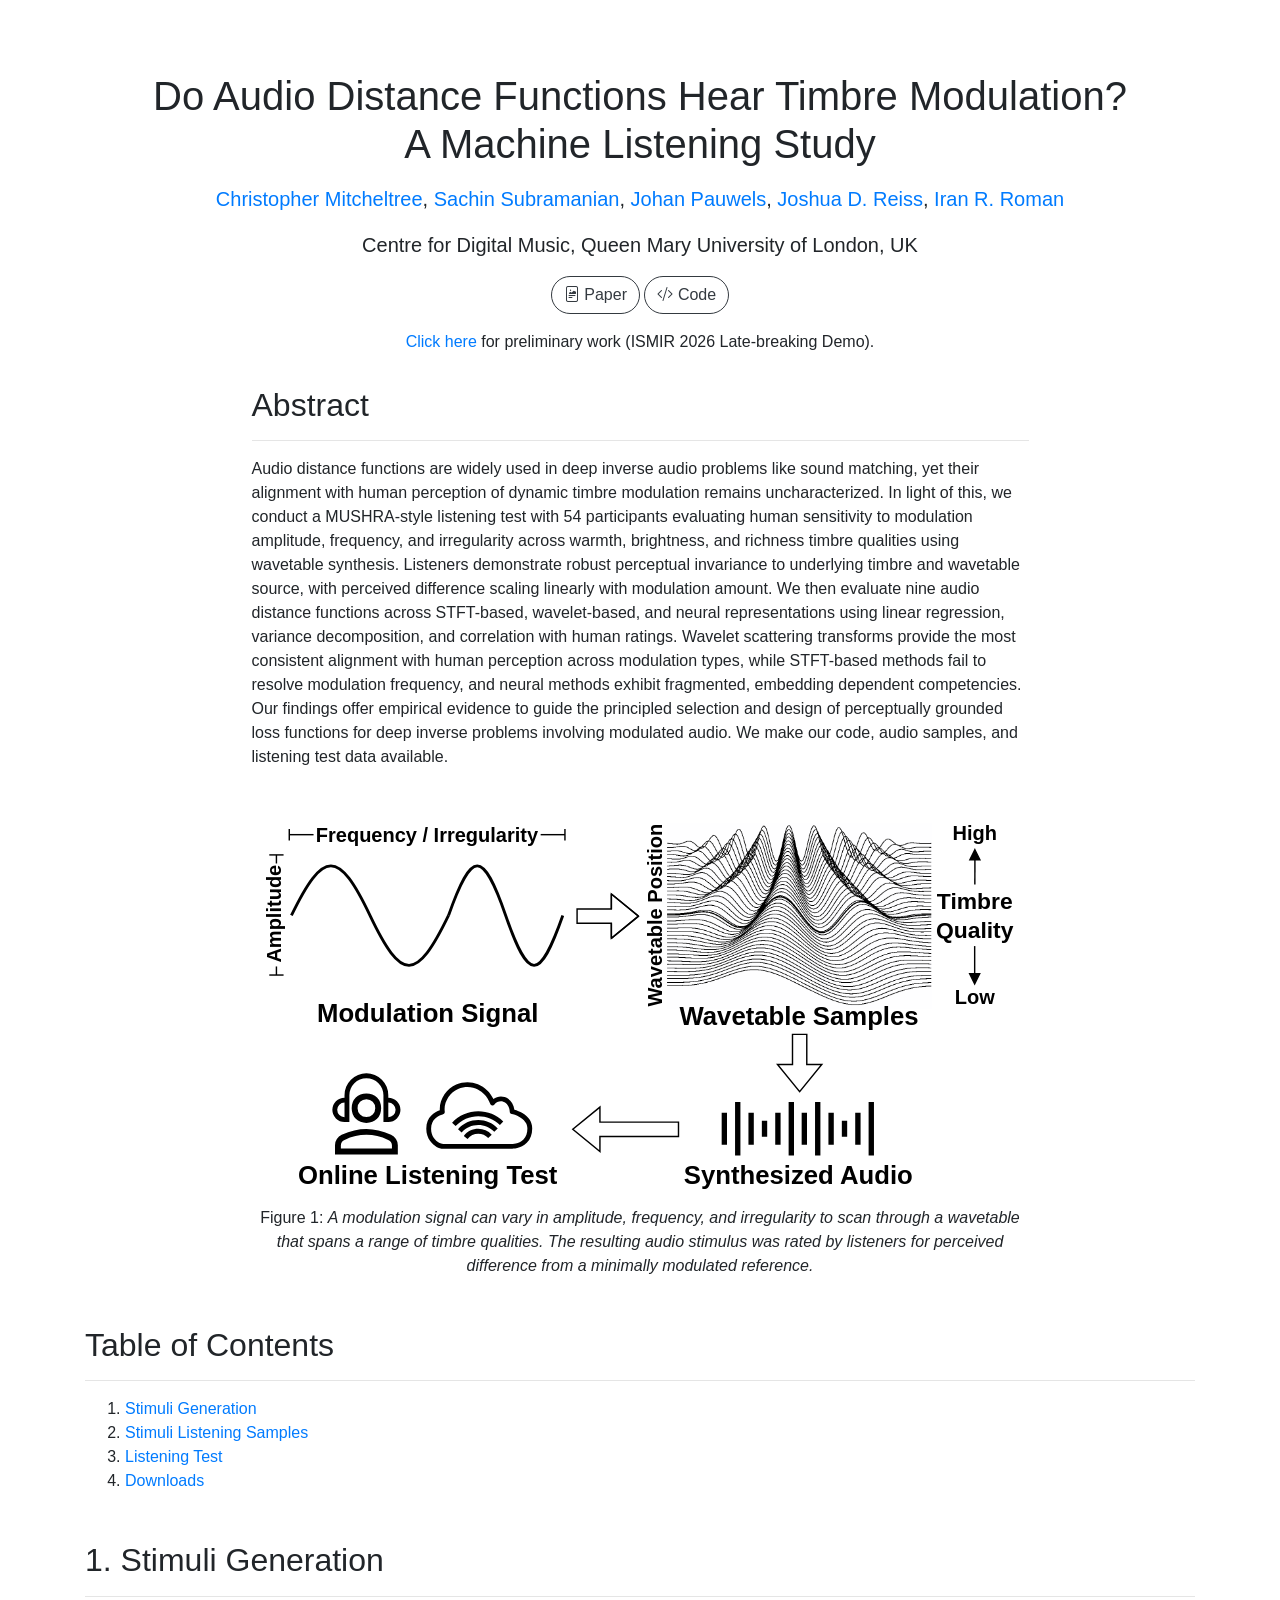
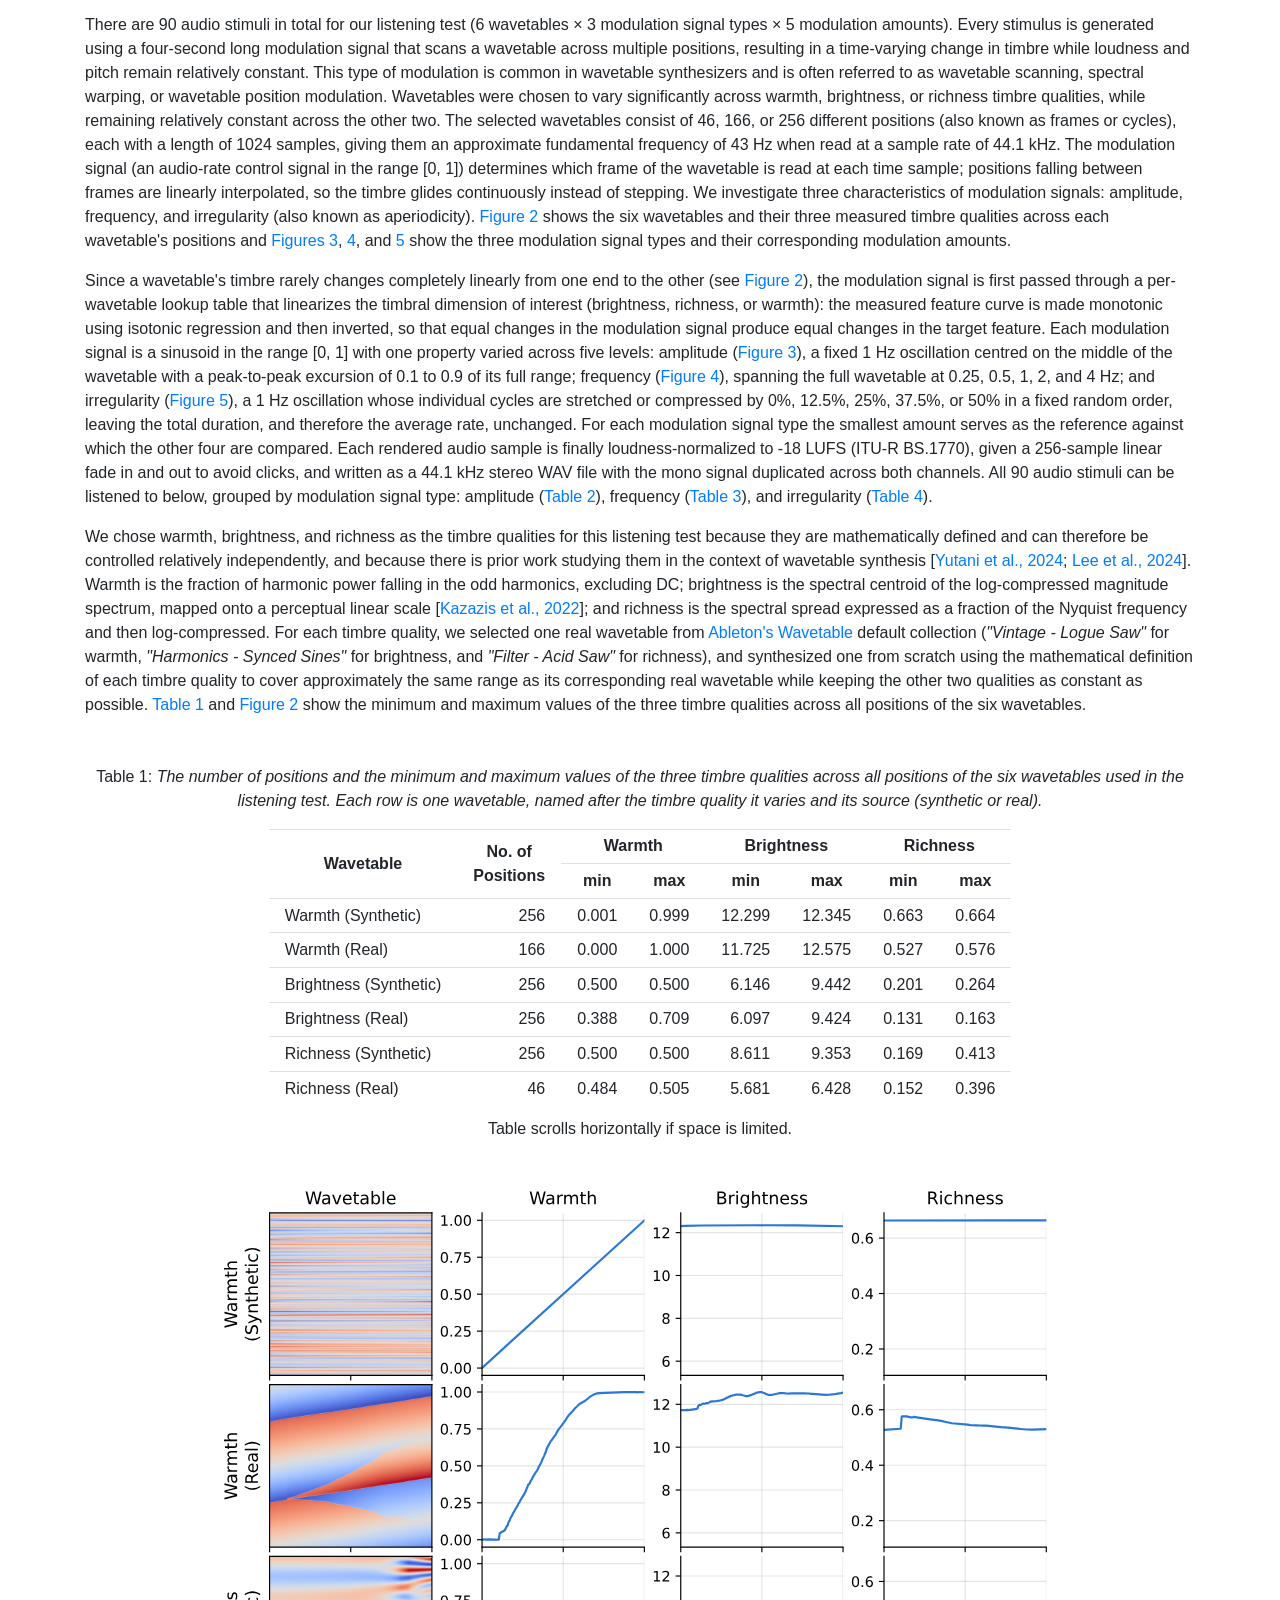
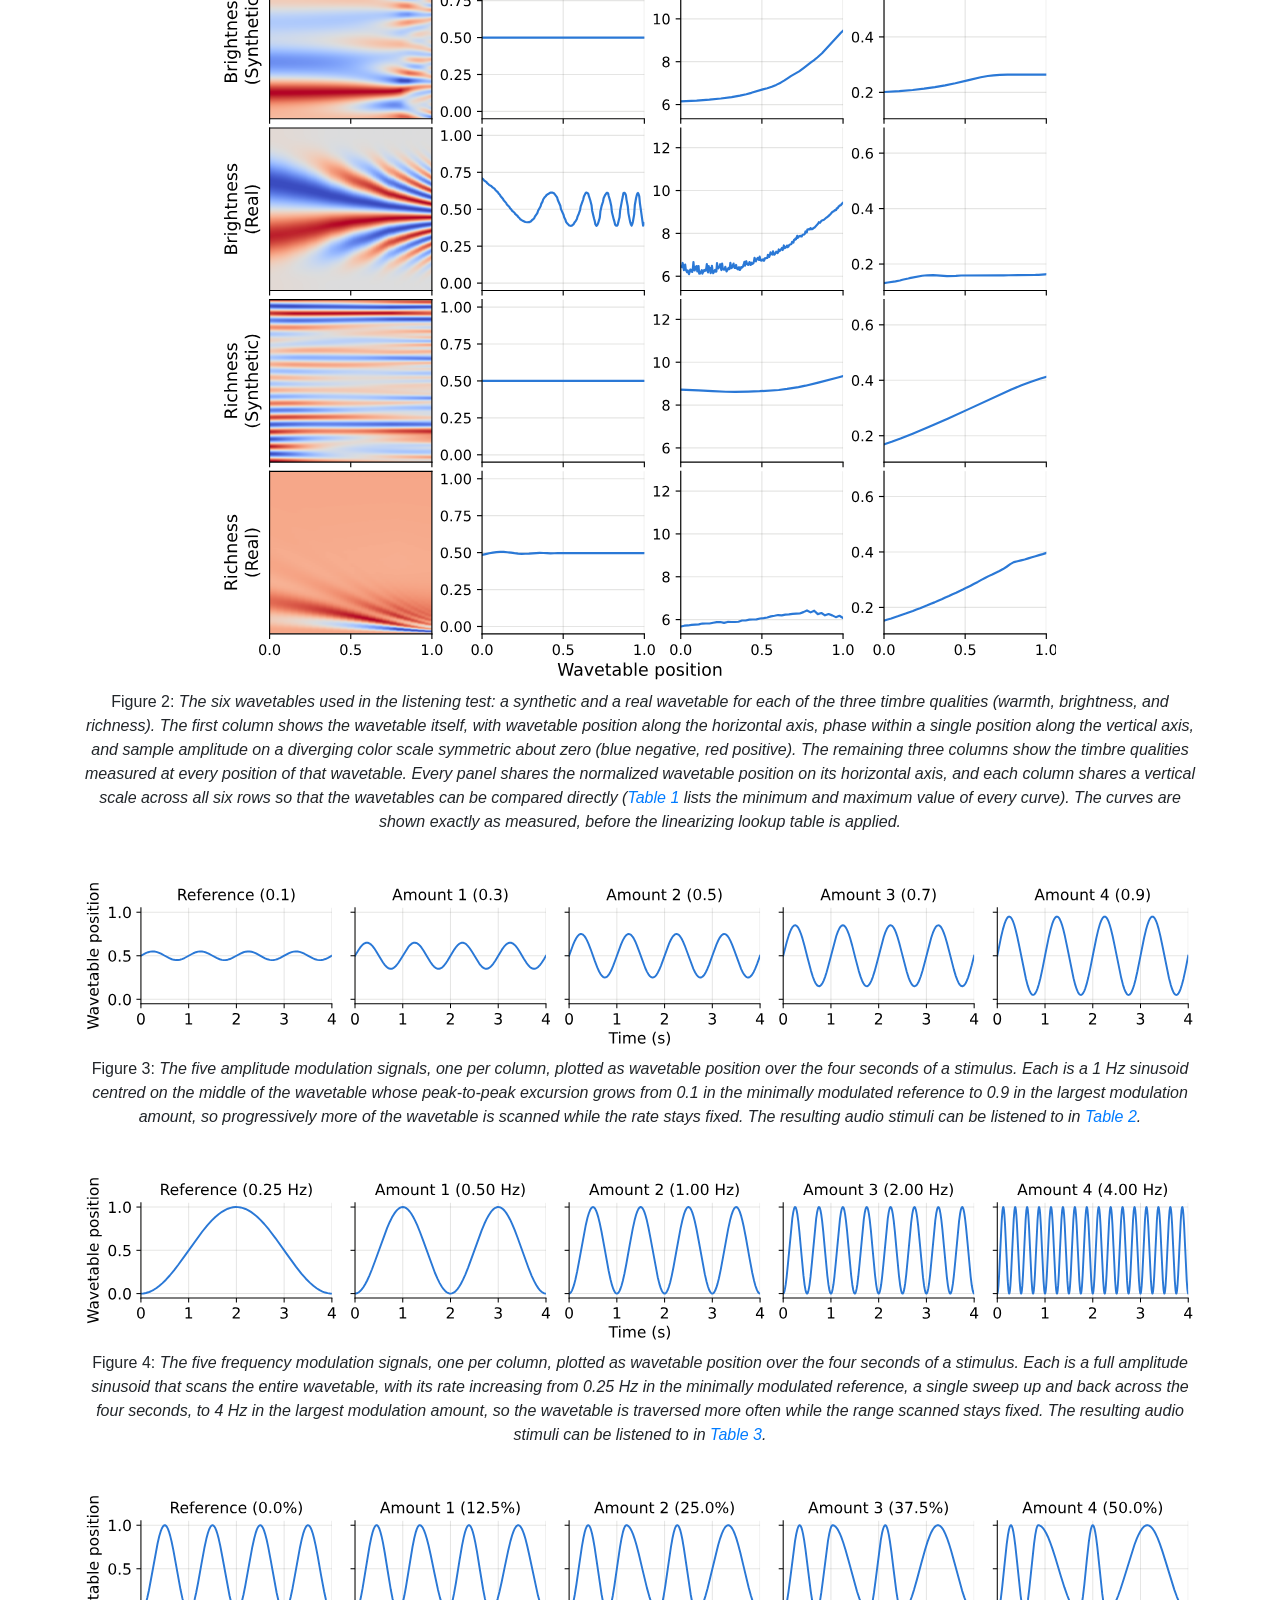
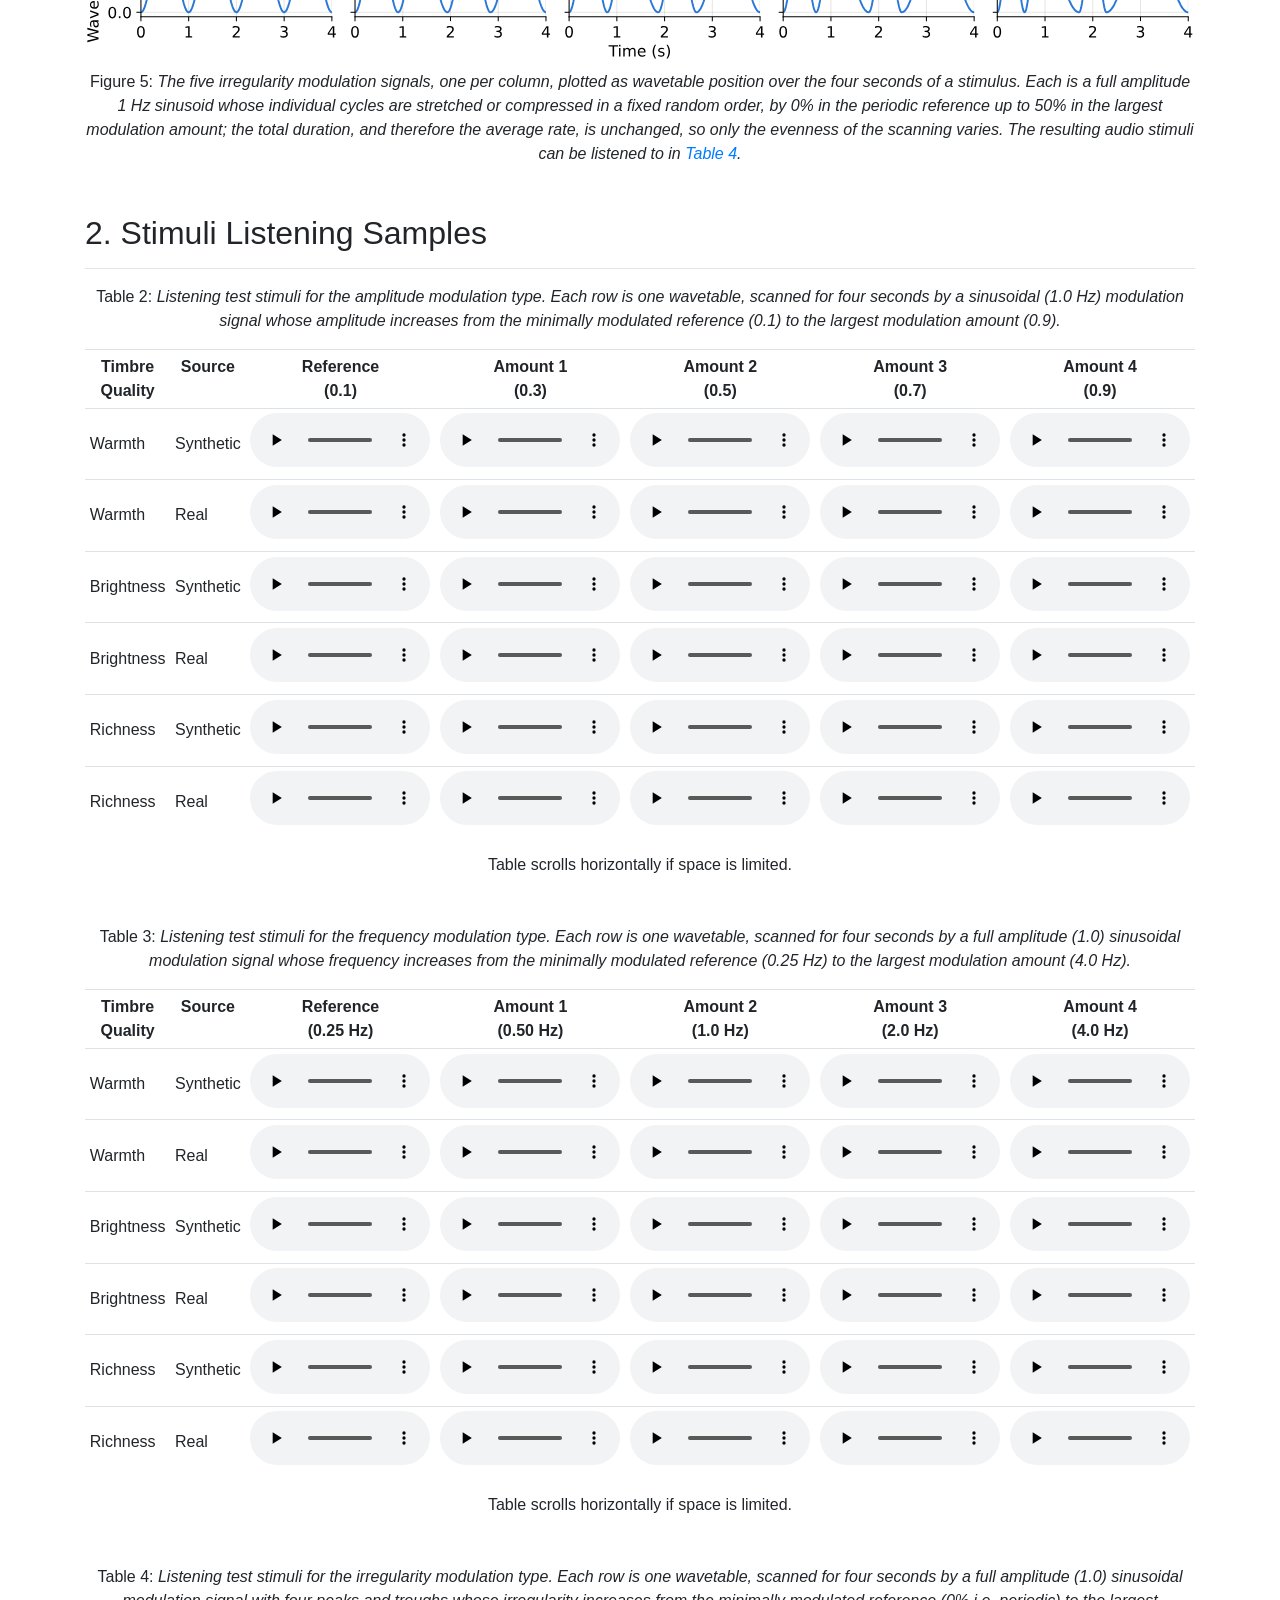
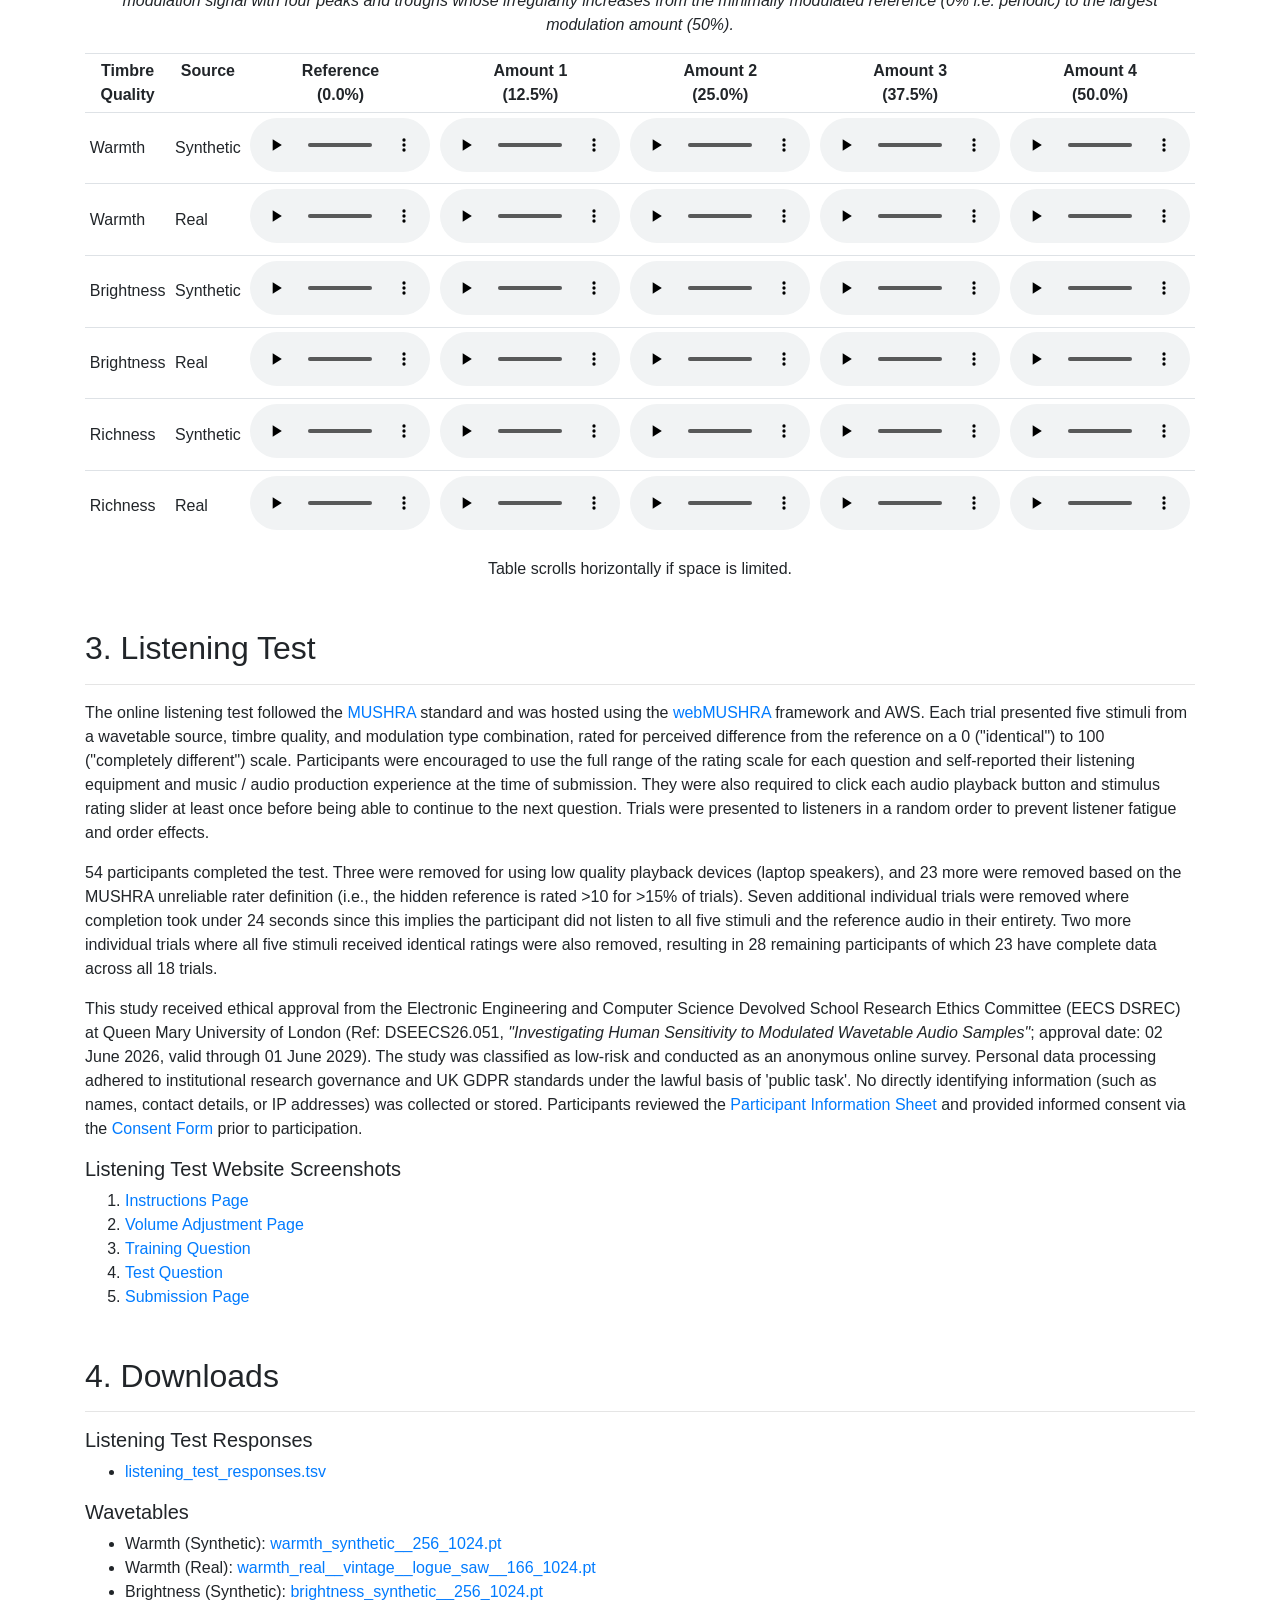
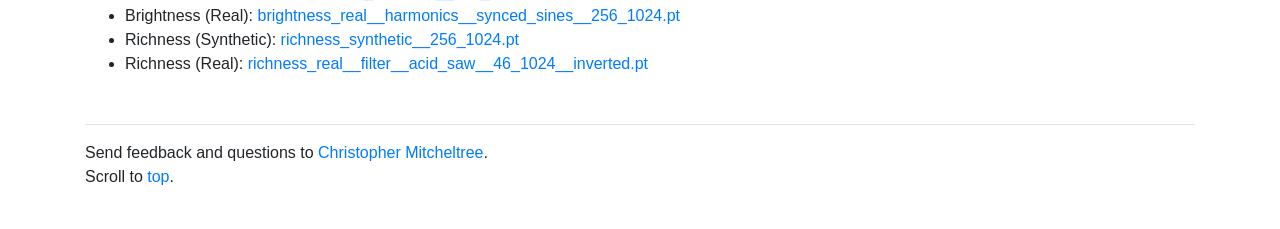
==== commit fdc7f852: "[cm] Adding ethics approval paragraph" ====
--- a/docs/index.html
+++ b/docs/index.html
@@ -137,7 +137,7 @@
                 All 90 audio stimuli can be listened to below, grouped by modulation signal type: amplitude (<a href="#table-amp">Table 2</a>), frequency (<a href="#table-freq">Table 3</a>), and irregularity (<a href="#table-reg">Table 4</a>).
             </p>
             <p>
-                We chose warmth, brightness, and richness as the timbre qualities for this listening test because they are mathematically defined and can therefore be controlled relatively independently, and because there is prior work studying them in the context of wavetable synthesis [<a href="https://doi.org/10.48550/arXiv.2407.19862" target=”_blank”>Lee et al., 2024</a>; <a href="https://doi.org/10.1109/APSIPAASC63619.2025.10848699" target=”_blank”>Yutani et al., 2024</a>].
+                We chose warmth, brightness, and richness as the timbre qualities for this listening test because they are mathematically defined and can therefore be controlled relatively independently, and because there is prior work studying them in the context of wavetable synthesis [<a href="https://doi.org/10.1109/APSIPAASC63619.2025.10848699" target=”_blank”>Yutani et al., 2024</a>; <a href="https://doi.org/10.48550/arXiv.2407.19862" target=”_blank”>Lee et al., 2024</a>].
                 Warmth is the fraction of harmonic power falling in the odd harmonics, excluding DC; brightness is the spectral centroid of the log-compressed magnitude spectrum, mapped onto a perceptual linear scale [<a href="https://doi.org/10.3389/fpsyg.2022.835401" target=”_blank”>Kazazis et al., 2022</a>]; and richness is the spectral spread expressed as a fraction of the Nyquist frequency and then log-compressed.
                 For each timbre quality, we selected one real wavetable from <a href="https://www.ableton.com/en/packs/wavetable/" target=”_blank”>Ableton's Wavetable</a> default collection (<em>"Vintage - Logue Saw"</em> for warmth, <em>"Harmonics - Synced Sines"</em> for brightness, and <em>"Filter - Acid Saw"</em> for richness), and synthesized one from scratch using the mathematical definition of each timbre quality to cover approximately the same range as its corresponding real wavetable while keeping the other two qualities as constant as possible.
                 <a href="#table-feature-ranges">Table 1</a> and <a href="#fig-wavetables">Figure 2</a> show the minimum and maximum values of the three timbre qualities across all positions of the six wavetables.
@@ -978,7 +978,7 @@
     </div>
 
     <div class="section mb-5" id="listening-test">
-        <h2 class="">3. Listening Test</h2>
+        <h2>3. Listening Test</h2>
         <hr>
         <p>
             The online listening test followed the <a href="https://www.itu.int/rec/R-REC-BS.1116/en" target="_blank">MUSHRA</a> standard and was hosted using the <a href="https://www.audiolabs-erlangen.de/resources/webMUSHRA" target="_blank">webMUSHRA</a> framework and AWS.
@@ -986,13 +986,22 @@
             Participants were encouraged to use the full range of the rating scale for each question and self-reported their listening equipment and music / audio production experience at the time of submission.
             They were also required to click each audio playback button and stimulus rating slider at least once before being able to continue to the next question.
             Trials were presented to listeners in a random order to prevent listener fatigue and order effects.
-         </p>
+        </p>
         <p>
             54 participants completed the test.
             Three were removed for using low quality playback devices (laptop speakers), and 23 more were removed based on the MUSHRA unreliable rater definition (i.e., the hidden reference is rated >10 for >15% of trials).
             Seven additional individual trials were removed where completion took under 24 seconds since this implies the participant did not listen to all five stimuli and the reference audio in their entirety.
             Two more individual trials where all five stimuli received identical ratings were also removed, resulting in 28 remaining participants of which 23 have complete data across all 18 trials.
         </p>
+        <p>
+            This study received ethical approval from the Electronic Engineering and Computer Science Devolved School Research Ethics Committee (EECS DSREC) at Queen Mary University of London (Ref: DSEECS26.051, <em>"Investigating Human Sensitivity to Modulated Wavetable Audio Samples"</em>; approval date: 02 June 2026, valid through 01 June 2029).
+            The study was classified as low-risk and conducted as an anonymous online survey.
+            Personal data processing adhered to institutional research governance and UK GDPR standards under the lawful basis of 'public task'.
+            No directly identifying information (such as names, contact details, or IP addresses) was collected or stored.
+            Participants reviewed the <a href="https://drive.google.com/file/d/1C3JvandrGuZDRbpk4JYd7nDrQAZJbbPe/view?usp=drive_link" target="_blank">Participant Information Sheet</a> and provided informed consent via the <a href="https://drive.google.com/file/d/1MZS9V7fUpNYdwZtYLiTykn0MR4Ej-wdD/view?usp=drive_link" target="_blank">Consent Form</a> prior to participation.
+        </p>
+
+
         <h5>Listening Test Website Screenshots</h5>
         <ol>
             <li>
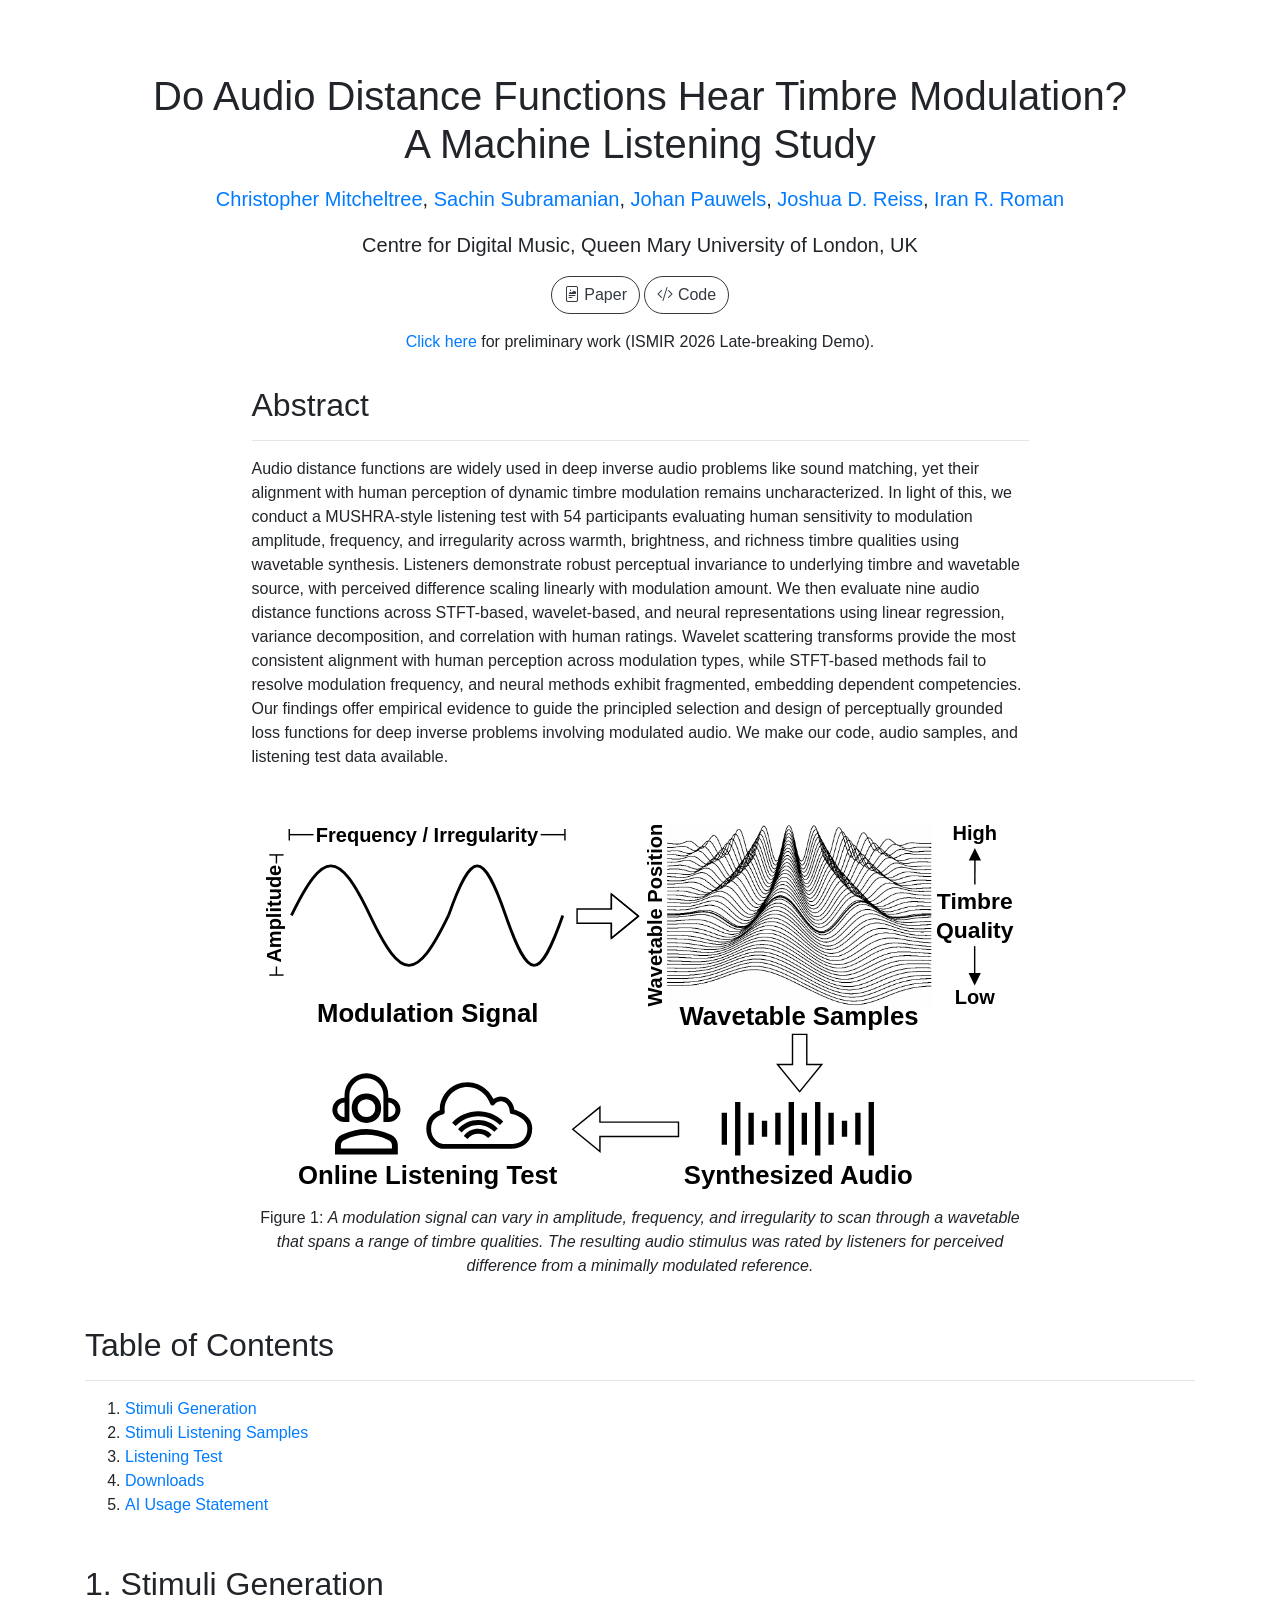
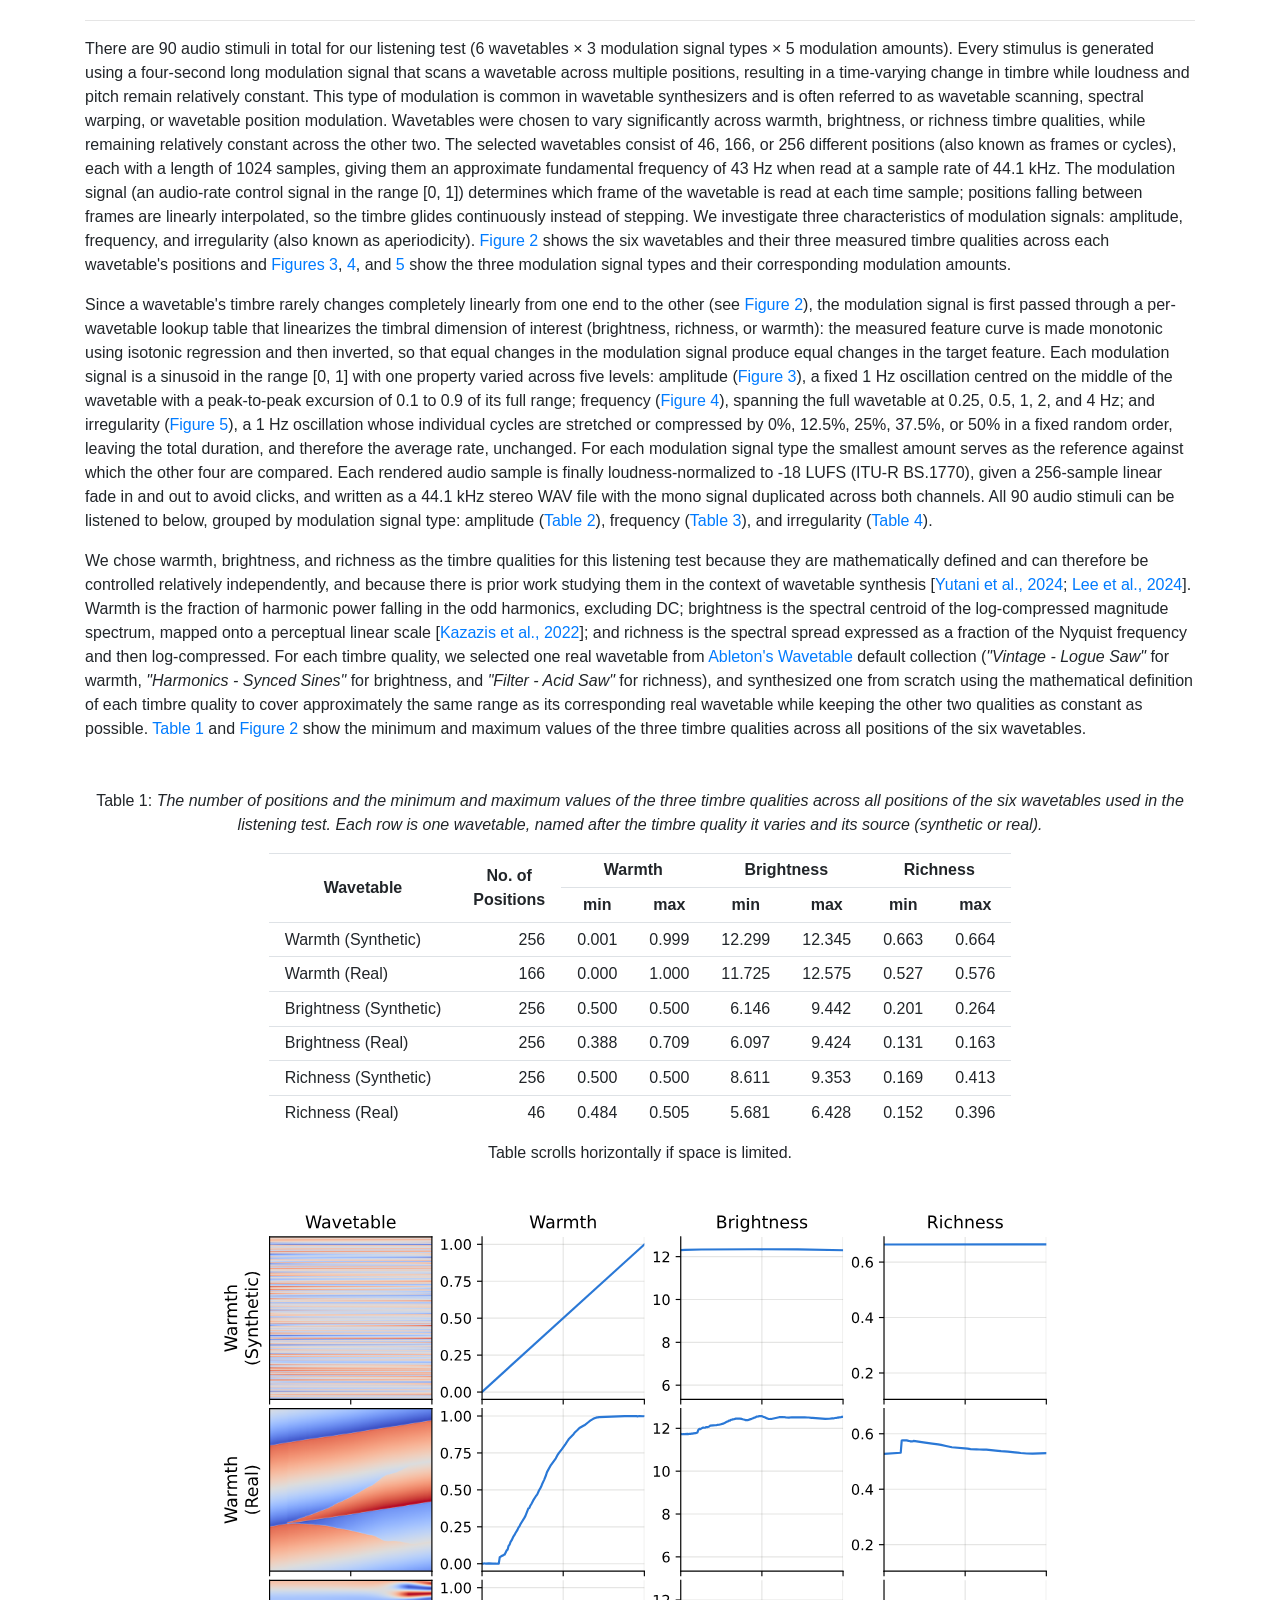
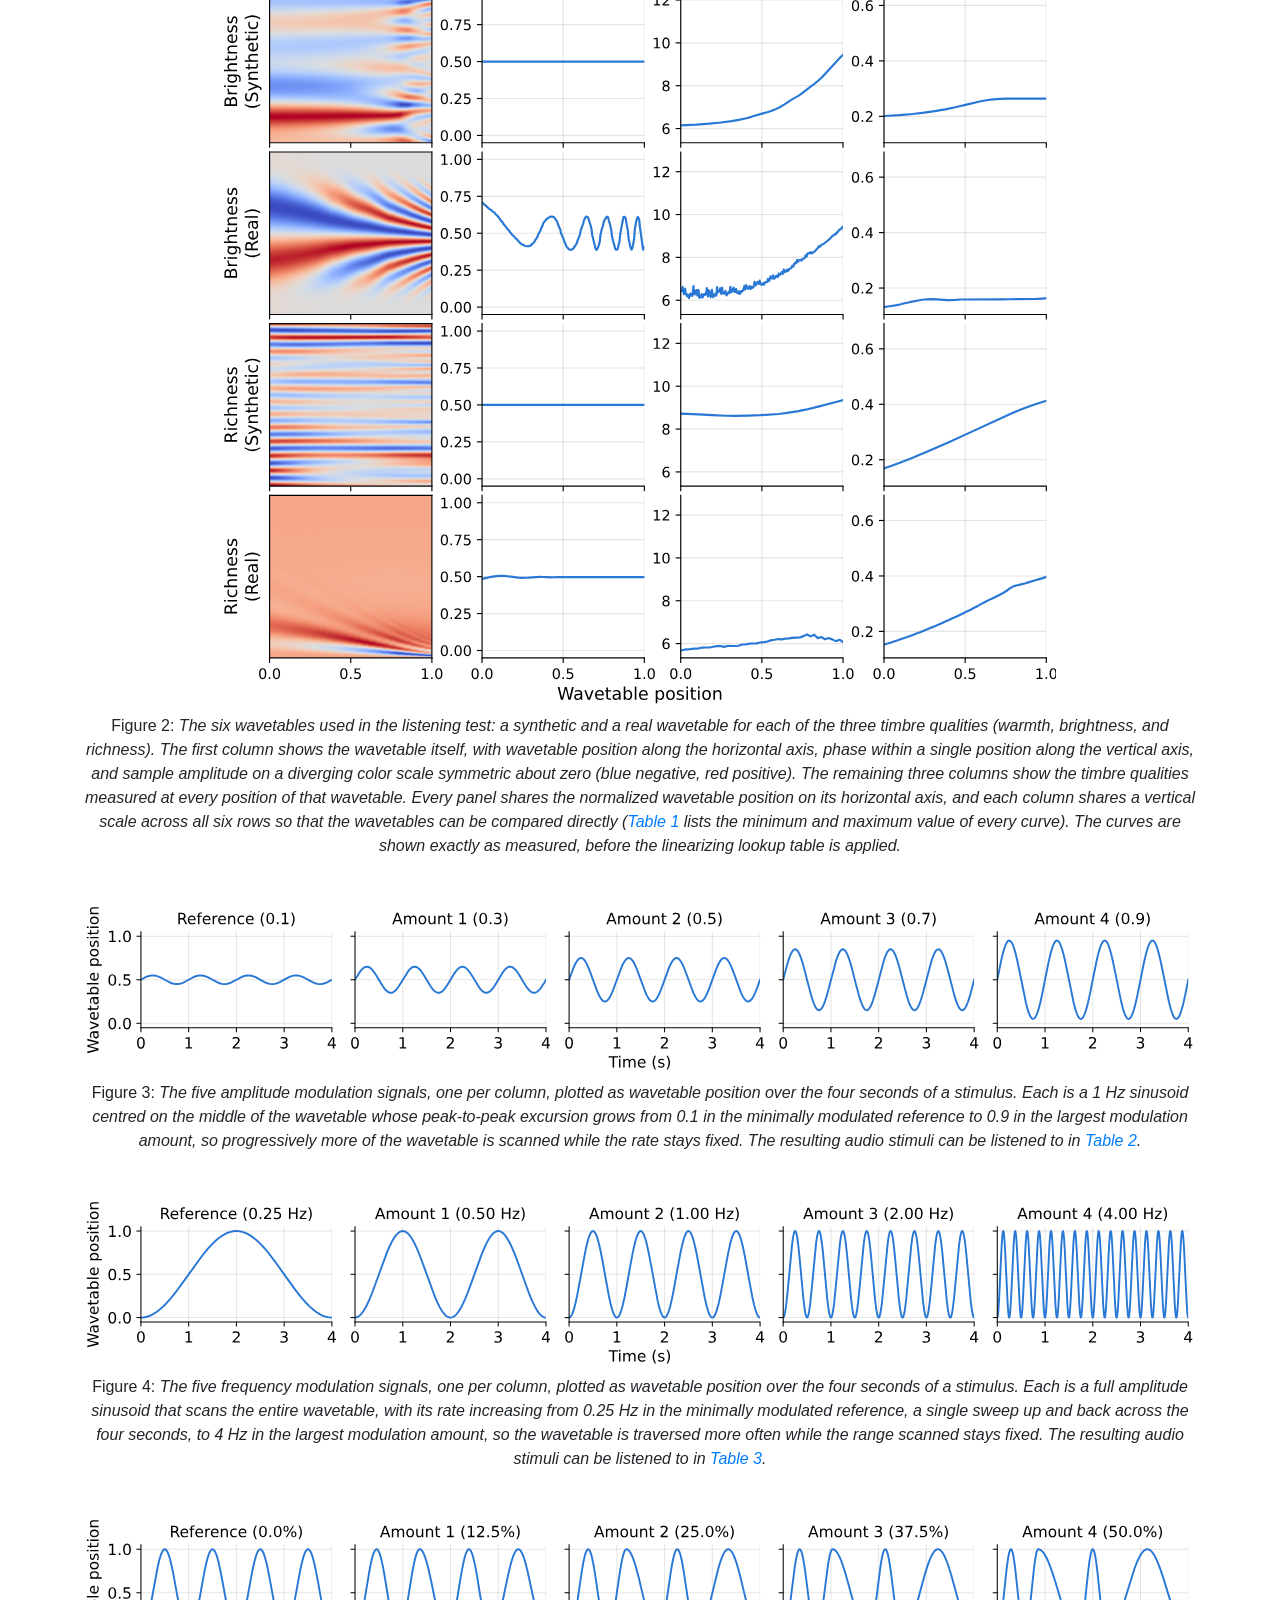
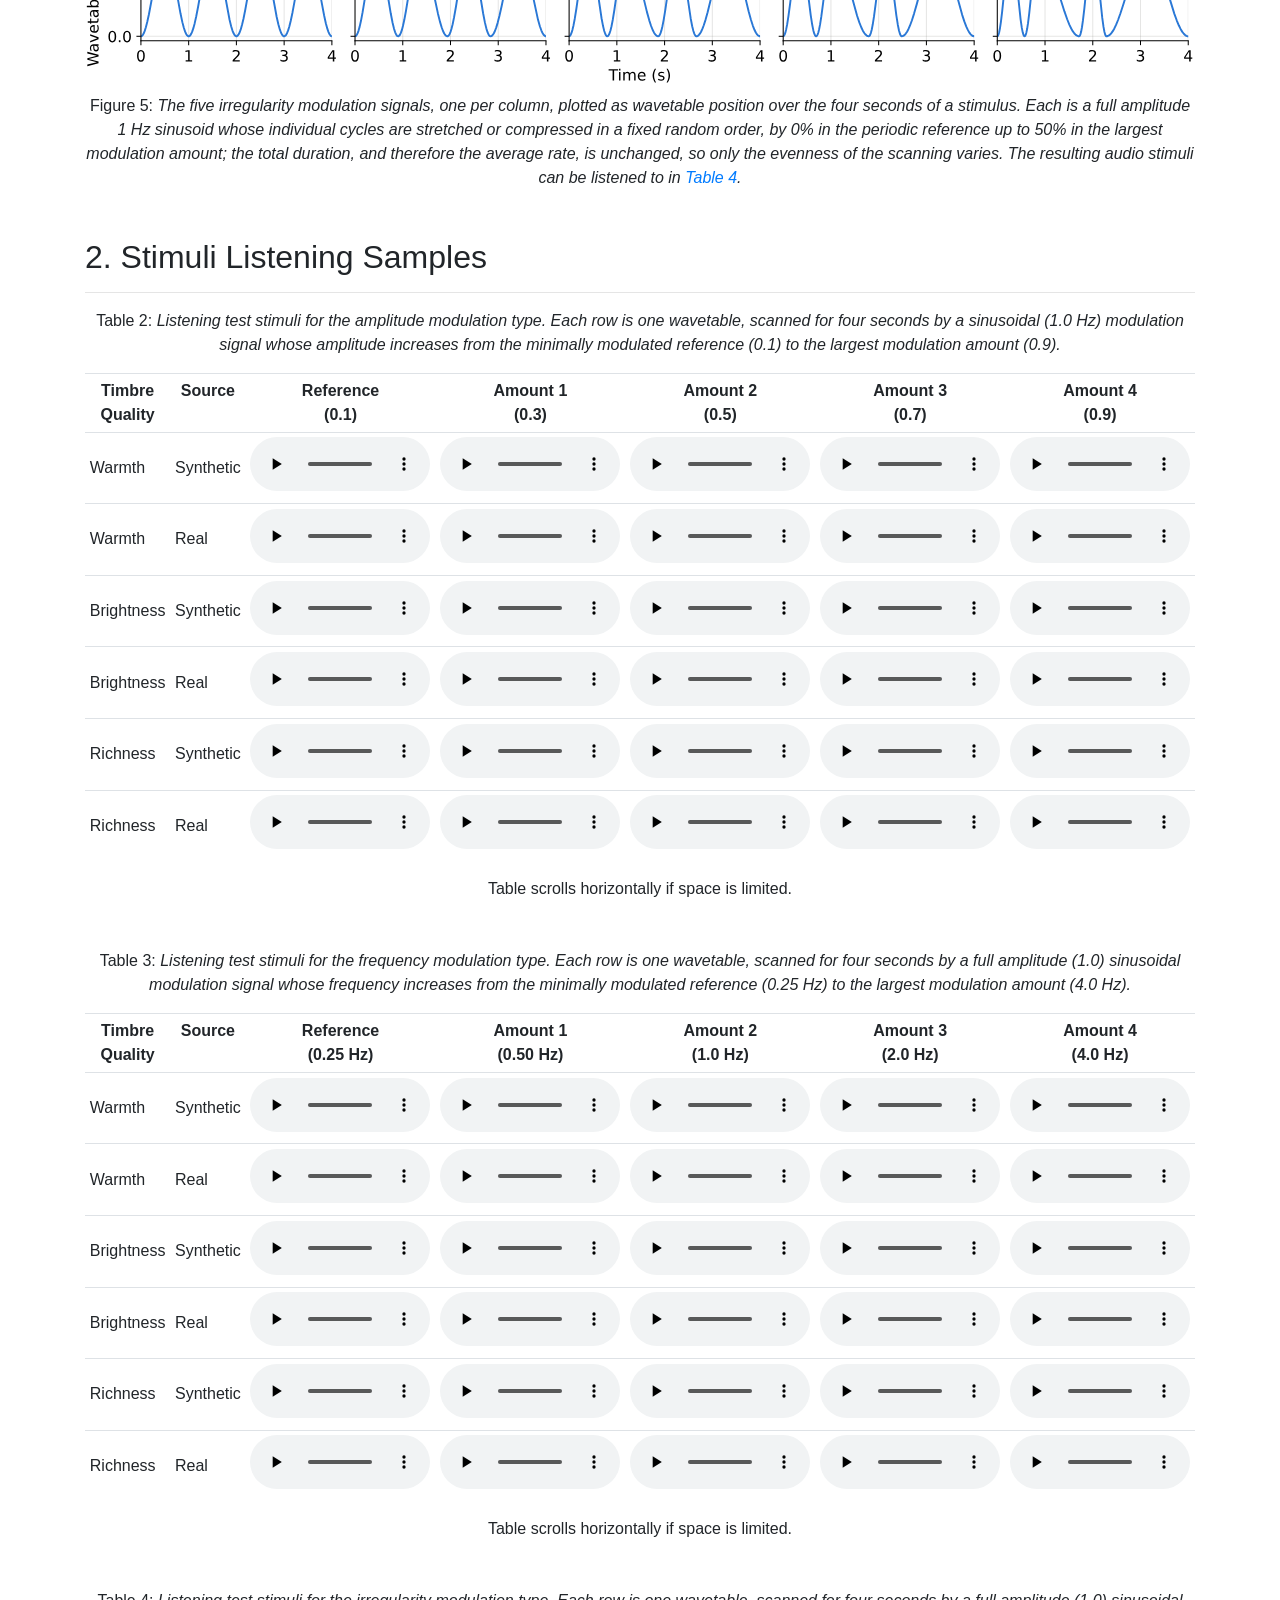
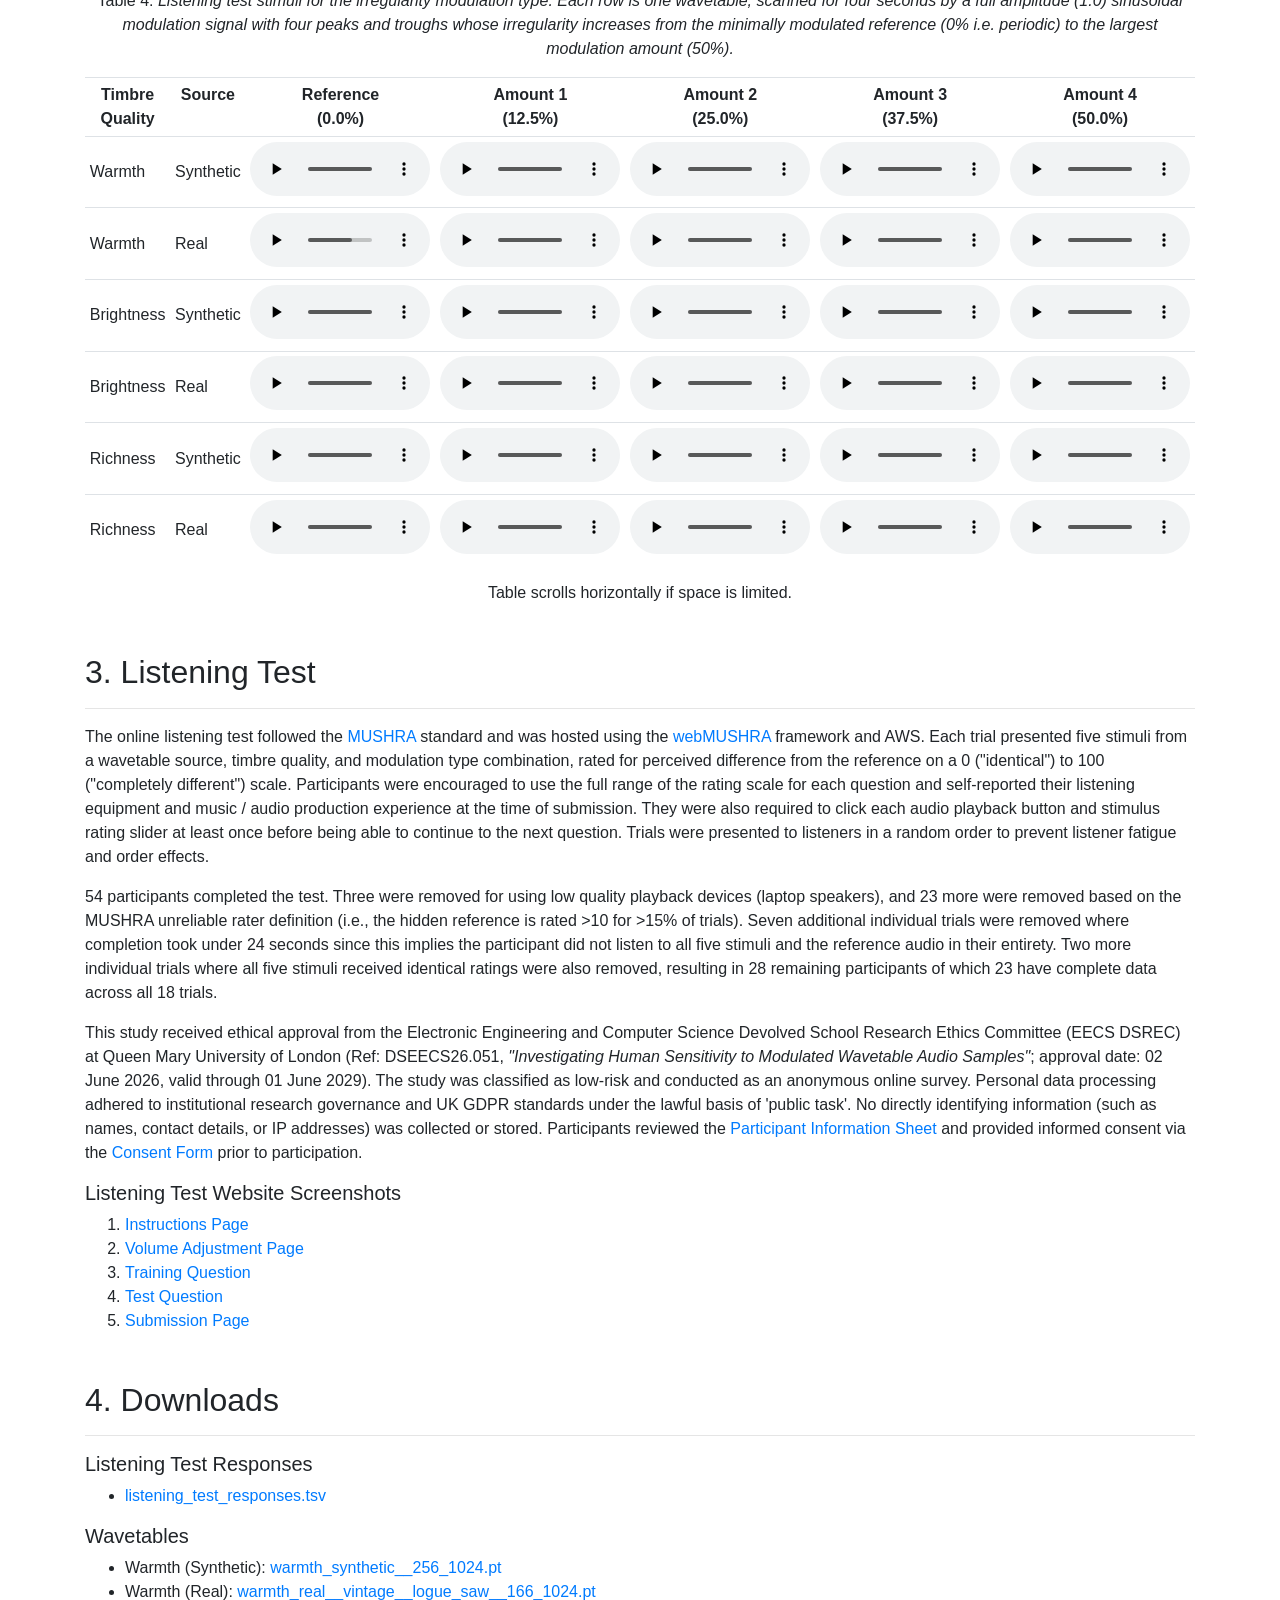
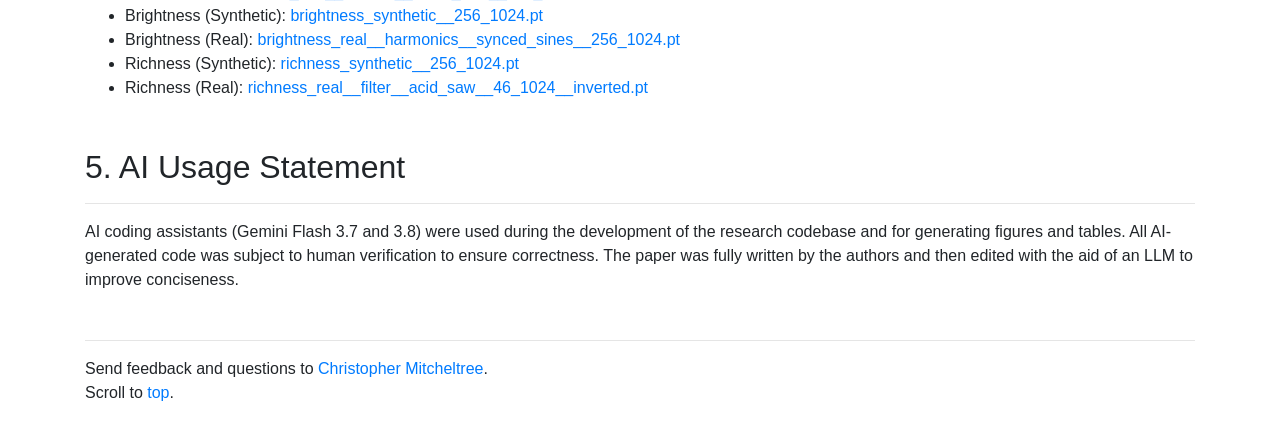
==== commit 49112f0c: "[cm] Updating README" ====
--- a/docs/index.html
+++ b/docs/index.html
@@ -112,6 +112,7 @@
             <li><a href="#stimuli-listening-samples">Stimuli Listening Samples</a></li>
             <li><a href="#listening-test">Listening Test</a></li>
             <li><a href="#downloads">Downloads</a></li>
+            <li><a href="#ai-usage-statement">AI Usage Statement</a></li>
         </ol>
     </div>
 
@@ -1054,6 +1055,16 @@
         </ul>
     </div>
 
+    <div class="section mb-5" id="ai-usage-statement">
+        <h2 class="">5. AI Usage Statement</h2>
+        <hr>
+        <p>
+            AI coding assistants (Gemini Flash 3.7 and 3.8) were used during the development of the research codebase and for generating figures and tables. 
+            All AI-generated code was subject to human verification to ensure correctness. 
+            The paper was fully written by the authors and then edited with the aid of an LLM to improve conciseness.
+        </p>
+    </div>
+
     <hr>
     <footer>
         <p>
--- a/docs/styles.css
+++ b/docs/styles.css
@@ -128,6 +128,7 @@
 #stimuli-listening-samples,
 #listening-test,
 #downloads,
+#ai-usage-statement,
 #toc {
     scroll-margin-top: 1.5rem;
 }
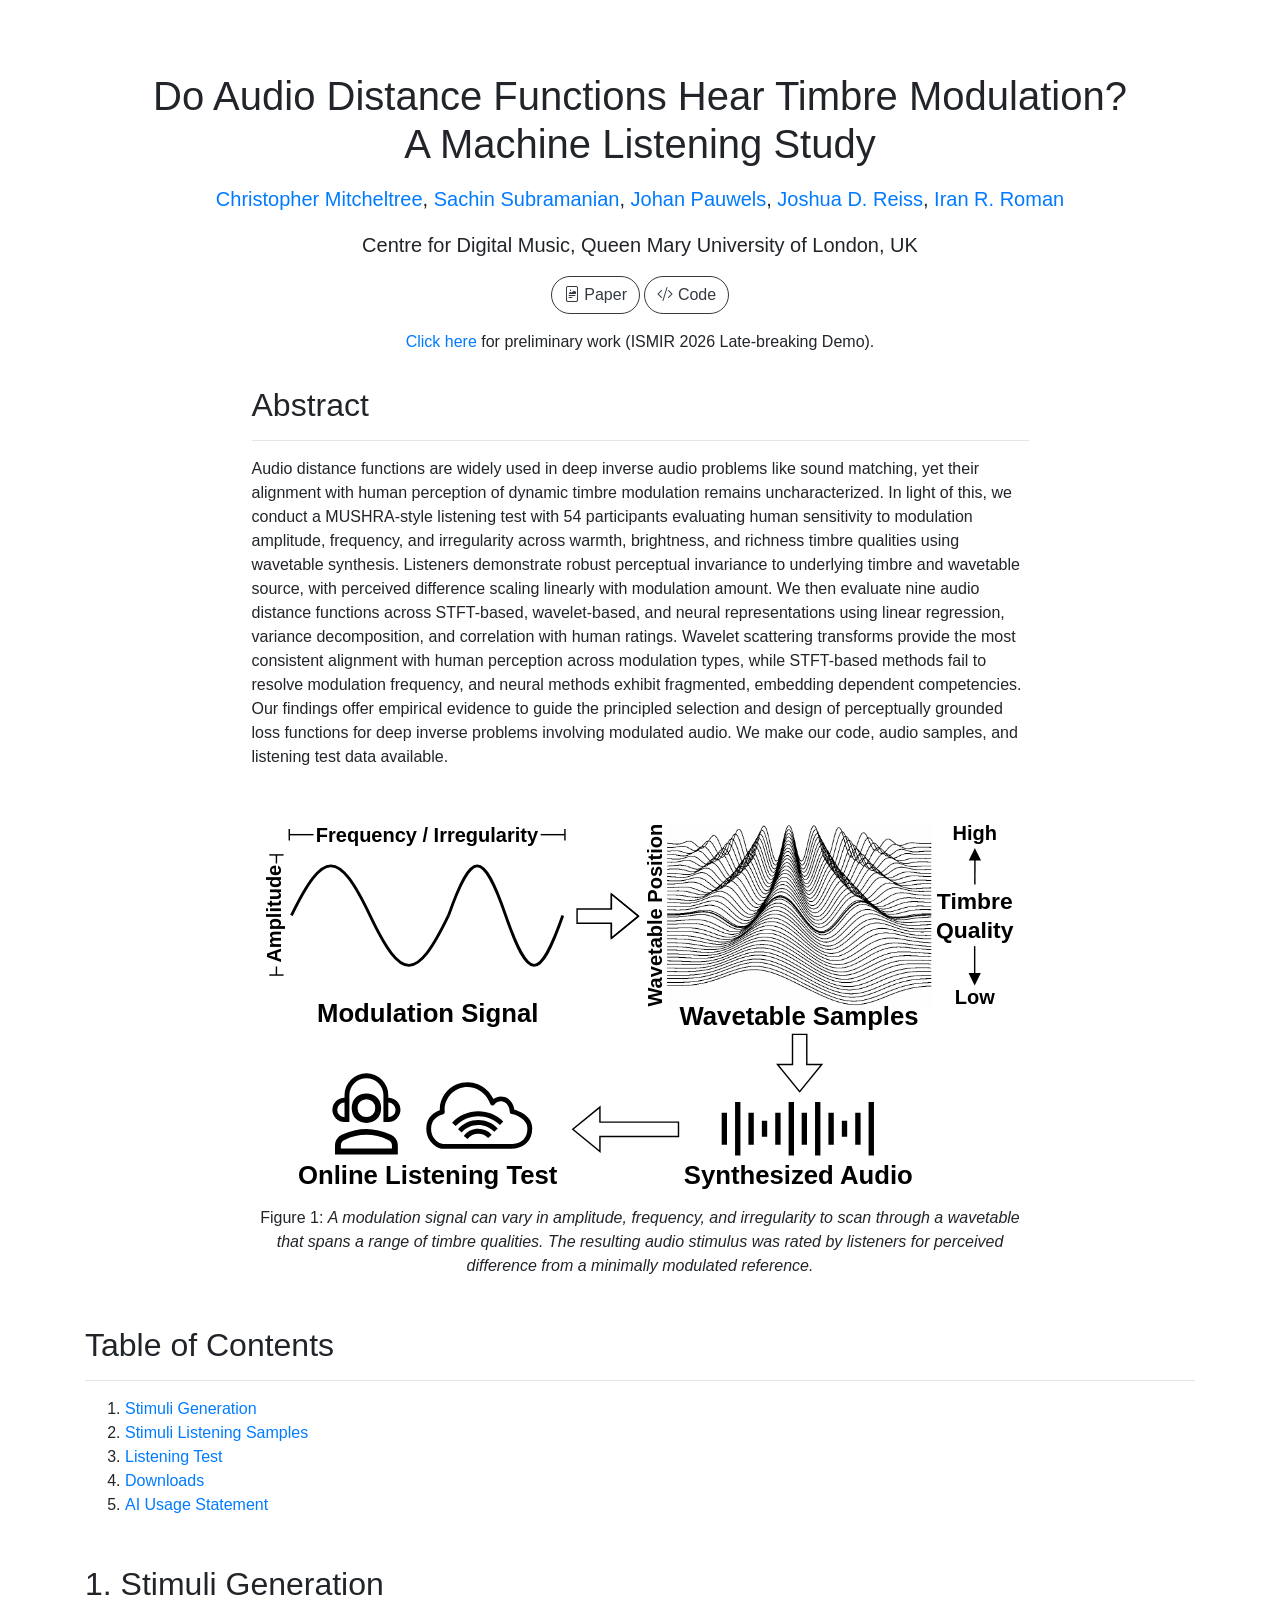
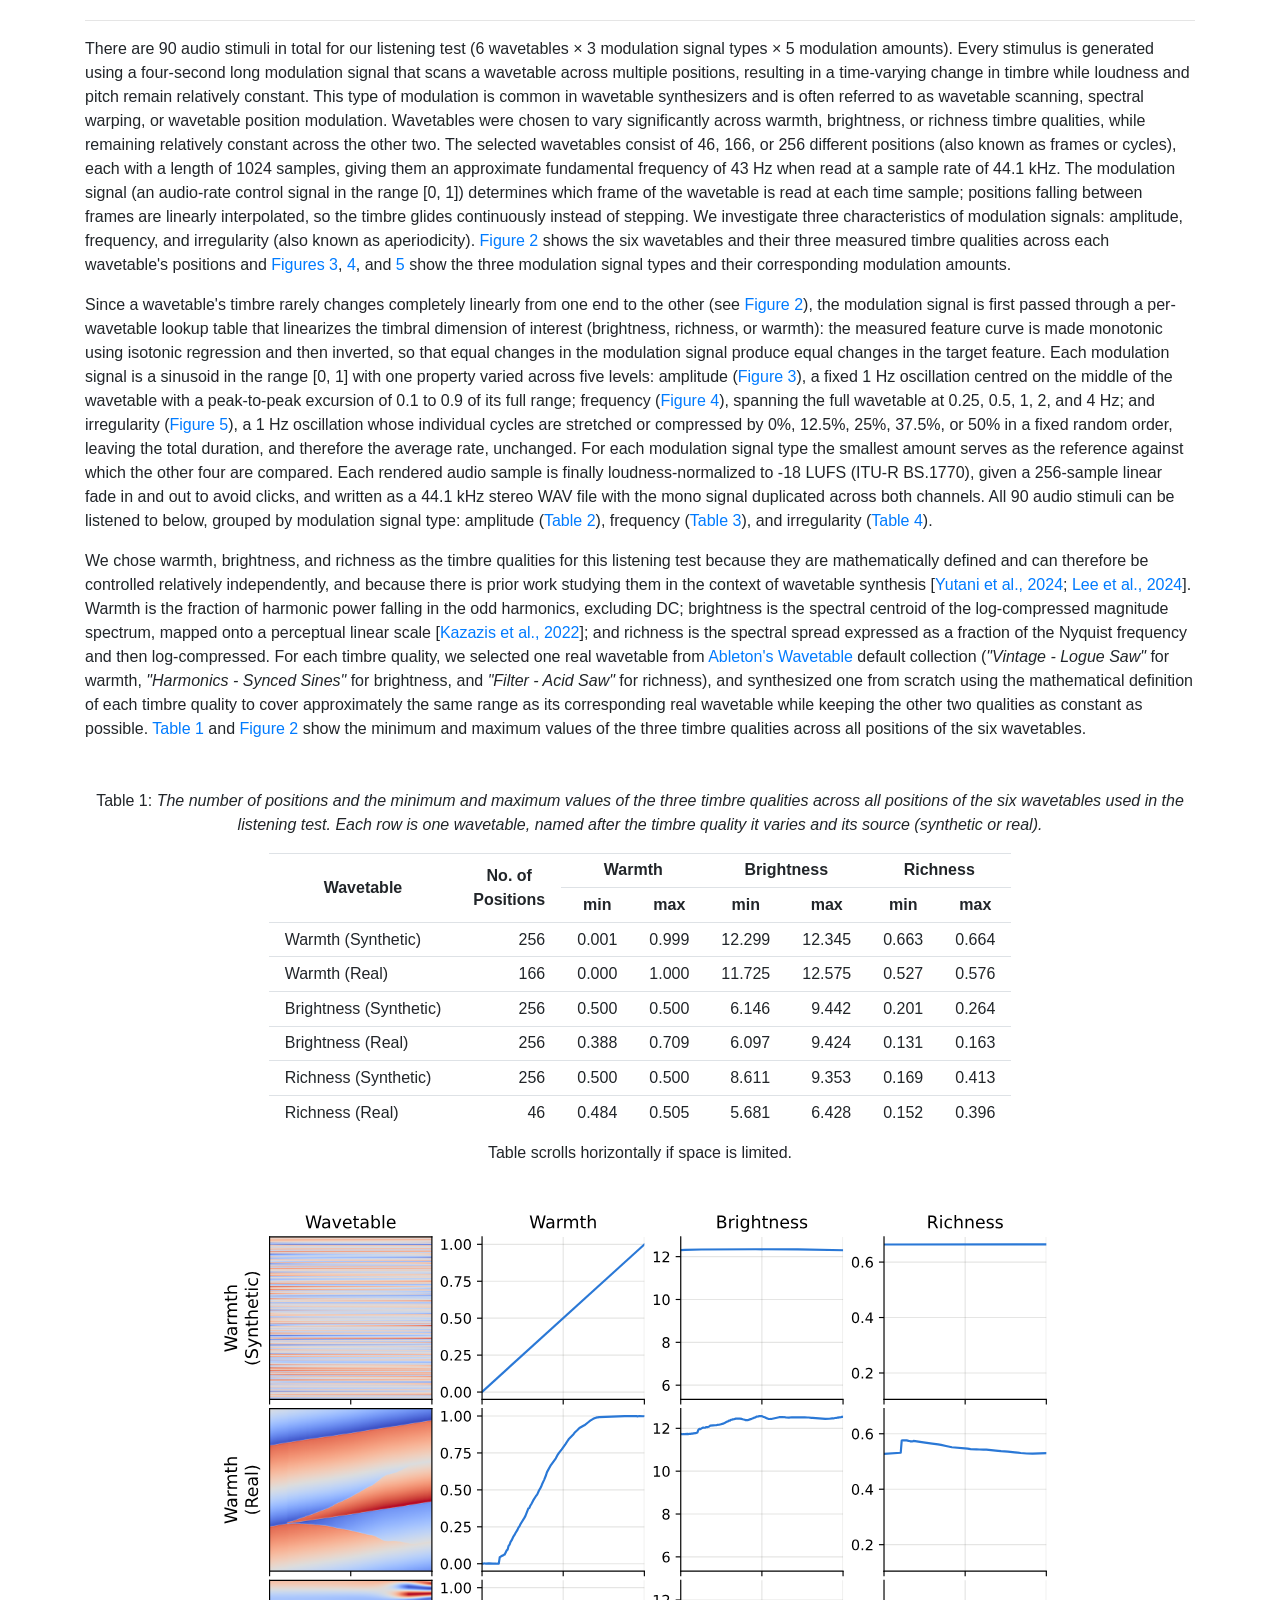
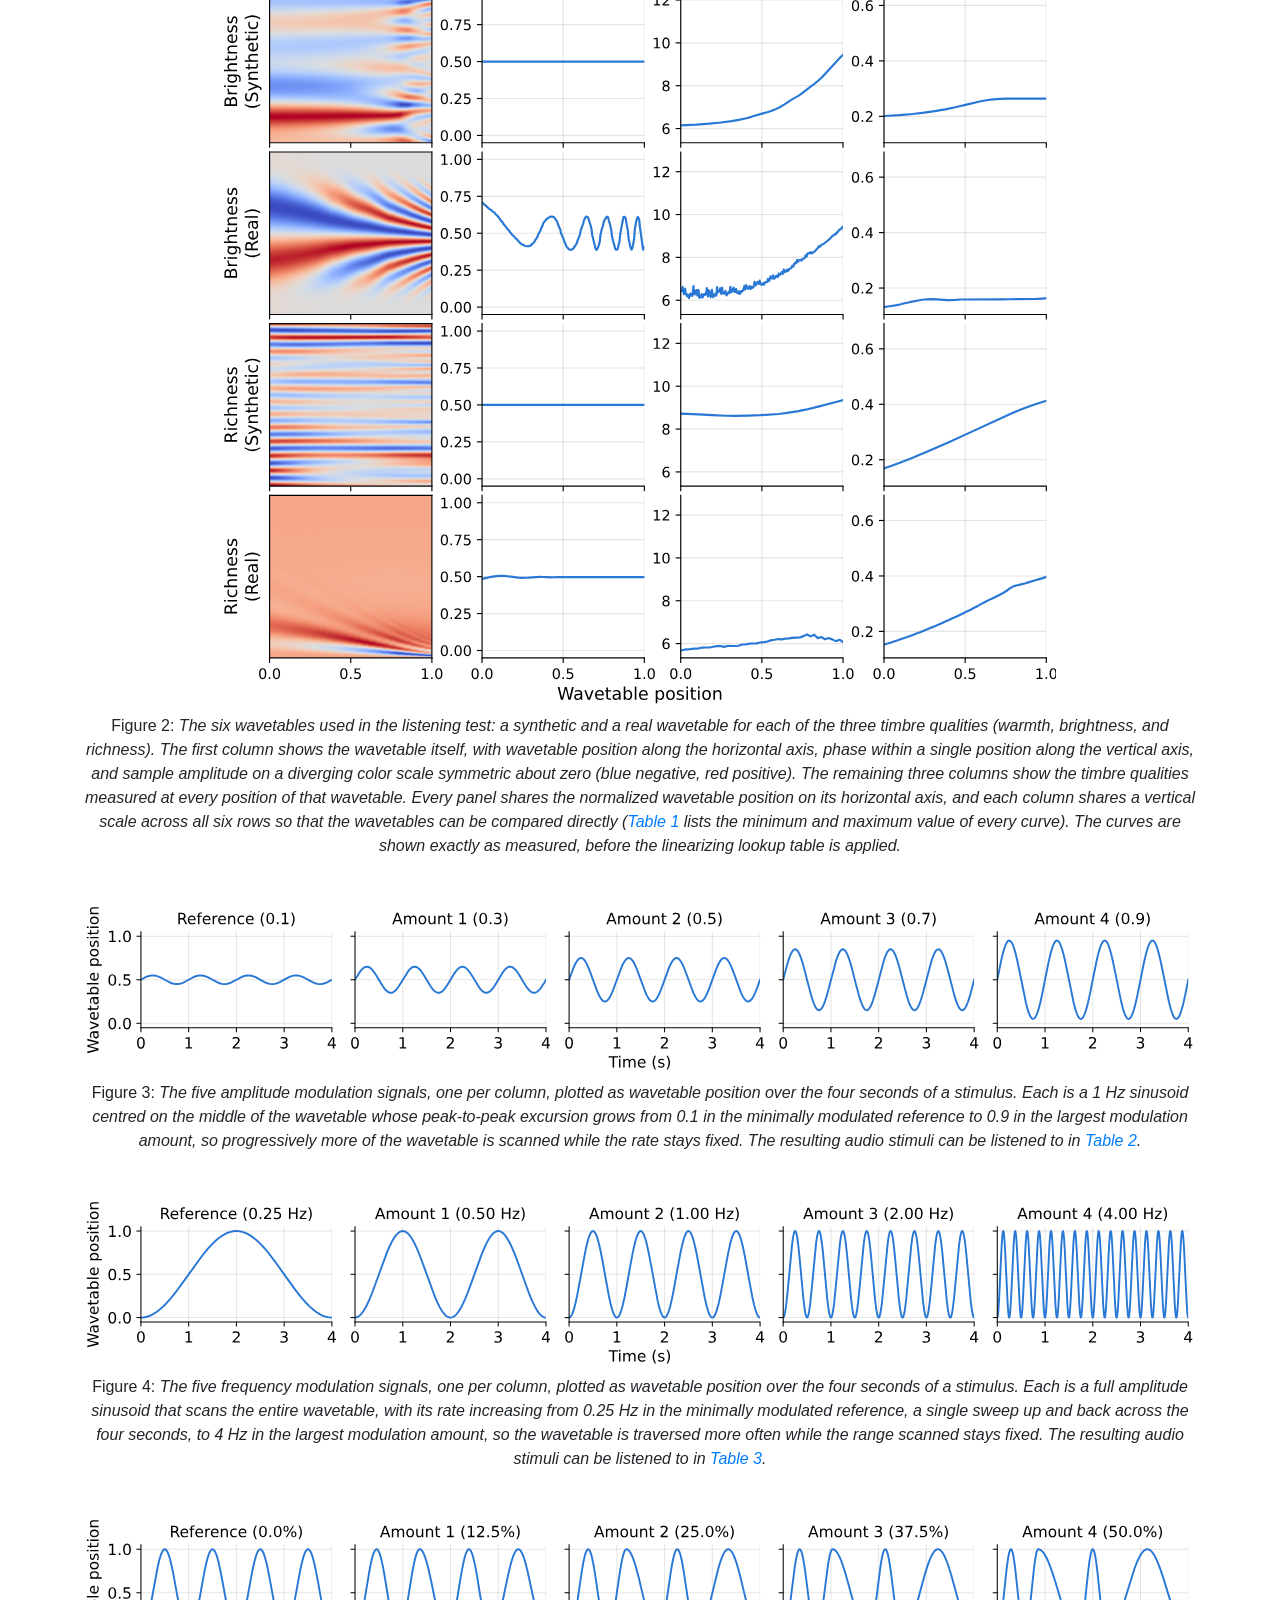
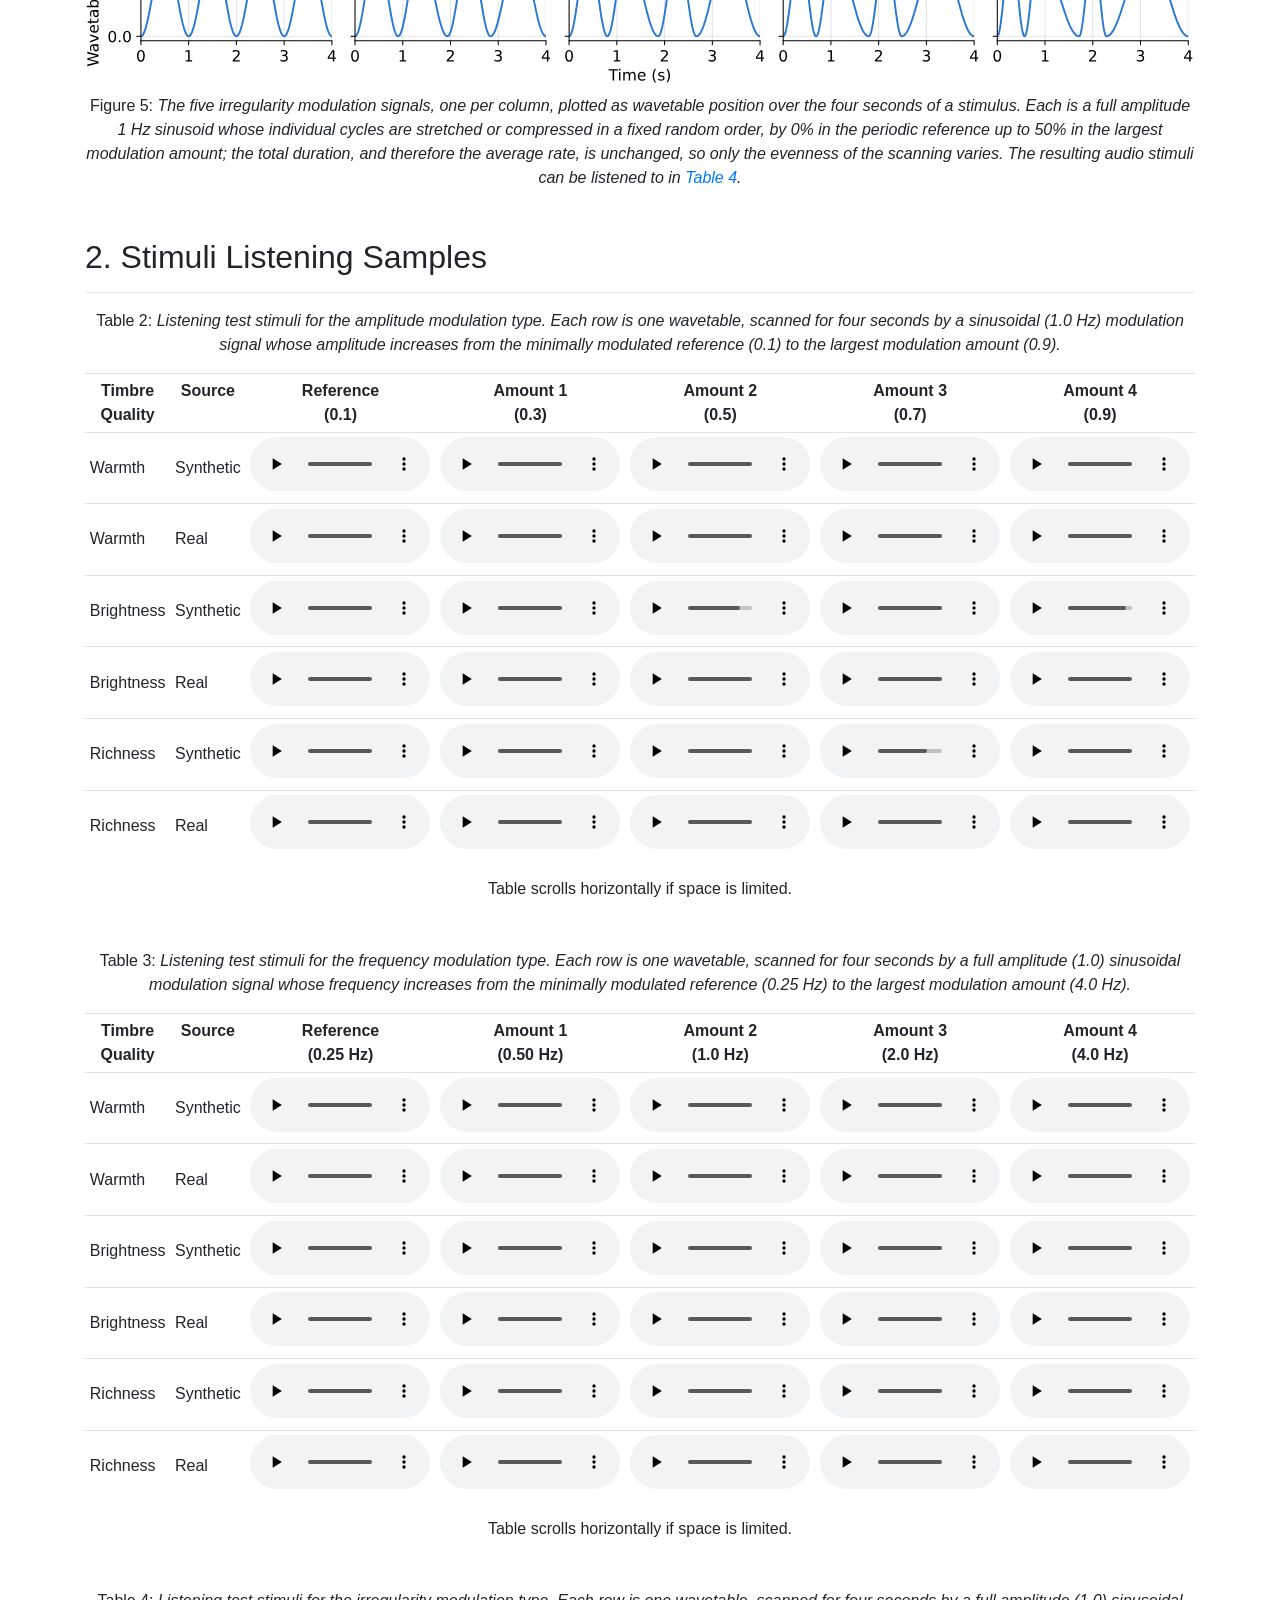
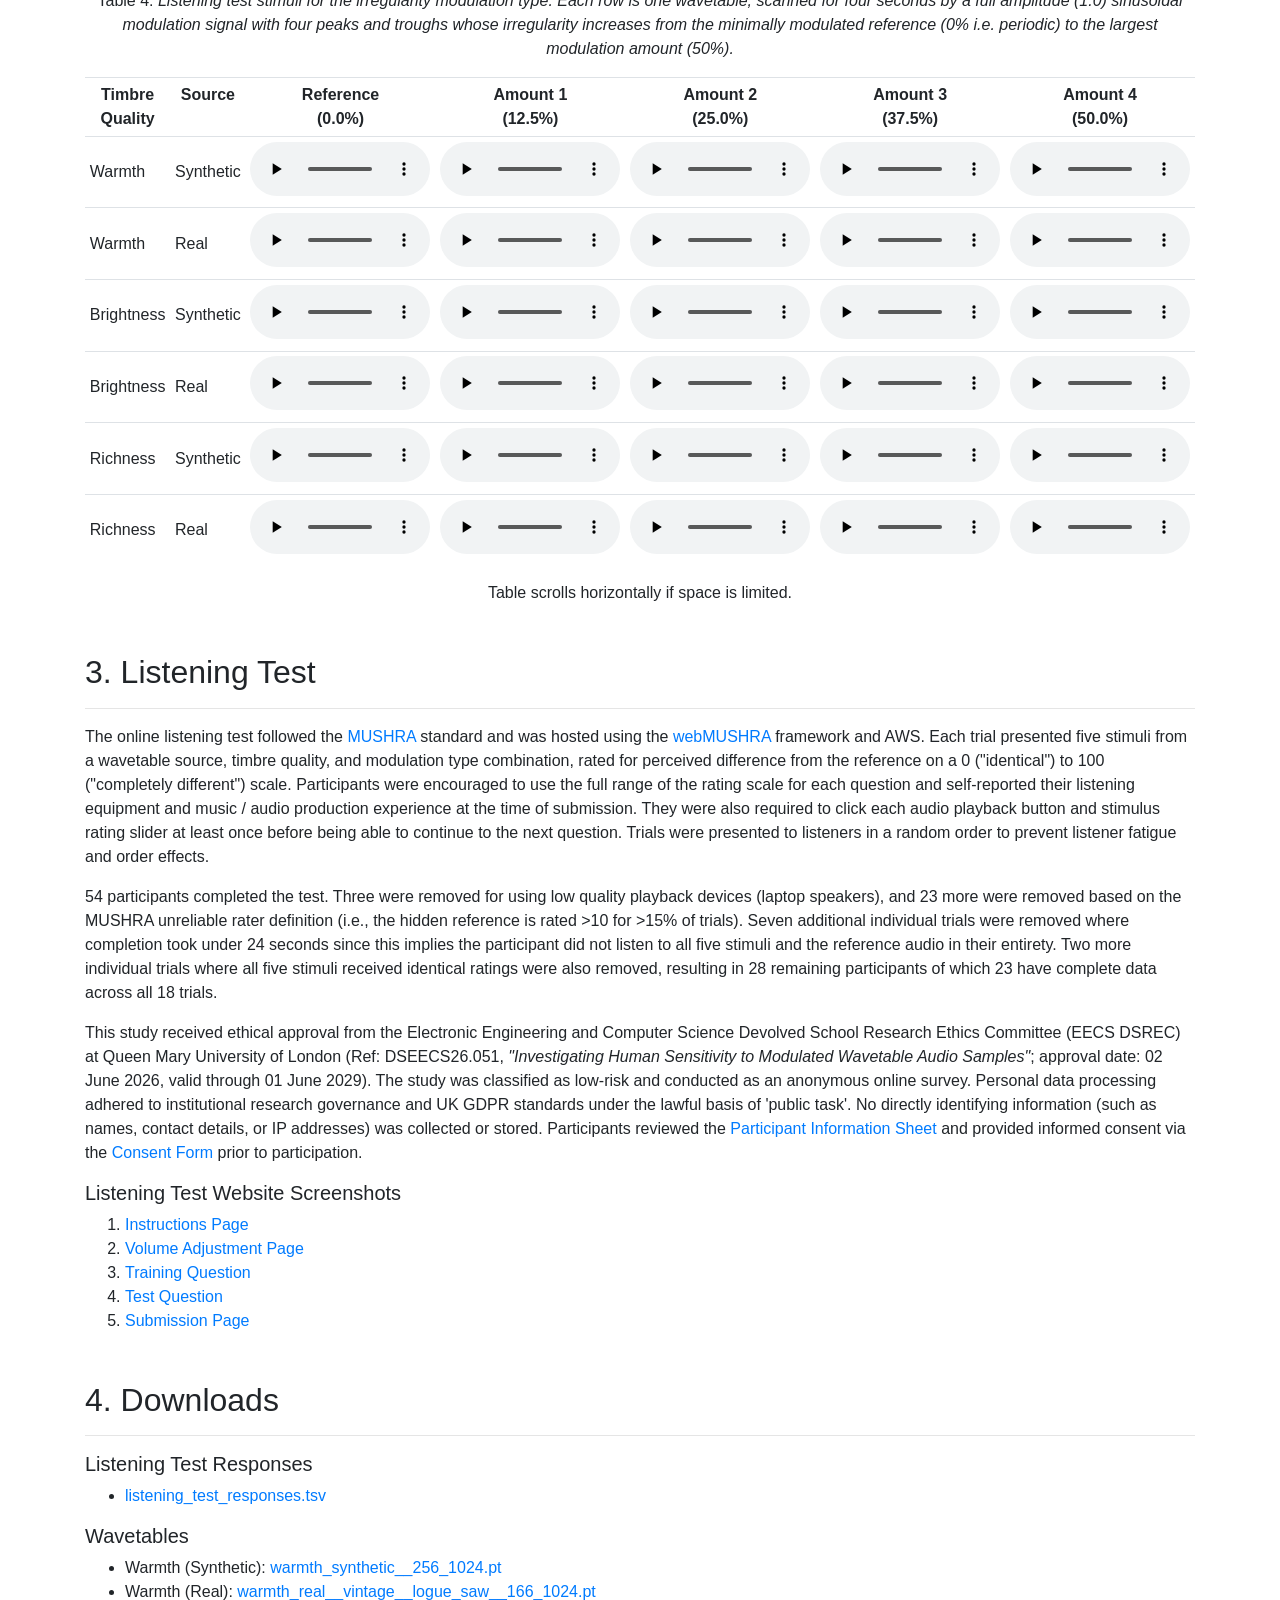
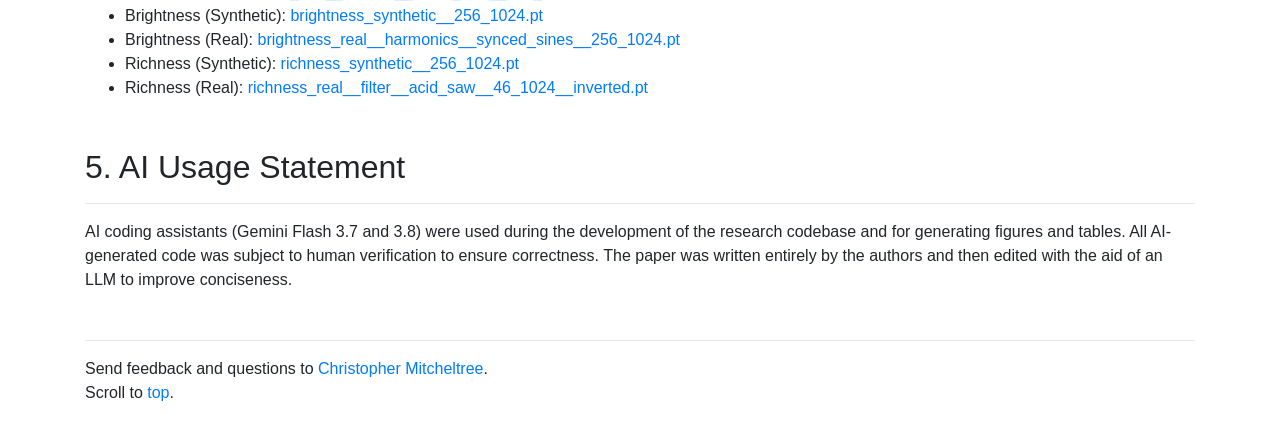
==== commit 987db93b: "[cm] Adding favicon" ====
--- a/docs/index.html
+++ b/docs/index.html
@@ -24,6 +24,8 @@
     <meta name="theme-color" content="#563d7c">
     <link rel="stylesheet" href="styles.css">
     <link rel="stylesheet" href="https://cdn.jsdelivr.net/npm/bootstrap-icons@1.8.0/font/bootstrap-icons.css">
+    <!-- Favicon: Modulation Signal -->
+    <link rel="icon" type="image/svg+xml" href="data:image/svg+xml,<svg xmlns='http://www.w3.org/2000/svg' viewBox='0 0 100 100'><rect width='100' height='100' rx='22' fill='black'/><path d='M 12 50 C 22 20, 28 20, 38 50 C 48 80, 54 80, 64 50 C 72 25, 76 25, 84 50 C 88 65, 90 65, 94 50' fill='none' stroke='white' stroke-width='8' stroke-linecap='round'/></svg>">
 </head>
 
 <body>
@@ -1061,7 +1063,7 @@
         <p>
             AI coding assistants (Gemini Flash 3.7 and 3.8) were used during the development of the research codebase and for generating figures and tables. 
             All AI-generated code was subject to human verification to ensure correctness. 
-            The paper was fully written by the authors and then edited with the aid of an LLM to improve conciseness.
+            The paper was written entirely by the authors and then edited with the aid of an LLM to improve conciseness.
         </p>
     </div>
 
